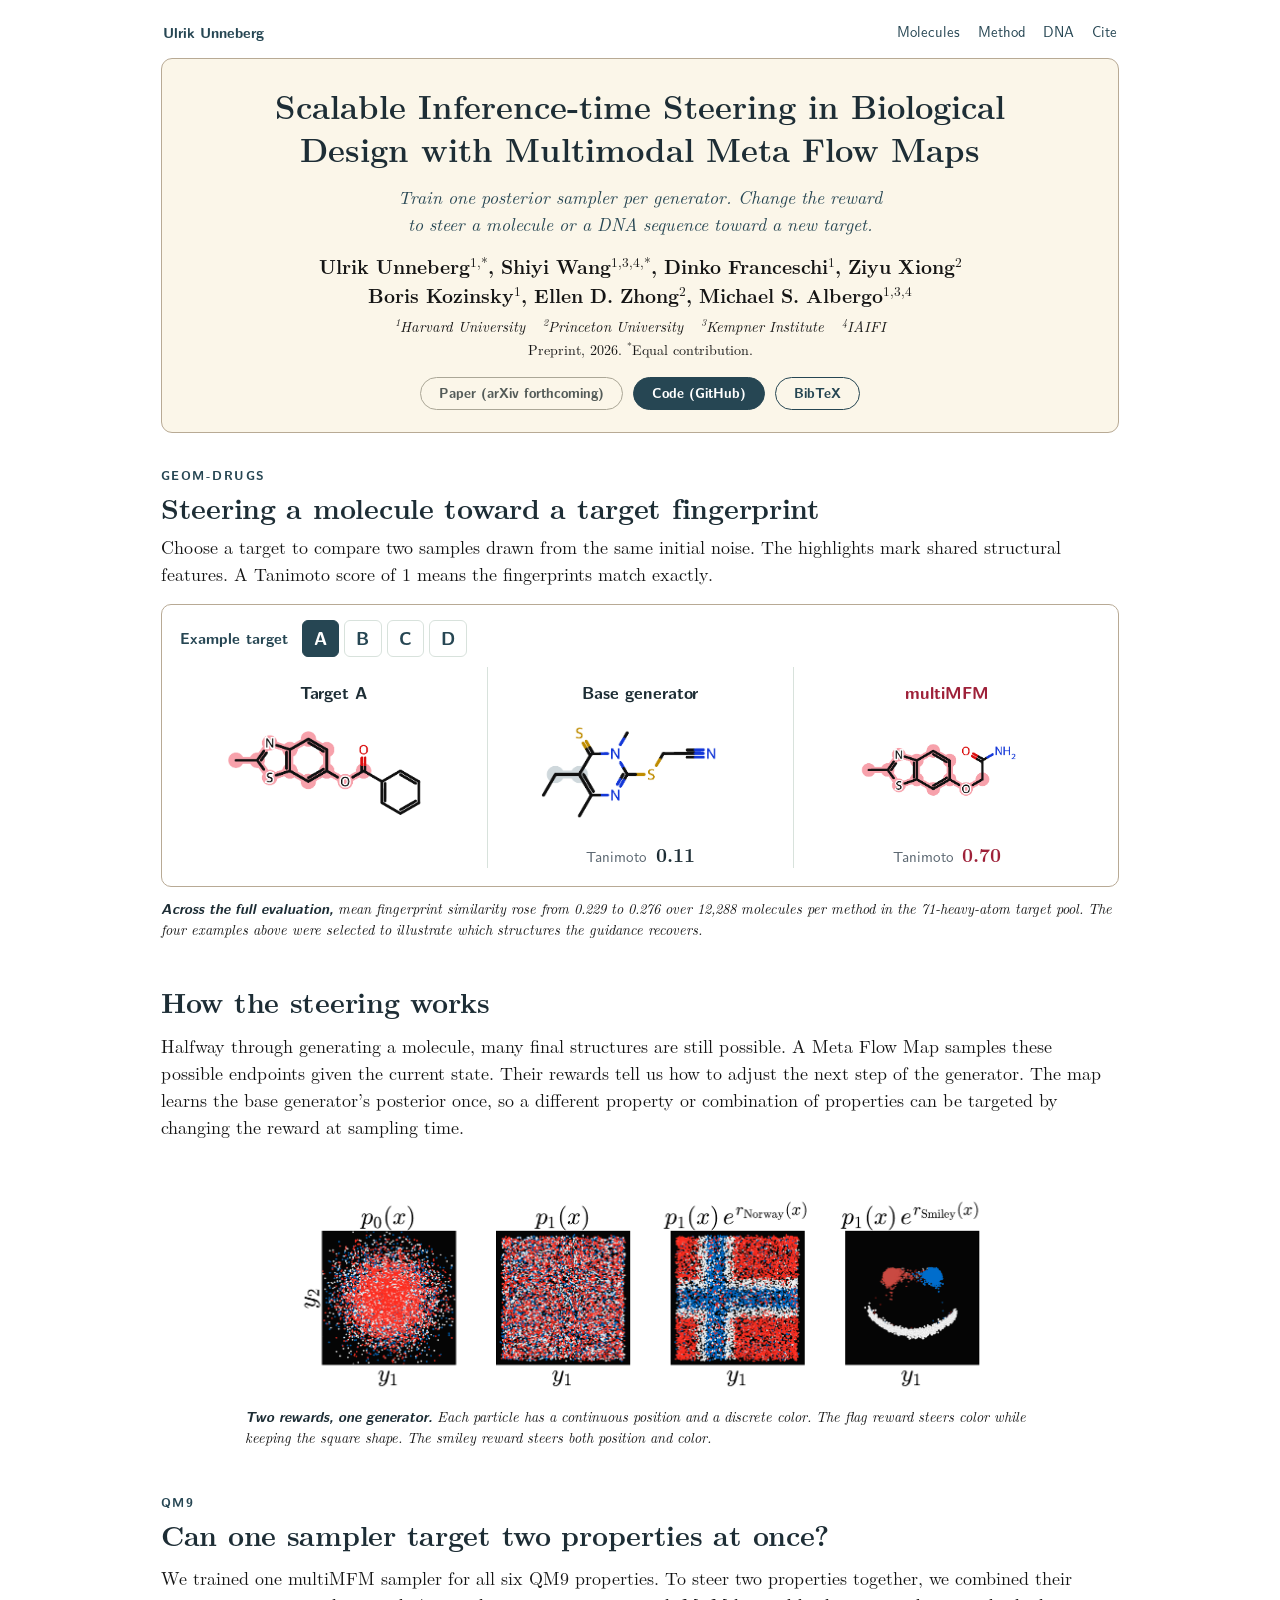
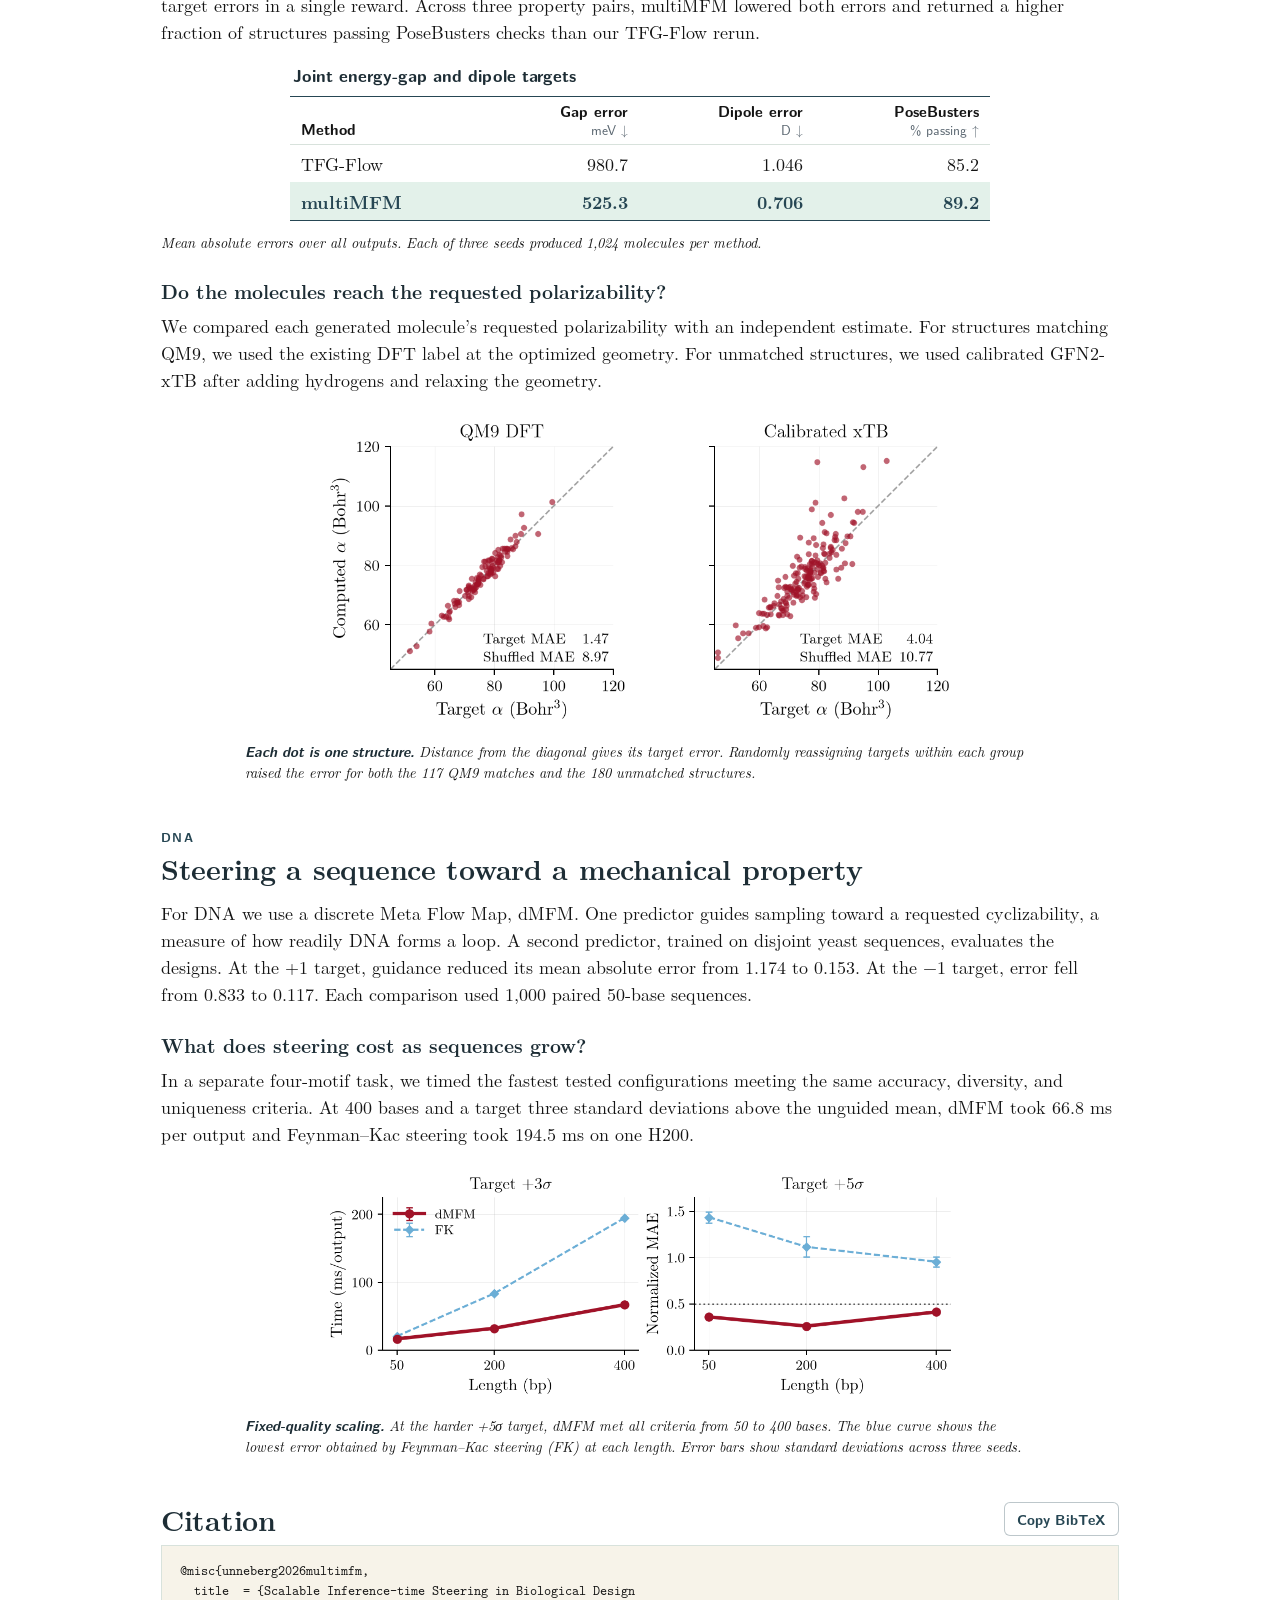
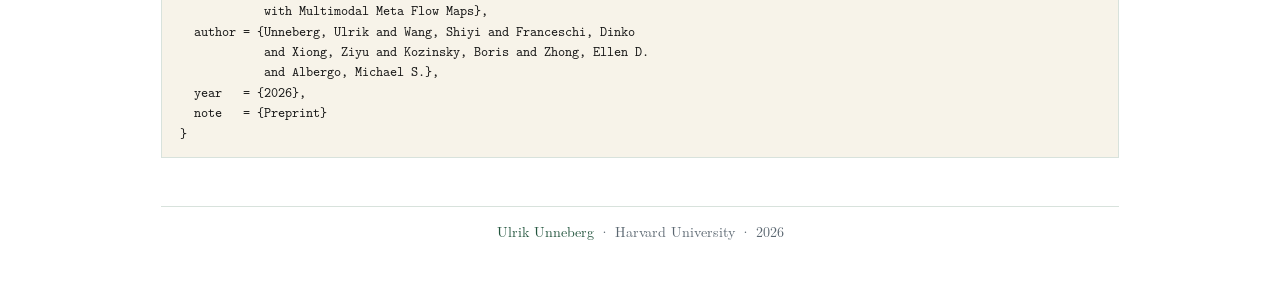
==== projects/multimfm/index.html @ 664d875f "Add the MultiMFM project page" ====
<!doctype html>
<html lang="en">
<head>
  <meta charset="utf-8">
  <meta name="viewport" content="width=device-width, initial-scale=1">
  <title>Multimodal Meta Flow Maps · Ulrik Unneberg</title>
  <meta name="description" content="One posterior sampler per generator steers molecular properties and DNA cyclizability at inference time. Explore the molecules and results from multiMFM.">
  <meta property="og:title" content="Scalable Inference-time Steering in Biological Design with Multimodal Meta Flow Maps">
  <meta property="og:description" content="Compare molecular targets with samples drawn before and after steering, and explore the QM9 and DNA experiments.">
  <meta property="og:type" content="website">
  <meta property="og:url" content="https://tullebulle.github.io/projects/multimfm/">
  <meta property="og:image" content="https://tullebulle.github.io/images/multimfm.png">
  <link rel="icon" href="../../favicon.ico">
  <link rel="stylesheet" href="../sbm/css/style.css?v=7">
  <link rel="stylesheet" href="style.css">
  <link rel="preload" as="font" type="font/woff" href="../sbm/assets/fonts/lmroman10-regular.woff" crossorigin>
  <script src="page.js" defer></script>
</head>
<body>
<a class="skip" href="#examples">Skip to molecular examples</a>
<main class="page" id="top">
  <nav class="page-nav" aria-label="Project navigation">
    <a href="../../">Ulrik Unneberg</a>
    <div><a href="#examples">Molecules</a><a href="#method">Method</a><a href="#dna">DNA</a><a href="#cite">Cite</a></div>
  </nav>

  <header class="titlebox">
    <h1>Scalable Inference-time Steering in Biological Design with Multimodal Meta Flow Maps</h1>
    <p class="tagline">Train one posterior sampler per generator. Change the reward to steer a molecule or a DNA sequence toward a new target.</p>
    <p class="authors">
      <span class="row">Ulrik Unneberg<sup>1,*</sup>, Shiyi Wang<sup>1,3,4,*</sup>, Dinko Franceschi<sup>1</sup>, Ziyu Xiong<sup>2</sup></span>
      <span class="row">Boris Kozinsky<sup>1</sup>, Ellen D. Zhong<sup>2</sup>, Michael S. Albergo<sup>1,3,4</sup></span>
    </p>
    <p class="affil"><sup>1</sup>Harvard University &nbsp; <sup>2</sup>Princeton University &nbsp; <sup>3</sup>Kempner Institute &nbsp; <sup>4</sup>IAIFI</p>
    <p class="contrib">Preprint, 2026. <sup>*</sup>Equal contribution.</p>
    <div class="links">
      <span class="btn paper-status" aria-disabled="true">Paper (arXiv forthcoming)</span>
      <a class="btn" href="https://github.com/shiyiwang958/MultiMFM">Code (GitHub)</a>
      <a class="btn btn-outline" href="#cite">BibTeX</a>
    </div>
  </header>

  <section class="block" id="examples" aria-labelledby="examples-title">
    <p class="eyebrow">GEOM-Drugs</p>
    <h2 id="examples-title">Steering a molecule toward a target fingerprint</h2>
    <p>Choose a target to compare two samples drawn from the same initial noise. The highlights mark shared structural features. A Tanimoto score of 1 means the fingerprints match exactly.</p>
    <div class="explorer">
      <fieldset class="picker">
        <legend>Example target</legend>
        <div class="choices">
          <label><input type="radio" name="molecule" id="choose-a" value="a" aria-controls="sample-a" checked><span>A</span></label>
          <label><input type="radio" name="molecule" id="choose-b" value="b" aria-controls="sample-b"><span>B</span></label>
          <label><input type="radio" name="molecule" id="choose-c" value="c" aria-controls="sample-c"><span>C</span></label>
          <label><input type="radio" name="molecule" id="choose-d" value="d" aria-controls="sample-d"><span>D</span></label>
        </div>
      </fieldset>
      <div class="mol-panels">
        <div class="mol-panel" id="sample-a" role="group" aria-label="Target A comparison">
          <figure class="mol-cell target"><figcaption>Target A</figcaption><img src="assets/a-target.png" alt="A sulfur-containing fused ring." decoding="async"></figure>
          <figure class="mol-cell"><figcaption>Base generator</figcaption><img src="assets/a-base.png" alt="Unguided sample. Gray marks a small shared fragment." decoding="async"><p class="score">Tanimoto <strong>0.11</strong></p></figure>
          <figure class="mol-cell guided"><figcaption>multiMFM</figcaption><img src="assets/a-guided.png" alt="Steered sample. Pink marks the recovered fused ring system." decoding="async"><p class="score">Tanimoto <strong>0.70</strong></p></figure>
        </div>
        <div class="mol-panel" id="sample-b" role="group" aria-label="Target B comparison">
          <figure class="mol-cell target"><figcaption>Target B</figcaption><img src="assets/b-target.png" alt="Two carbonyl groups on a fused-ring fragment." decoding="async"></figure>
          <figure class="mol-cell"><figcaption>Base generator</figcaption><img src="assets/b-base.png" alt="Unguided sample. Gray marks a single ring." decoding="async"><p class="score">Tanimoto <strong>0.09</strong></p></figure>
          <figure class="mol-cell guided"><figcaption>multiMFM</figcaption><img src="assets/b-guided.png" alt="Steered sample. Pink marks the matching carbonyl and ring arrangement." decoding="async"><p class="score">Tanimoto <strong>0.68</strong></p></figure>
        </div>
        <div class="mol-panel" id="sample-c" role="group" aria-label="Target C comparison">
          <figure class="mol-cell target"><figcaption>Target C</figcaption><img src="assets/c-target.png" alt="Two aromatic rings joined by a chain with an amide group." decoding="async"></figure>
          <figure class="mol-cell"><figcaption>Base generator</figcaption><img src="assets/c-base.png" alt="Unguided sample. Gray marks part of the shared chain." decoding="async"><p class="score">Tanimoto <strong>0.28</strong></p></figure>
          <figure class="mol-cell guided"><figcaption>multiMFM</figcaption><img src="assets/c-guided.png" alt="Steered sample. Pink follows the chain between the two rings." decoding="async"><p class="score">Tanimoto <strong>0.81</strong></p></figure>
        </div>
        <div class="mol-panel" id="sample-d" role="group" aria-label="Target D comparison">
          <figure class="mol-cell target"><figcaption>Target D</figcaption><img src="assets/d-target.png" alt="Two rings connected by a sulfonamide group." decoding="async"></figure>
          <figure class="mol-cell"><figcaption>Base generator</figcaption><img src="assets/d-base.png" alt="Unguided sample. Gray marks the common sulfonyl fragment." decoding="async"><p class="score">Tanimoto <strong>0.17</strong></p></figure>
          <figure class="mol-cell guided"><figcaption>multiMFM</figcaption><img src="assets/d-guided.png" alt="Steered sample. Pink marks a linker and ring fragments shared with the target." decoding="async"><p class="score">Tanimoto <strong>0.60</strong></p></figure>
        </div>
      </div>
    </div>
    <p class="cap"><b>Across the full evaluation,</b> mean fingerprint similarity rose from 0.229 to 0.276 over 12,288 molecules per method in the 71-heavy-atom target pool. The four examples above were selected to illustrate which structures the guidance recovers.</p>
  </section>

  <section class="block" id="method" aria-labelledby="method-title">
    <h2 id="method-title">How the steering works</h2>
    <p>Halfway through generating a molecule, many final structures are still possible. A Meta Flow Map samples these possible endpoints given the current state. Their rewards tell us how to adjust the next step of the generator. The map learns the base generator’s posterior once, so a different property or combination of properties can be targeted by changing the reward at sampling time.</p>
    <figure class="fig toy-figure">
      <a href="assets/particles.png" aria-label="Open the particle experiment at full size"><img src="assets/particles.png" alt="From left to right, noisy particles, an unguided square of mixed colors, a Norwegian flag, and a smiley face." loading="lazy" width="1460" height="475"></a>
      <figcaption class="cap"><b>Two rewards, one generator.</b> Each particle has a continuous position and a discrete color. The flag reward steers color while keeping the square shape. The smiley reward steers both position and color.</figcaption>
    </figure>
  </section>

  <section class="block" id="properties" aria-labelledby="properties-title">
    <p class="eyebrow">QM9</p>
    <h2 id="properties-title">Can one sampler target two properties at once?</h2>
    <p>We trained one multiMFM sampler for all six QM9 properties. To steer two properties together, we combined their target errors in a single reward. Across three property pairs, multiMFM lowered both errors and returned a higher fraction of structures passing PoseBusters checks than our TFG-Flow rerun.</p>
    <div class="table-wrap">
      <table class="results-table">
        <caption>Joint energy-gap and dipole targets</caption>
        <thead><tr><th scope="col">Method</th><th scope="col">Gap error<br><span>meV ↓</span></th><th scope="col">Dipole error<br><span>D ↓</span></th><th scope="col">PoseBusters<br><span>% passing ↑</span></th></tr></thead>
        <tbody>
          <tr><th scope="row">TFG-Flow</th><td>980.7</td><td>1.046</td><td>85.2</td></tr>
          <tr class="our-row"><th scope="row">multiMFM</th><td>525.3</td><td>0.706</td><td>89.2</td></tr>
        </tbody>
      </table>
    </div>
    <p class="cap">Mean absolute errors over all outputs. Each of three seeds produced 1,024 molecules per method.</p>

    <h3>Do the molecules reach the requested polarizability?</h3>
    <p>We compared each generated molecule’s requested polarizability with an independent estimate. For structures matching QM9, we used the existing DFT label at the optimized geometry. For unmatched structures, we used calibrated GFN2-xTB after adding hydrogens and relaxing the geometry.</p>
    <figure class="fig result-figure">
      <a href="assets/polarizability.png" aria-label="Open the polarizability figure at full size"><img src="assets/polarizability.png" alt="Computed polarizability tracks the requested value. Mean absolute error is 1.47 versus 8.97 after target shuffling for DFT and 4.04 versus 10.77 for calibrated xTB." width="1043" height="515" loading="lazy"></a>
      <figcaption class="cap"><b>Each dot is one structure.</b> Distance from the diagonal gives its target error. Randomly reassigning targets within each group raised the error for both the 117 QM9 matches and the 180 unmatched structures.</figcaption>
    </figure>
  </section>

  <section class="block" id="dna" aria-labelledby="dna-title">
    <p class="eyebrow">DNA</p>
    <h2 id="dna-title">Steering a sequence toward a mechanical property</h2>
    <p>For DNA we use a discrete Meta Flow Map, dMFM. One predictor guides sampling toward a requested cyclizability, a measure of how readily DNA forms a loop. A second predictor, trained on disjoint yeast sequences, evaluates the designs. At the +1 target, guidance reduced its mean absolute error from 1.174 to 0.153. At the −1 target, error fell from 0.833 to 0.117. Each comparison used 1,000 paired 50-base sequences.</p>
    <h3>What does steering cost as sequences grow?</h3>
    <p>In a separate four-motif task, we timed the fastest tested configurations meeting the same accuracy, diversity, and uniqueness criteria. At 400 bases and a target three standard deviations above the unguided mean, dMFM took 66.8 ms per output and Feynman–Kac steering took 194.5 ms on one H200.</p>
    <figure class="fig result-figure">
      <a href="assets/dna-scaling.png" aria-label="Open the DNA scaling figure at full size"><img src="assets/dna-scaling.png" alt="Sampling time increases with length at the three-standard-deviation target. At the five-standard-deviation target, dMFM stays below the normalized error cutoff of 0.5 at every tested length." width="1154" height="425" loading="lazy"></a>
      <figcaption class="cap"><b>Fixed-quality scaling.</b> At the harder +5σ target, dMFM met all criteria from 50 to 400 bases. The blue curve shows the lowest error obtained by Feynman–Kac steering (FK) at each length. Error bars show standard deviations across three seeds.</figcaption>
    </figure>
  </section>

  <section class="block" id="cite" aria-labelledby="cite-title">
    <div class="cite-head"><h2 id="cite-title">Citation</h2><button type="button" id="copy" hidden>Copy BibTeX</button></div>
    <pre class="bib" id="bibtex">@misc{unneberg2026multimfm,
  title  = {Scalable Inference-time Steering in Biological Design
            with Multimodal Meta Flow Maps},
  author = {Unneberg, Ulrik and Wang, Shiyi and Franceschi, Dinko
            and Xiong, Ziyu and Kozinsky, Boris and Zhong, Ellen D.
            and Albergo, Michael S.},
  year   = {2026},
  note   = {Preprint}
}</pre>
    <span id="copy-status" role="status"></span>
  </section>
  <footer><p><a href="../../">Ulrik Unneberg</a> &middot; Harvard University &middot; 2026</p></footer>
</main>
</body>
</html>
---- projects/sbm/css/style.css ----
/* Scalable Beckmann Maps - project page, set like the paper (mfm3_preprint.cls):
   Latin Modern Roman throughout, bold slate headings, bold sans caption labels in juniper, green links,
   the cream title box with a taupe frame, cream method / result boxes with a coloured left rule.
   Layout: one text column of the paper's proportions, white page. */

@font-face { font-family: "Latin Modern Roman"; src: url(../assets/fonts/lmroman10-regular.woff) format("woff"); font-weight: 400; font-style: normal; font-display: swap; }
@font-face { font-family: "Latin Modern Roman"; src: url(../assets/fonts/lmroman10-bold.woff) format("woff"); font-weight: 700; font-style: normal; font-display: swap; }
@font-face { font-family: "Latin Modern Roman"; src: url(../assets/fonts/lmroman10-italic.woff) format("woff"); font-weight: 400; font-style: italic; font-display: swap; }
@font-face { font-family: "Latin Modern Roman"; src: url(../assets/fonts/lmroman10-bolditalic.woff) format("woff"); font-weight: 700; font-style: italic; font-display: swap; }
@font-face { font-family: "Latin Modern Roman Display"; src: url(../assets/fonts/lmroman12-bold.woff) format("woff"); font-weight: 700; font-style: normal; font-display: swap; }
@font-face { font-family: "Latin Modern Sans"; src: url(../assets/fonts/lmsans10-regular.woff) format("woff"); font-weight: 400; font-style: normal; font-display: swap; }
@font-face { font-family: "Latin Modern Sans"; src: url(../assets/fonts/lmsans10-bold.woff) format("woff"); font-weight: 700; font-style: normal; font-display: swap; }
@font-face { font-family: "Latin Modern Sans"; src: url(../assets/fonts/lmsans10-boldoblique.woff) format("woff"); font-weight: 700; font-style: italic; font-display: swap; }
@font-face { font-family: "Latin Modern Mono"; src: url(../assets/fonts/lmmono10-regular.woff) format("woff"); font-weight: 400; font-style: normal; font-display: swap; }

:root {
    --bg: #ffffff;
    --text: #141414;
    --slate: #1d2d35;        /* headings, title, authors (slatetext) */
    --juniper: #264653;      /* caption labels, "Abstract.", buttons (juniper) */
    --juniper-30: rgba(38, 70, 83, 0.3);
    --green: #22543d;        /* links (accentgreen) */
    --sage: #1b8a6b;         /* ours in the figures */
    --box: #fbf6e9;          /* theoremfill: title box, method and result boxes */
    --box-frame: #b8aa95;    /* figureframe */
    --bone: #f7f3e9;         /* bonebg: code and BibTeX */
    --line: #d8e2dc;         /* linecolor */
    --rule-method: #a5bfa0;
    --rule-result: #d7c699;
    --rowhl: #e3f1ea;        /* highlighted table rows */
    --muted: #5a6670;

    --rm: "Latin Modern Roman", "Latin Modern", "CMU Serif", "Computer Modern", "Times New Roman", Times, serif;
    --rm-display: "Latin Modern Roman Display", "Latin Modern Roman", "CMU Serif", "Times New Roman", Times, serif;
    --sf: "Latin Modern Sans", "CMU Sans Serif", Helvetica, Arial, sans-serif;
    --tt: "Latin Modern Mono", "CMU Typewriter Text", Menlo, Consolas, "Liberation Mono", monospace;
}

* { margin: 0; padding: 0; box-sizing: border-box; }

html { -webkit-text-size-adjust: 100%; }

body {
    font-family: var(--rm);
    font-size: 18px;
    line-height: 1.5;
    color: var(--text);
    background: var(--bg);
}

img { max-width: 100%; height: auto; display: block; }

a { color: var(--green); text-decoration: none; }
a:hover { text-decoration: underline; }

sup { line-height: 0; font-size: 0.7em; }

.page {
    max-width: 1000px;
    margin: 0 auto;
    padding-left: max(20px, env(safe-area-inset-left, 0px));
    padding-right: max(20px, env(safe-area-inset-right, 0px));
    padding-block: 36px 48px;
}

p { margin-bottom: 0.75rem; text-align: justify; hyphens: auto; -webkit-hyphens: auto; }

h1, h2, h3 { color: var(--slate); font-weight: 700; line-height: 1.25; text-wrap: balance; }

h2 {
    font-size: 1.5rem;
    margin: 2.6rem 0 0.9rem;
}

h3 {
    font-size: 1.2rem;
    margin: 1.6rem 0 0.6rem;
}

.lead { font-weight: 700; color: var(--slate); }
.lead.sf { font-family: var(--sf); }

b, strong { font-family: var(--sf); font-weight: 700; }   /* the paper's \textbf is bold sans */

/* Title box (the class's rounded title and abstract panel) */
.titlebox {
    background: var(--box);
    border: 1px solid var(--box-frame);
    border-radius: 11px;
    padding: 28px 30px 22px;
    text-align: center;
}

.titlebox h1 {
    font-family: var(--rm-display);
    font-size: 2.05rem;
    line-height: 1.3;
    margin-bottom: 0.9rem;
}

.titlebox .authors {
    font-size: 1.2rem;
    font-weight: 700;
    line-height: 1.5;
    text-align: center;
    margin-bottom: 0.35rem;
}

.titlebox .authors sup { font-weight: 400; }
.titlebox .authors .row { display: block; }   /* two rows of four names */

.titlebox .affil {
    font-size: 0.92rem;
    font-style: italic;
    text-align: center;
    margin-bottom: 0.1rem;
}

.titlebox .contrib {
    font-size: 0.88rem;
    text-align: center;
    margin-bottom: 0.3rem;
}

.titlebox .rule {
    width: 60%;
    height: 1px;
    background: var(--juniper-30);
    margin: 0.7rem auto 0.8rem;
}

.titlebox .abstract {
    font-size: 0.95rem;
    line-height: 1.45;
    text-align: justify;
    margin-bottom: 0.9rem;
}

.titlebox .abstract .lead { color: var(--juniper); font-family: var(--rm); }

.links {
    display: flex;
    gap: 10px;
    justify-content: center;
    flex-wrap: wrap;
}

.btn {
    display: inline-flex;
    align-items: center;
    padding: 7px 18px;
    font-family: var(--sf);
    font-weight: 700;
    font-size: 0.85rem;
    line-height: 1.2;
    color: #fff;
    background: var(--juniper);
    border: 1px solid var(--juniper);
    border-radius: 999px;
    text-decoration: none;
}

.btn:hover { background: var(--slate); border-color: var(--slate); text-decoration: none; }
.btn:focus-visible { outline: 2px solid var(--sage); outline-offset: 2px; }
.btn-outline { background: transparent; color: var(--juniper); }
.btn-outline:hover { background: rgba(38, 70, 83, 0.08); color: var(--juniper); }
.btn[aria-disabled="true"] { cursor: default; }

.links-note {
    text-align: center;
    font-size: 0.85rem;
    font-style: italic;
    color: var(--muted);
    margin: 0.6rem 0 0;
}

/* Headline numbers: one cream figure box */
.figbox {
    background: var(--box);
    border: 1px solid var(--box-frame);
    border-radius: 11px;
    padding: 16px 20px;
    margin-top: 1.4rem;
}

.numbers {
    display: grid;
    grid-template-columns: repeat(4, 1fr);
    gap: 12px 20px;
}

@media (max-width: 900px) { .numbers { grid-template-columns: repeat(2, 1fr); gap: 20px 20px; } }
@media (max-width: 520px) { .numbers { grid-template-columns: 1fr; } }

.number { text-align: center; min-width: 0; }

.number .metric {
    font-size: 1.9rem;
    font-weight: 700;
    color: var(--juniper);
    line-height: 1.15;
    font-variant-numeric: tabular-nums;
}

.number .label { font-size: 0.95rem; margin-top: 4px; }
.number .detail { font-size: 0.85rem; font-style: italic; color: var(--muted); }

/* Contributions-style list */
ol.contrib { padding-left: 1.5rem; margin-bottom: 0.5rem; }
ol.contrib li { margin-bottom: 0.55rem; text-align: justify; hyphens: auto; padding-left: 0.2rem; }

/* Animated Figure 1 */
.anim { margin: 1rem 0 0.6rem; }
.anim-panels { display: grid; grid-template-columns: 1fr 1fr; gap: 16px; }
@media (max-width: 700px) { .anim-panels { grid-template-columns: 1fr; } }
.anim-panels.three { grid-template-columns: repeat(3, 1fr); gap: 14px; }
@media (max-width: 760px) { .anim-panels.three { grid-template-columns: 1fr; } }
.anim-panel { min-width: 0; }
.anim-title { font-weight: 700; color: var(--slate); text-align: center; font-size: 1.05rem; margin-bottom: 6px; }
.three .anim-title { font-size: 0.95rem; line-height: 1.3; min-height: 2.6em; display: flex; align-items: flex-start; justify-content: center; }  /* 4 Nov: top-aligned, so a one-line title (EqM at kappa > 0) sits level with the first line of the two-line ones */
.anim-stage { position: relative; width: 100%; aspect-ratio: 26 / 22; background: var(--box); touch-action: none; }
.anim-stage.square { aspect-ratio: 1; }
.anim-read .chip { display: inline-block; width: 9px; height: 9px; border-radius: 50%; margin: 0 2px 0 6px; vertical-align: 0; }
.anim-stage canvas { position: absolute; inset: 0; width: 100%; height: 100%; display: block; }
.anim-read { font-size: 0.85rem; font-style: italic; color: var(--muted); text-align: center; margin-top: 5px; min-height: 1.3em; font-variant-numeric: tabular-nums; }
.anim-controls { display: flex; flex-wrap: wrap; align-items: center; gap: 10px 18px; margin-top: 12px; font-size: 0.92rem; }
.anim-controls label { font-style: italic; }
.anim-controls input[type="range"] { width: 180px; accent-color: var(--juniper); }
.anim-legend { display: flex; flex-wrap: wrap; gap: 6px 14px; font-size: 0.85rem; font-style: italic; margin-left: auto; }
.anim-legend span { display: inline-flex; align-items: center; gap: 6px; white-space: nowrap; }
.anim-legend .sw { display: inline-block; width: 10px; height: 10px; border-radius: 50%; }
.anim-legend .ln { display: inline-block; width: 18px; height: 0; border-top: 2px solid; }
.anim-legend .ln.dashed { border-top-style: dashed; }
.anim-legend .ln.dotted { border-top-style: dotted; border-top-width: 2.5px; }
.anim-legend .sw.energy { border-radius: 2px; background: linear-gradient(90deg, #264653, #1B8A6B, #9DBBA7, #E8D9B5, #FBF6E9); width: 22px; }
.anim-legend .sw.hatch { border-radius: 2px; border: 1px solid #1B8A6B; background: repeating-linear-gradient(135deg, rgba(27,138,107,0.55) 0 1.5px, #FBF6E9 1.5px 4px); }
.anim-stage.static { background: var(--box); overflow: hidden; }
.anim-stage.static img { position: absolute; inset: 0; width: 100%; height: 100%; display: block; }
.anim-read b { font-family: var(--sf); font-weight: 700; color: var(--slate); }

/* Figures and captions */
.fig { margin: 1.3rem 0 1.5rem; }
.fig img { width: 100%; }
.fig.medium { max-width: 760px; margin-left: auto; margin-right: auto; }

.cap {
    font-size: 0.9rem;
    font-style: italic;
    line-height: 1.45;
    text-align: justify;
    hyphens: auto;
    margin: 0.7rem 0 0;
}

.cap.above { margin: 0 0 0.6rem; }

.cap .lab {
    font-family: var(--sf);
    font-weight: 700;
    font-style: normal;
    color: var(--juniper);
    margin-right: 0.35em;
}

.cap b { font-family: var(--sf); font-weight: 700; color: var(--slate); }

/* Method */
.steps {
    display: grid;
    grid-template-columns: repeat(3, 1fr);
    gap: 24px;
    margin: 1.2rem 0 0.4rem;
}

@media (max-width: 760px) { .steps { grid-template-columns: 1fr; gap: 10px; } }

.steps > div { min-width: 0; border-top: 1px solid var(--line); padding-top: 10px; }
.steps p { font-size: 0.95rem; text-align: left; hyphens: manual; margin: 0; }

.box {
    background: var(--box);
    border-left: 5px solid var(--rule-method);
    padding: 12px 16px 10px;
    margin: 1.2rem 0 1.3rem;
}

.box.result { border-left-color: var(--rule-result); }
.box p:last-child { margin-bottom: 0; }

.eq {
    display: block;
    margin: 10px auto 12px;
    width: auto;
    max-width: 100%;
    height: 2.1em;
}

.eq.tall { height: 3.3em; }

.eq-row { display: flex; flex-direction: column; gap: 2px; align-items: center; }

@media (max-width: 640px) {
    .eq { height: auto; width: 100%; max-width: 560px; }
}

.sage { color: var(--sage); }

/* Algorithm, ruled like algorithm2e */
.algo {
    border-top: 1.5px solid var(--slate);
    border-bottom: 1.5px solid var(--slate);
    margin: 1.4rem 0 0.4rem;
}

.algo-head {
    font-family: var(--sf);
    font-weight: 700;
    font-size: 0.95rem;
    padding: 6px 10px;
    border-bottom: 0.8px solid var(--slate);
}

.algo-head span { font-family: var(--rm); font-weight: 400; font-style: italic; }

.algo pre {
    font-family: var(--tt);
    font-size: 0.86rem;
    line-height: 1.5;
    padding: 10px 10px 12px;
    overflow-x: auto;
}

/* Tables, booktabs style */
.table-wrap { overflow-x: auto; }

table.results {
    width: 100%;
    border-collapse: collapse;
    font-size: 0.9rem;
    font-variant-numeric: tabular-nums;
    border-top: 1.5px solid var(--slate);
    border-bottom: 1.5px solid var(--slate);
}

table.results th, table.results td {
    padding: 3px 8px;
    text-align: left;
    white-space: nowrap;
    vertical-align: baseline;
}

table.results th { font-weight: 400; border-bottom: 0.8px solid var(--slate); padding-bottom: 5px; }
table.results td.num, table.results th.num { text-align: right; }
table.results tr.group td { font-style: italic; padding-top: 8px; }
table.results tr.ours td { background: var(--rowhl); font-family: var(--sf); font-weight: 700; }
table.results td.dash { color: var(--muted); }

.two-tables {
    display: grid;
    grid-template-columns: 1fr 1fr;
    gap: 28px;
    margin: 0.6rem 0 0.4rem;
}

@media (max-width: 900px) { .two-tables { grid-template-columns: 1fr; } }

.two-tables > div { min-width: 0; }

/* Samples */
.sample-grid {
    display: grid;
    grid-template-columns: repeat(6, 1fr);
    gap: 8px;
    margin: 1rem 0 0.4rem;
}

@media (max-width: 900px) { .sample-grid { grid-template-columns: repeat(4, 1fr); } }
@media (max-width: 520px) { .sample-grid { grid-template-columns: repeat(3, 1fr); } }

.sample-grid figure { margin: 0; min-width: 0; }
.sample-grid img { width: 100%; aspect-ratio: 1; object-fit: cover; }
.sample-grid figcaption { font-size: 0.82rem; font-style: italic; text-align: center; margin-top: 3px; }

/* Resources */
.resources {
    display: grid;
    grid-template-columns: repeat(3, 1fr);
    gap: 24px;
    margin-top: 1rem;
}

@media (max-width: 760px) { .resources { grid-template-columns: 1fr; gap: 12px; } }

.resources > div { min-width: 0; border-top: 1px solid var(--line); padding-top: 10px; }
.resources p { font-size: 0.95rem; text-align: left; hyphens: manual; margin: 0.2rem 0 0.7rem; }
.resources .links { justify-content: flex-start; }

/* BibTeX */
pre.bib {
    font-family: var(--tt);
    font-size: 0.85rem;
    line-height: 1.5;
    background: var(--bone);
    border: 1px solid var(--line);
    padding: 14px 18px;
    overflow-x: auto;
    margin-top: 0.8rem;
}

footer {
    margin-top: 3rem;
    padding-top: 14px;
    border-top: 1px solid var(--line);
    font-size: 0.88rem;
    text-align: center;
    color: var(--muted);
}

footer p { text-align: center; margin: 0; }

@media (max-width: 640px) {
    body { font-size: 17px; }
    .page { padding-block: 20px 36px; }
    .titlebox { padding: 20px 16px 16px; }
    .titlebox h1 { font-size: 1.55rem; }
    .titlebox .authors { font-size: 1.02rem; }
    h2 { font-size: 1.32rem; margin-top: 2rem; }
    p, ol.contrib li, .cap, .titlebox .abstract { text-align: left; hyphens: manual; }
}

@media (prefers-reduced-motion: reduce) { * { transition: none !important; } }

/* live demo */
.demo { margin: 1rem 0 1.5rem; background: var(--box); border: 1px solid var(--box-frame); border-radius: 11px; padding: 14px 16px 12px; }
.demo-form { display: grid; gap: 10px; }
.demo-prompt { display: grid; gap: 4px; }
.demo textarea, .demo input { font: 1rem/1.4 var(--rm); color: var(--text); background: #fff; border: 1px solid var(--box-frame); border-radius: 7px; padding: 8px 10px; width: 100%; }
.demo textarea { resize: vertical; min-height: 2.8em; }
.demo textarea:focus-visible, .demo input:focus-visible { outline: 2px solid var(--sage); outline-offset: 1px; }
.demo-controls { display: flex; flex-wrap: wrap; align-items: end; gap: 10px 14px; }
.demo-seed { display: grid; gap: 4px; width: 11em; }
button.btn { font-family: var(--sf); cursor: pointer; }
button.btn:disabled { opacity: 0.6; cursor: progress; }
.demo-status { font-family: var(--sf); font-size: 0.86rem; color: var(--muted); align-self: center; min-width: 0; }
.demo-status.err { color: #8a2a2a; }
.demo-examples { display: flex; flex-wrap: wrap; gap: 6px; margin: 10px 0 2px; }
.demo-examples button { font: 0.84rem var(--sf); color: var(--juniper); background: #fff; border: 1px solid var(--line); border-radius: 999px; padding: 3px 10px; cursor: pointer; }
.demo-examples button:hover { background: var(--rowhl); }
.demo-examples button:focus-visible { outline: 2px solid var(--sage); outline-offset: 1px; }
.demo-strip { display: grid; grid-template-columns: repeat(8, minmax(0, 1fr)); gap: 5px; margin-top: 10px; }
.demo-strip a { display: block; aspect-ratio: 1; background: #fff; border: 1px solid var(--line); border-radius: 5px; overflow: hidden; }
.demo-strip img { display: block; width: 100%; height: 100%; object-fit: cover; }
.demo-strip.busy img { opacity: 0.45; }
@media (prefers-reduced-motion: no-preference) { .demo-strip img { transition: opacity 200ms ease; } }
@media (max-width: 760px) { .demo-strip { grid-template-columns: repeat(4, minmax(0, 1fr)); } .demo-seed { width: 8em; } }

/* ---- lighter page (19 Nov 2026): eyebrows, tagline, reveal on scroll, progress bar, folded detail ---- */
h2 { font-size: 1.75rem; margin: 0.2rem 0 0.8rem; letter-spacing: -0.01em; text-wrap: balance; }
.block { margin-top: 3.6rem; }
.block + .block { padding-top: 0; }
.eyebrow { font-family: var(--sf); font-weight: 700; font-size: 0.78rem; letter-spacing: 0.12em; text-transform: uppercase; color: var(--juniper); margin: 0 0 0.3rem; }
.prose { text-align: justify; hyphens: auto; -webkit-hyphens: auto; margin-bottom: 1rem; }   /* same measure and setting as the abstract and the captions */
.titlebox .tagline { text-align: center; font-size: 1.12rem; color: var(--juniper); font-style: italic; margin: 0.15rem auto 0.9rem; max-width: 76ch; text-wrap: balance; }
.titlebox .links { margin-top: 1.1rem; }
.numbers { margin-top: 0; }
.number .metric { font-size: 2.25rem; white-space: nowrap; }
.scroll-cue { text-align: center; font-family: var(--sf); font-size: 0.8rem; letter-spacing: 0.1em; text-transform: uppercase; color: var(--muted); margin: 1.2rem 0 0; }
.scroll-cue::after { content: ""; display: block; width: 1px; height: 26px; margin: 8px auto 0; background: linear-gradient(var(--muted), transparent); }
.abstract.prose { max-width: none; text-align: justify; hyphens: auto; }
.fig.teaser { margin-top: 0.4rem; }
.two-figs { display: grid; grid-template-columns: 1fr 1fr; gap: 0 28px; align-items: start; }
@media (max-width: 820px) { .two-figs { grid-template-columns: 1fr; } }
details.more { margin: 0.6rem 0 0; border-top: 1px solid var(--line); padding-top: 0.5rem; }
details.more summary { cursor: pointer; font-family: var(--sf); font-weight: 700; font-size: 0.86rem; color: var(--juniper); list-style: none; display: inline-flex; align-items: center; gap: 8px; padding: 4px 0; }
details.more summary::-webkit-details-marker { display: none; }
details.more summary::before { content: "+"; display: inline-grid; place-items: center; width: 18px; height: 18px; border: 1px solid var(--juniper); border-radius: 50%; font-size: 0.9rem; line-height: 1; }
details.more[open] summary::before { content: "\2013"; }
details.more summary:focus-visible { outline: 2px solid var(--sage); outline-offset: 2px; border-radius: 4px; }
details.more > *:not(summary) { margin-top: 0.7rem; }
details.more .cap { text-align: justify; hyphens: auto; -webkit-hyphens: auto; }
.progress { position: fixed; top: 0; left: 0; right: 0; height: 3px; background: var(--sage); transform: scaleX(0); transform-origin: 0 50%; z-index: 30; pointer-events: none; }
@media (prefers-reduced-motion: no-preference) {
  .reveal { opacity: 0; transform: translateY(14px); transition: opacity 600ms ease, transform 600ms ease; }
  .reveal.in { opacity: 1; transform: none; }
}
#cite .bib { margin-top: 0.4rem; }

/* looping world-model rollouts (animated WebP) */
.loops { display: grid; grid-template-columns: 1fr 1fr; gap: 0.4rem 24px; align-items: start; margin-top: 0.6rem; }
.loops .loop { margin: 0.4rem 0 0.8rem; min-width: 0; }
.loops .loop.wide { grid-column: 1 / -1; }
.loops .loop img { display: block; width: 100%; max-width: 804px; margin: 0 auto; border: 1px solid var(--line); border-radius: 6px; background: #fff; }
.loops .loop .cap { margin-top: 0.45rem; }
@media (max-width: 760px) { .loops { grid-template-columns: 1fr; } }

/* Tutorial page (projects/sbm/tutorial/) */
.eqn { margin: 0.8rem 0 1.0rem; overflow-x: auto; overflow-y: hidden; }
.eqn .katex-display { margin: 0.3rem 0; }
.katex { font-size: 1.04em; }
.prose .katex { white-space: nowrap; }
.titlebox .tagline.tut { max-width: 62ch; }
.titlebox .eyebrow { margin-bottom: 0.2rem; }
.seg { display: inline-flex; gap: 4px; flex-wrap: wrap; }
.seg button { font: inherit; font-size: 0.88rem; padding: 3px 11px; border: 1px solid var(--line); background: #fff; color: var(--slate); cursor: pointer; border-radius: 3px; }
.seg button:hover { border-color: var(--juniper); }
.seg button.on { background: var(--juniper); color: #fff; border-color: var(--juniper); }
.anim-legend span { white-space: normal; }
.anim-legend { line-height: 1.35; }
.resources .lead { margin-bottom: 0.2rem; }
---- projects/multimfm/style.css ----
/* Uses the same title panel, Latin Modern fonts, captions, and palette as SBM. */
:root { --molecule: #9e2139; }
.page { max-width: 998px; padding-top: 20px; }
.page-nav, .page-nav div, .choices, .cite-head { display: flex; align-items: center; }
.page-nav { justify-content: space-between; margin: 0 2px 16px; }
.page-nav div { gap: 1.1rem; }
.page-nav a { color: var(--juniper); font: 0.92rem var(--sf); }
.page-nav > a { font-weight: 700; }
.titlebox { padding-block: 25px 22px; }
.titlebox h1 { max-width: 28em; margin-inline: auto; }
.titlebox .tagline { max-width: 62ch; }
.paper-status { color: #535b58; background: transparent; border-color: #aba797; }
.paper-status:hover { color: #535b58; background: transparent; border-color: #aba797; }
.block { margin-top: 2.8rem; }
.block > p:not(.eyebrow) { text-align: left; hyphens: none; }
#examples { margin-top: 2.1rem; }
#examples h2 { margin-bottom: 0.5rem; }
.explorer { margin: 1.1rem 0 .6rem; padding: 15px 18px 18px; border: 1px solid var(--box-frame); border-radius: 10px; }
.picker { display: none; border: 0; min-width: 0; margin-bottom: 10px; }
.picker legend { float: left; padding: 0 .85rem 0 0; color: var(--juniper); font: 700 .95rem/2.3rem var(--sf); }
.choices { gap: 5px; }
.choices label { position: relative; cursor: pointer; }
.choices input { position: absolute; inset: 0; width: 100%; height: 100%; opacity: 0; cursor: pointer; }
.choices span { display: block; min-width: 2.35rem; line-height: 2.15rem; text-align: center; color: var(--juniper); font-family: var(--sf); font-weight: 700; border: 1px solid var(--line); border-radius: 6px; }
.choices label:hover span { border-color: var(--juniper); }
.choices input:checked + span { background: var(--juniper); border-color: var(--juniper); color: white; }
.choices input:focus-visible + span, a:focus-visible, button:focus-visible { outline: 3px solid var(--sage); outline-offset: 3px; }
.mol-panel { display: grid; grid-template-columns: repeat(3, minmax(0, 1fr)); }
.mol-panel + .mol-panel { margin-top: 1rem; }
@supports selector(:has(*)) {
  .picker { display: block; }
  .mol-panel, .mol-panel + .mol-panel { display: none; margin-top: 0; }
  .explorer:has(#choose-a:checked) #sample-a,
  .explorer:has(#choose-b:checked) #sample-b,
  .explorer:has(#choose-c:checked) #sample-c,
  .explorer:has(#choose-d:checked) #sample-d { display: grid; }
}
.mol-cell { display: grid; grid-template-rows: auto 1fr auto; align-content: center; align-items: center; min-width: 0; padding: .8rem .9rem 0; text-align: center; }
.mol-cell + .mol-cell { border-left: 1px solid var(--line); }
.mol-cell figcaption { color: var(--slate); font: 700 1.06rem var(--sf); }
.mol-cell.guided figcaption { color: var(--molecule); }
.mol-cell img { width: 100%; height: clamp(88px, 10.5vw, 115px); object-fit: contain; margin: .65rem 0; }
.mol-cell.target { grid-template-rows: auto 1fr; align-self: start; }
.score { margin: 0; color: var(--muted); font: .94rem var(--sf); text-align: center; }
.score strong { margin-left: .22rem; color: var(--slate); font: 700 1.2rem var(--rm); }
.guided .score strong { color: var(--molecule); }
.toy-figure, .result-figure { max-width: 790px; margin-inline: auto; }
.result-figure img { max-width: 640px; margin-inline: auto; }
.toy-figure img { max-width: 720px; margin-inline: auto; }
.fig a { display: block; }
.fig img { width: 100%; height: auto; }
.cap { text-align: left; }
.table-wrap { max-width: 700px; margin: 1.05rem auto .6rem; }
.results-table { width: 100%; border-collapse: collapse; font-variant-numeric: tabular-nums; }
.results-table caption { padding: 0 .2rem .55rem; color: var(--slate); font: 700 1.08rem var(--sf); text-align: left; }
.results-table th, .results-table td { text-align: right; padding: .33rem .7rem; }
.results-table thead { border-top: 1.5px solid var(--juniper); border-bottom: 1px solid var(--line); }
.results-table thead th { font: 700 .95rem/1.2 var(--sf); vertical-align: bottom; }
.results-table thead span { font-size: .85rem; font-weight: 400; color: var(--muted); }
.results-table tbody th { font-weight: 400; }
.results-table th:first-child { text-align: left; }
.results-table tbody { border-bottom: 1.5px solid var(--juniper); }
.results-table .our-row { color: var(--juniper); background: var(--rowhl); }
.results-table .our-row th, .results-table .our-row td { font-weight: 700; }
.cite-head { justify-content: space-between; gap: 1rem; margin-bottom: .5rem; }
.cite-head h2 { margin: 0; }
#copy { border: 1px solid var(--juniper-30); border-radius: 6px; color: var(--juniper); background: white; font: 700 .9rem var(--sf); padding: .4rem .75rem; cursor: pointer; }
#copy:hover { border-color: var(--juniper); }
#copy-status, .skip { font: .95rem var(--sf); }
.skip { position: absolute; left: -10000px; top: 1rem; }
.skip:focus { left: 1rem; z-index: 1; background: white; padding: .5rem; }
@media (max-width: 620px) {
  .page { padding-top: 13px; }
  .page-nav div { gap: .75rem; }
  .page-nav a { font-size: .88rem; }
  .block { margin-top: 2.25rem; }
  .explorer { padding: 12px; }
  .mol-panel { grid-template-columns: repeat(2, minmax(0, 1fr)); }
  .mol-cell { padding: .6rem .45rem 0; }
  .mol-cell.target { grid-column: 1 / -1; border-block: 1px solid var(--line); padding-bottom: .5rem; }
  .mol-cell.target img { max-width: 66%; height: 82px; margin: .3rem auto .1rem; }
  .mol-cell.target + .mol-cell { border-left: 0; }
  .mol-cell figcaption { font-size: .97rem; }
  .mol-cell img { margin-block: .4rem; }
  .score strong { font-size: 1.06rem; }
  .results-table th, .results-table td { padding: .34rem .24rem; }
  .results-table thead th { font-size: .87rem; }
  pre.bib { white-space: pre-wrap; overflow-wrap: anywhere; }
}
@media (max-width: 360px) {
  .page-nav div { gap: .45rem; }
  .page-nav { flex-wrap: wrap; gap: .35rem .8rem; }
  .picker legend { padding-right: .35rem; }
  .choices { gap: 3px; }
  .choices span { min-width: 1.95rem; }
}
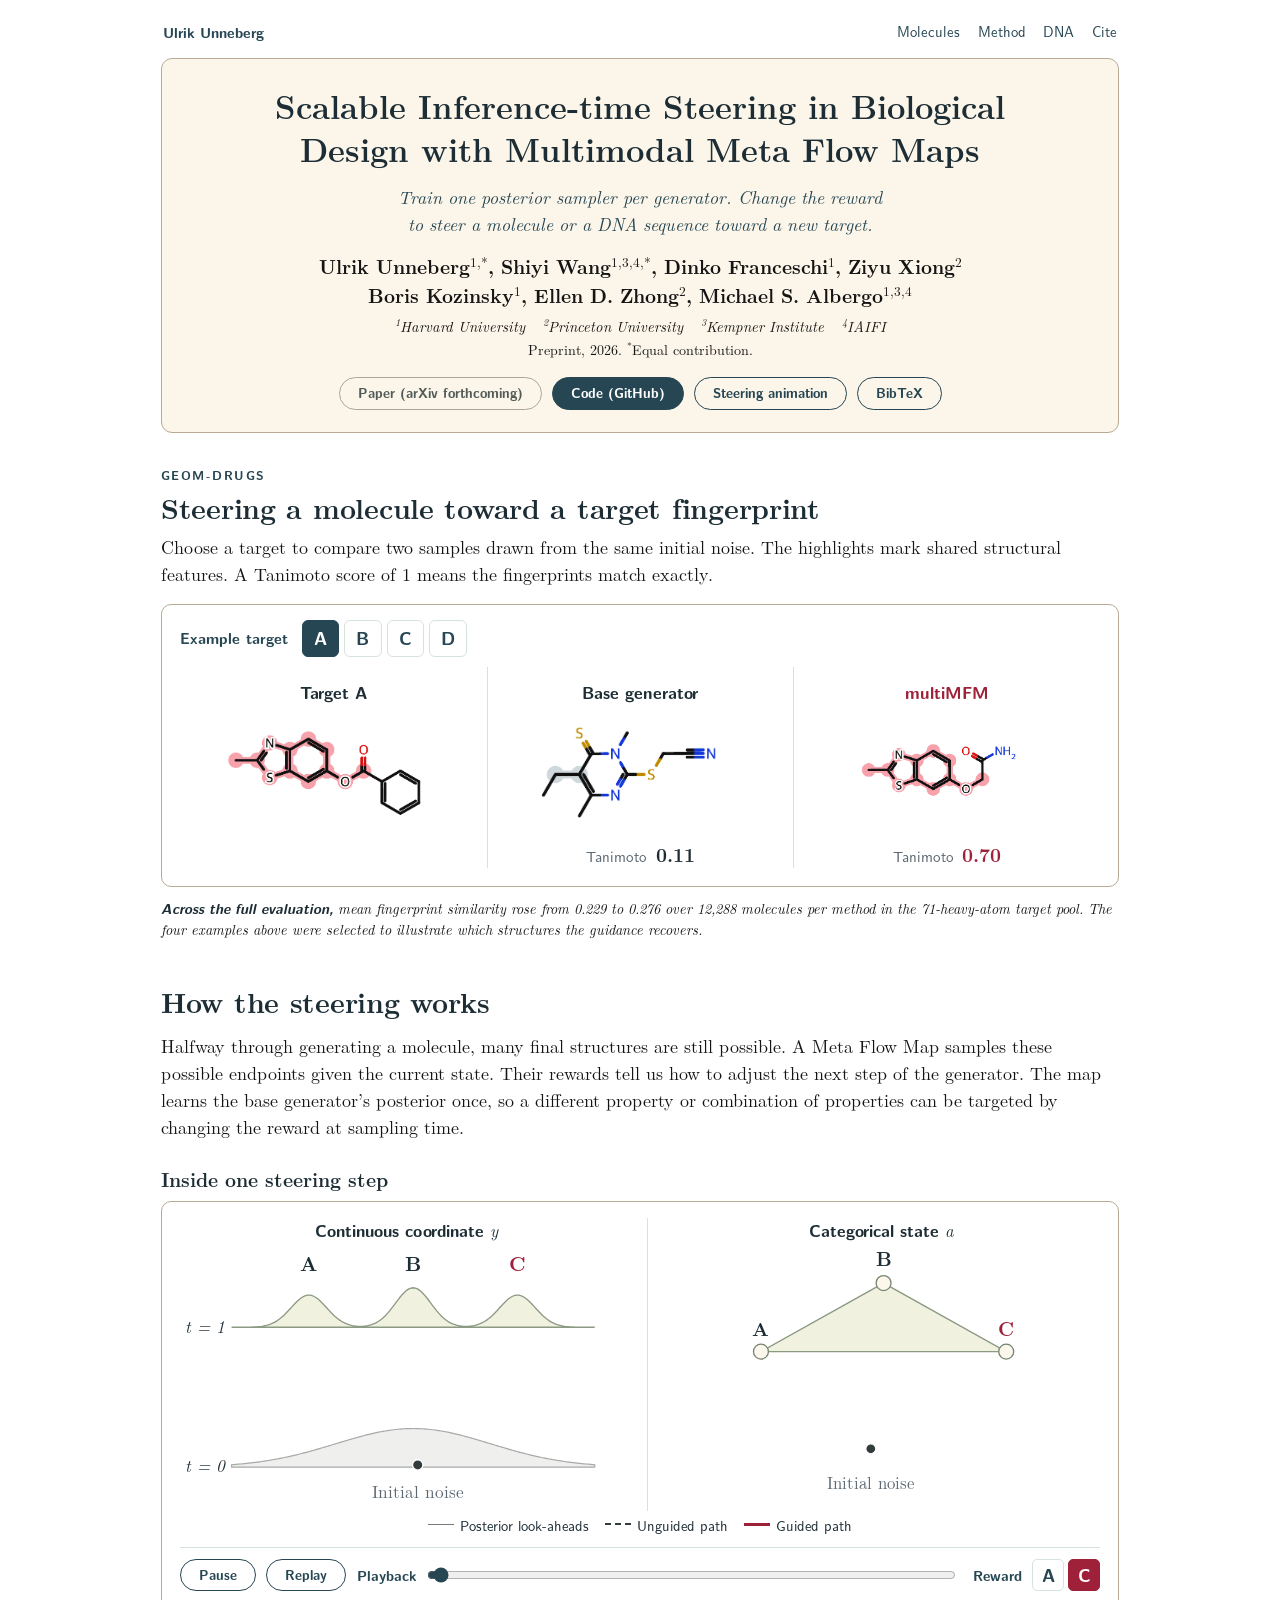
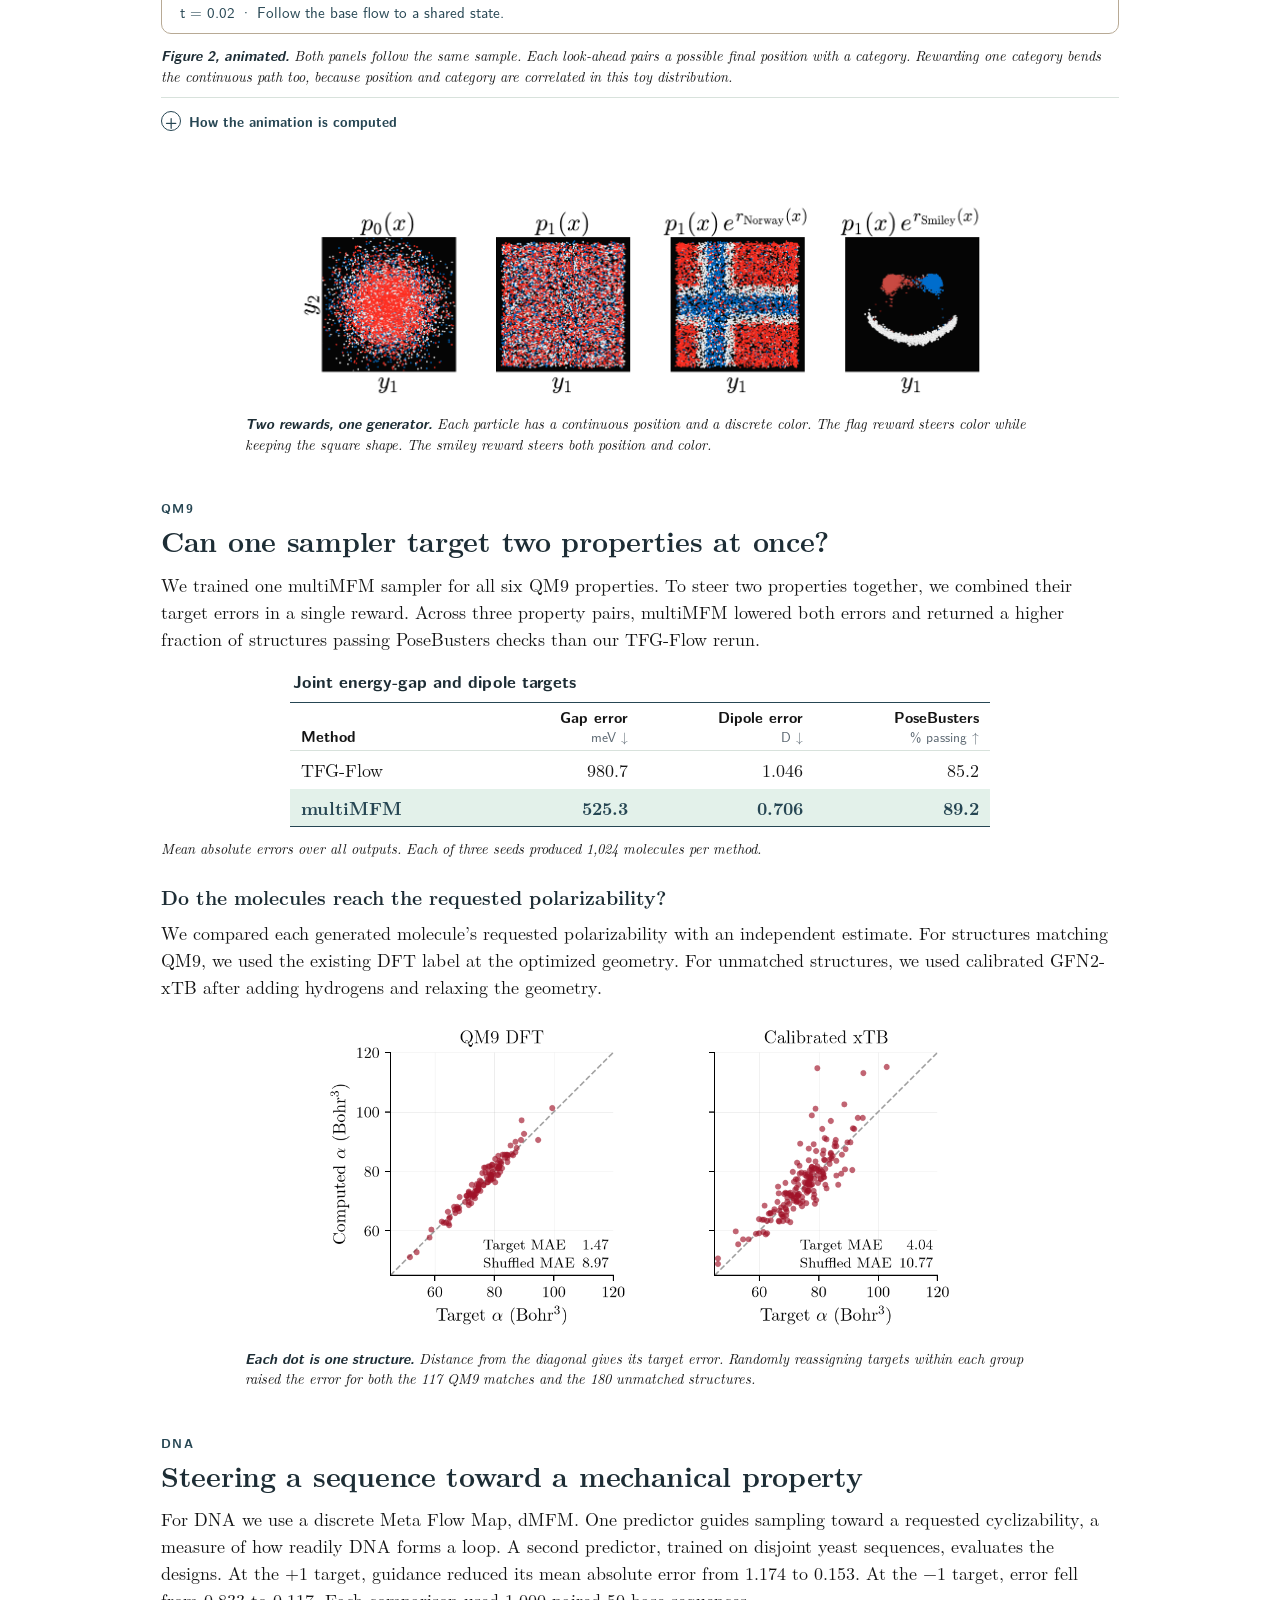
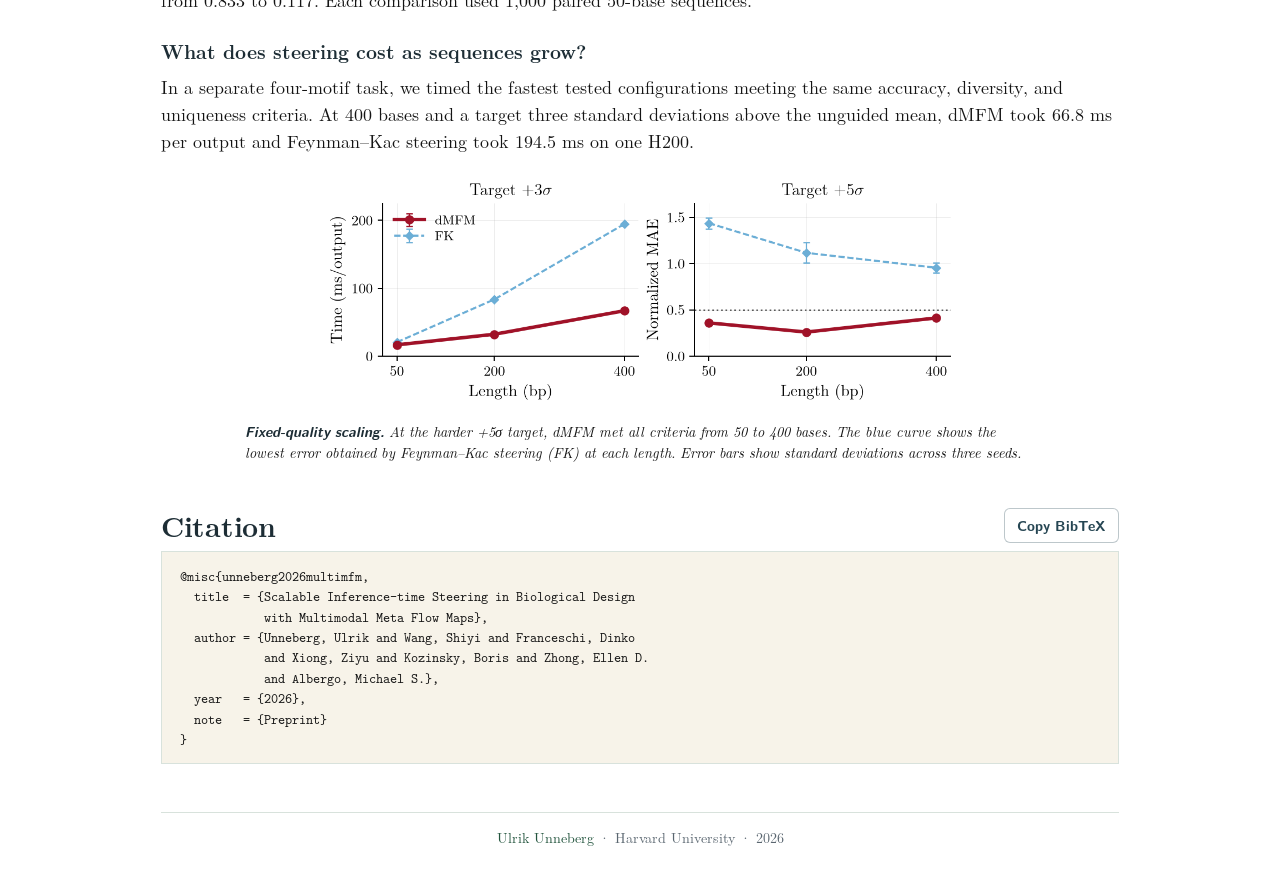
==== commit d2006497: "Animate the paired steering views from Figure 2" ====
--- a/projects/multimfm/index.html
+++ b/projects/multimfm/index.html
@@ -15,6 +15,7 @@
   <link rel="stylesheet" href="style.css">
   <link rel="preload" as="font" type="font/woff" href="../sbm/assets/fonts/lmroman10-regular.woff" crossorigin>
   <script src="page.js" defer></script>
+  <script src="steering.js" defer></script>
 </head>
 <body>
 <a class="skip" href="#examples">Skip to molecular examples</a>
@@ -36,6 +37,7 @@
     <div class="links">
       <span class="btn paper-status" aria-disabled="true">Paper (arXiv forthcoming)</span>
       <a class="btn" href="https://github.com/shiyiwang958/MultiMFM">Code (GitHub)</a>
+      <a class="btn btn-outline" href="#steering-animation">Steering animation</a>
       <a class="btn btn-outline" href="#cite">BibTeX</a>
     </div>
   </header>
@@ -83,6 +85,32 @@
   <section class="block" id="method" aria-labelledby="method-title">
     <h2 id="method-title">How the steering works</h2>
     <p>Halfway through generating a molecule, many final structures are still possible. A Meta Flow Map samples these possible endpoints given the current state. Their rewards tell us how to adjust the next step of the generator. The map learns the base generator’s posterior once, so a different property or combination of properties can be targeted by changing the reward at sampling time.</p>
+    <figure class="steering-figure" id="steering-animation">
+      <figcaption><h3>Inside one steering step</h3></figcaption>
+      <img id="steering-poster" src="assets/steering-schematic.png" alt="Figure 2. From a shared current state, a set of possible joint endpoints sends the red guided path away from the dashed base path in both coordinates." width="1250" height="587" loading="lazy">
+      <div id="steering-player" hidden>
+        <div class="steering-panels">
+          <div class="steering-view"><h4>Continuous coordinate <i>y</i></h4><svg id="steer-continuous" viewBox="0 0 340 202" role="img" aria-label="Three possible final positions, with the endpoint distribution above."></svg></div>
+          <div class="steering-view"><h4>Categorical state <i>a</i></h4><svg id="steer-discrete" viewBox="0 0 340 202" role="img" aria-label="The same draw shown on a simplex with categories A, B and C at its vertices."></svg></div>
+        </div>
+        <div class="steering-key"><span><i class="look"></i>Posterior look-aheads</span><span><i class="base"></i>Unguided path</span><span><i class="guided"></i>Guided path</span></div>
+        <div class="steering-controls">
+          <button type="button" class="btn btn-outline" id="steer-play">Play</button>
+          <button type="button" class="btn btn-outline" id="steer-replay">Replay</button>
+          <label for="steer-progress" class="steer-range-label">Playback</label>
+          <input id="steer-progress" type="range" min="0" max="1000" value="0" aria-label="Animation progress">
+          <fieldset class="steer-reward"><legend>Reward</legend>
+            <label><input type="radio" name="steer-reward" value="0"><span>A</span></label>
+            <label><input type="radio" name="steer-reward" value="2" checked><span>C</span></label>
+          </fieldset>
+        </div>
+        <p id="steer-phase" class="steer-phase"></p>
+      </div>
+      <p class="cap"><b>Figure 2, animated.</b> Both panels follow the same sample. Each look-ahead pairs a possible final position with a category. Rewarding one category bends the continuous path too, because position and category are correlated in this toy distribution.</p>
+      <details class="more"><summary>How the animation is computed</summary>
+        <p class="cap">This three-component Gaussian mixture has one category per component and a known joint posterior. We follow the unguided flow to <i>t</i> = 0.30 and draw 18 joint endpoints conditional on that state. The selected category receives a log-reward of 3.6. The gray lines connect the current state to the sampled endpoints. The black and red trajectories integrate the base and reward-tilted velocities using the exact posterior means. In the learned model, multiMFM supplies the posterior samples.</p>
+      </details>
+    </figure>
     <figure class="fig toy-figure">
       <a href="assets/particles.png" aria-label="Open the particle experiment at full size"><img src="assets/particles.png" alt="From left to right, noisy particles, an unguided square of mixed colors, a Norwegian flag, and a smiley face." loading="lazy" width="1460" height="475"></a>
       <figcaption class="cap"><b>Two rewards, one generator.</b> Each particle has a continuous position and a discrete color. The flag reward steers color while keeping the square shape. The smiley reward steers both position and color.</figcaption>
--- a/projects/multimfm/style.css
+++ b/projects/multimfm/style.css
@@ -94,3 +94,61 @@
   .choices { gap: 3px; }
   .choices span { min-width: 1.95rem; }
 }
+
+/* Paired views of Figure 2 share an outer clock and a single set of endpoints. */
+.steering-figure { margin: 1.65rem 0 2rem; scroll-margin-top: 1rem; }
+.steering-figure h3 { margin: 0 0 .65rem; }
+#steering-poster { width: min(100%, 820px); height: auto; margin-inline: auto; }
+#steering-poster[hidden], #steering-player[hidden] { display: none; }
+#steering-player { border: 1px solid var(--box-frame); border-radius: 10px; padding: 16px 18px 10px; }
+.steering-panels { display: grid; grid-template-columns: minmax(0, 1fr) minmax(0, 1fr); gap: 14px; }
+.steering-view { min-width: 0; }
+.steering-view + .steering-view { border-left: 1px solid var(--line); padding-left: 14px; }
+.steering-view h4 { text-align: center; font: 700 1.05rem var(--sf); color: var(--slate); margin: 0; }
+.steering-view h4 i { font: italic 1.05rem var(--rm); }
+.steering-view svg { width: 100%; height: auto; display: block; overflow: visible; }
+.steering-view svg text { font: 13px var(--rm); fill: var(--slate); }
+.steering-view svg .class-label { font-weight: 700; font-size: 15px; }
+.steering-view svg .reward-label { fill: var(--molecule); }
+.steering-view svg .time-label { font-style: italic; }
+.steering-view svg .origin-label { fill: var(--muted); }
+.start-density { fill: #efefee; stroke: #a6aaa8; stroke-width: .9; }
+.end-density, .simplex { fill: #f0f1df; stroke: #8c9a83; stroke-width: 1; }
+.vertex { fill: #fbf7ed; stroke: #77836e; stroke-width: 1; }
+.look-line { fill: none; stroke: #747b79; stroke-width: 1; }
+.look-dot { fill: #747b79; }
+.look-line.reward-look { stroke: var(--molecule); }
+.look-dot.reward-look { fill: var(--molecule); }
+.base-path, .guided-path { fill: none; stroke-linecap: round; stroke-linejoin: round; }
+.base-path { stroke: #333b3c; stroke-width: 1.9; stroke-dasharray: 4 4; }
+.guided-path { stroke: var(--molecule); stroke-width: 2.8; }
+.base-dot, .branch-point { fill: #333b3c; stroke: white; stroke-width: 1; }
+.guided-dot { fill: var(--molecule); stroke: white; stroke-width: 1.1; }
+.steering-key, .steering-controls, .steer-reward { display: flex; align-items: center; flex-wrap: wrap; }
+.steering-key { gap: .35rem 1.05rem; justify-content: center; margin: .15rem 0 .75rem; font: .91rem var(--sf); color: var(--slate); }
+.steering-key span { display: inline-flex; align-items: center; gap: .35rem; }
+.steering-key i { width: 1.6rem; border-top: 1px solid #747b79; }
+.steering-key .base { border-top: 2px dashed #333b3c; }
+.steering-key .guided { border-top: 3px solid var(--molecule); }
+.steering-controls { gap: .5rem .65rem; border-top: 1px solid var(--line); padding-top: .72rem; }
+.steering-controls button { min-width: 4.35rem; cursor: pointer; }
+.steer-range-label, .steer-reward legend { color: var(--juniper); font: 700 .9rem var(--sf); }
+#steer-progress { min-width: 65px; flex: 1; accent-color: var(--juniper); cursor: pointer; }
+.steer-reward { border: none; gap: .25rem; margin-left: .4rem; }
+.steer-reward legend { float: left; padding-right: .4rem; }
+.steer-reward label { position: relative; }
+.steer-reward input { position: absolute; inset: 0; opacity: 0; width: 100%; height: 100%; cursor: pointer; }
+.steer-reward span { display: block; min-width: 2rem; line-height: 1.9rem; text-align: center; font-family: var(--sf); font-weight: 700; border-radius: 5px; border: 1px solid var(--line); color: var(--juniper); }
+.steer-reward input:checked + span { color: white; border-color: var(--molecule); background: var(--molecule); }
+.steer-reward input:focus-visible + span, #steer-progress:focus-visible { outline: 3px solid var(--sage); outline-offset: 2px; }
+.steer-phase { margin: .55rem 0 0; font: .95rem var(--sf); color: var(--juniper); text-align: left; min-height: 1.35em; }
+@media (max-width: 680px) {
+  #steering-player { padding: 12px 10px; }
+  .steering-panels { grid-template-columns: 1fr; gap: .5rem; }
+  .steering-view + .steering-view { border-left: 0; border-top: 1px solid var(--line); padding: .55rem 0 0; }
+  .steering-view svg { max-width: 310px; margin-inline: auto; }
+  .steering-key { justify-content: start; margin-block: .6rem; }
+  .steering-controls { display: grid; grid-template-columns: auto auto 1fr; }
+  .steer-reward { grid-column: 3; grid-row: 1; justify-self: end; margin: 0; }
+  #steer-progress { grid-column: 2 / 4; width: 100%; }
+}
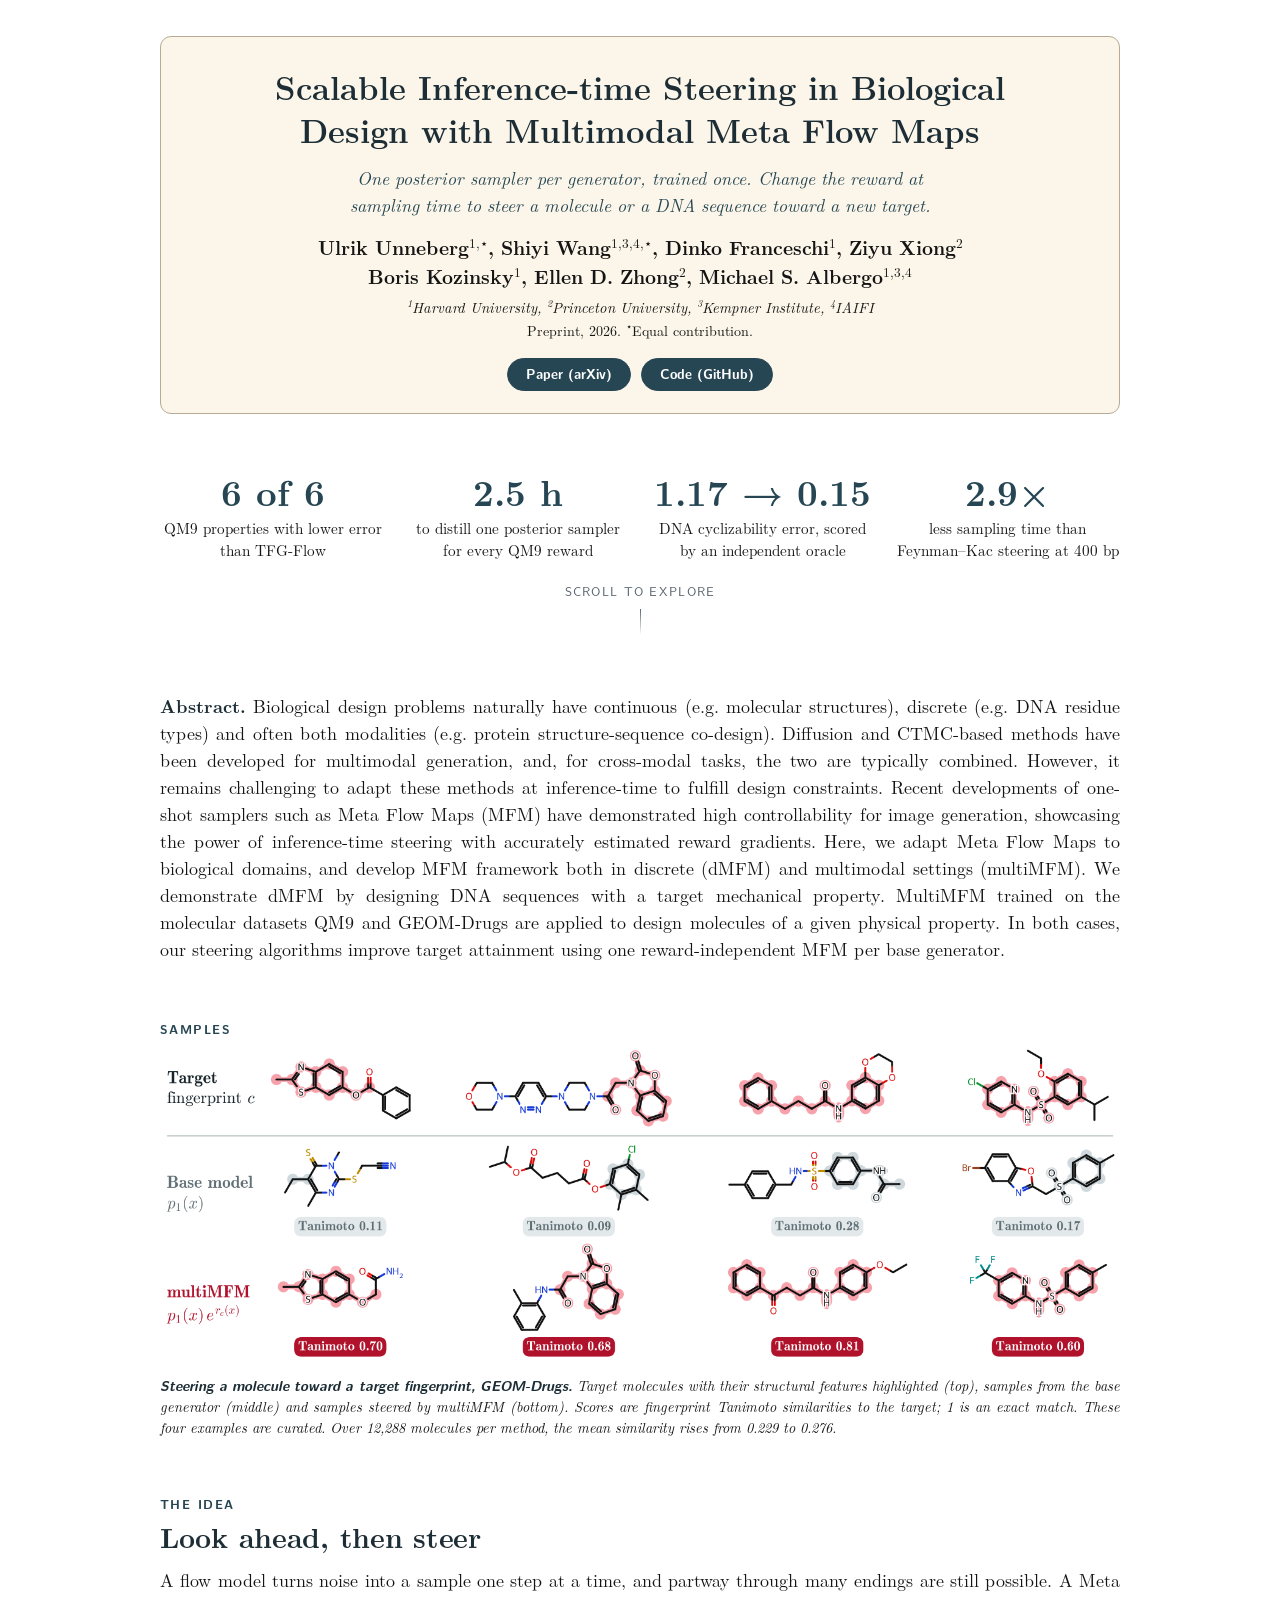
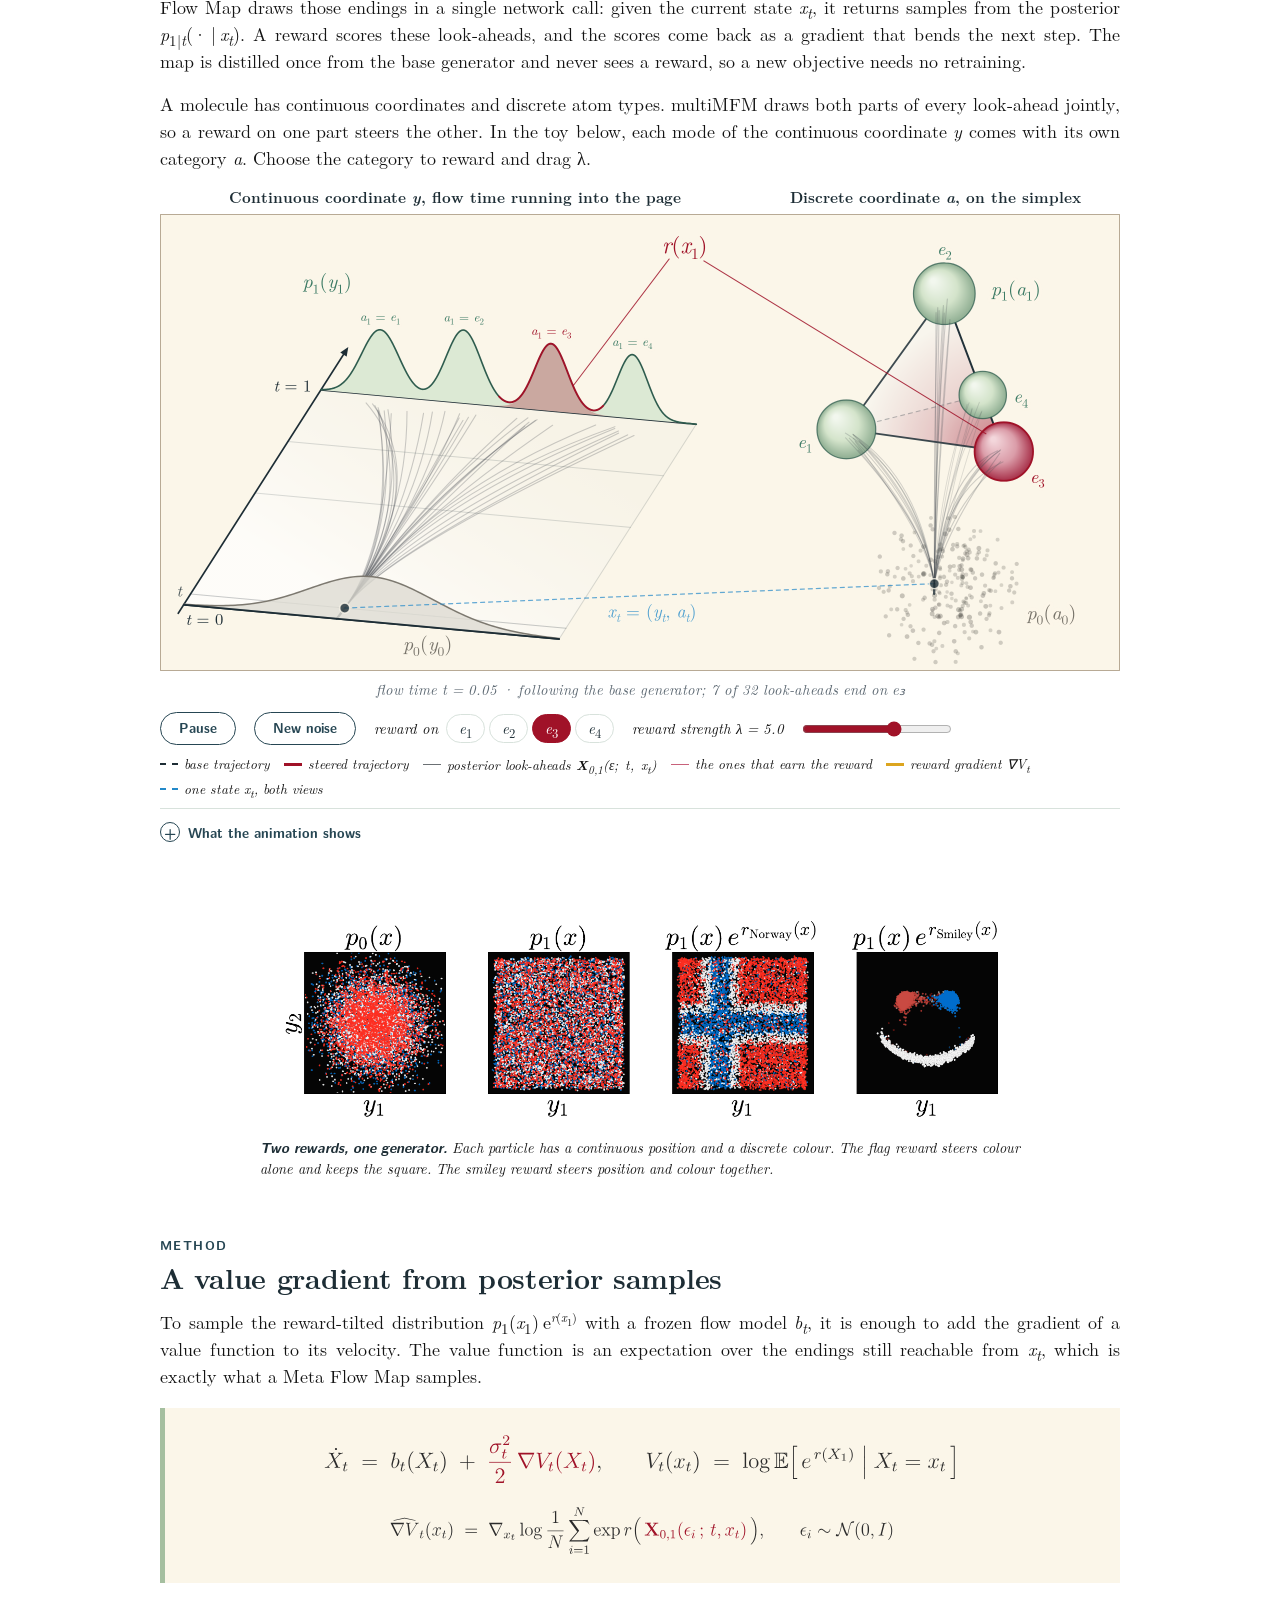
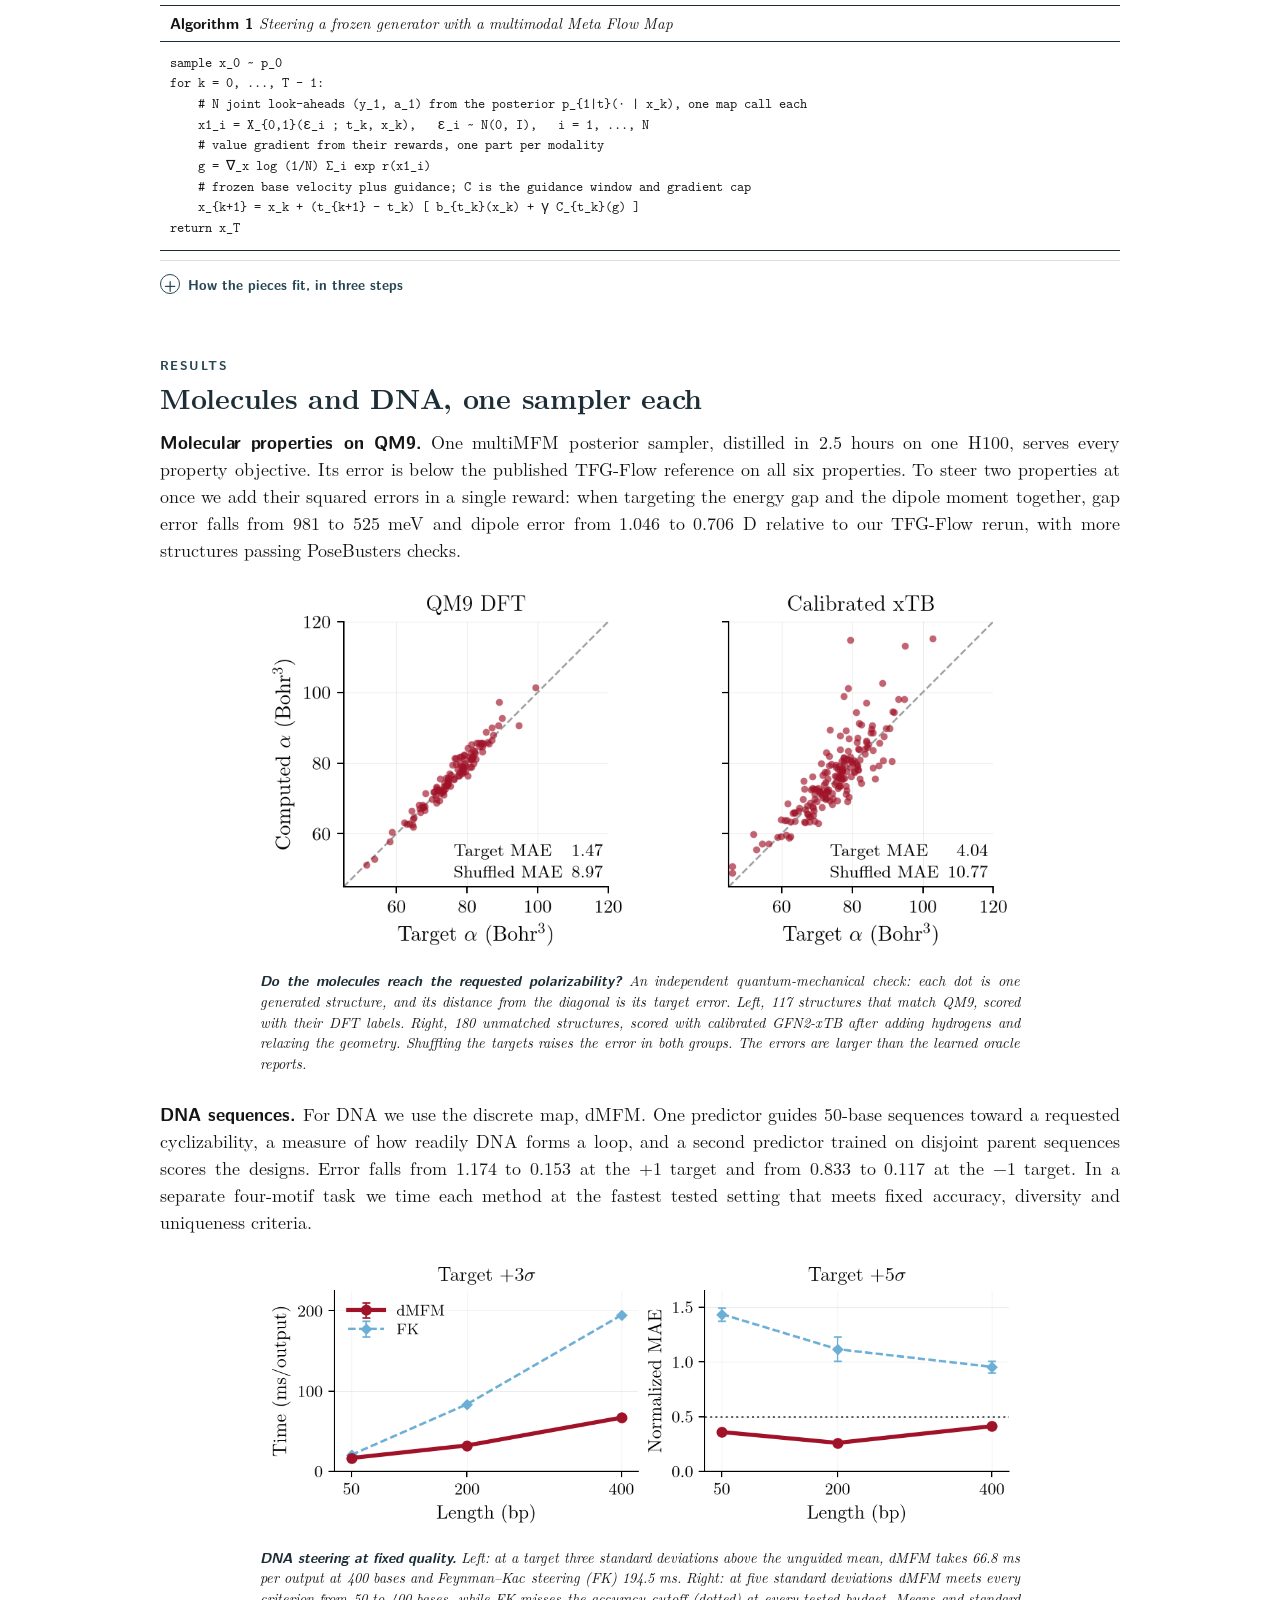
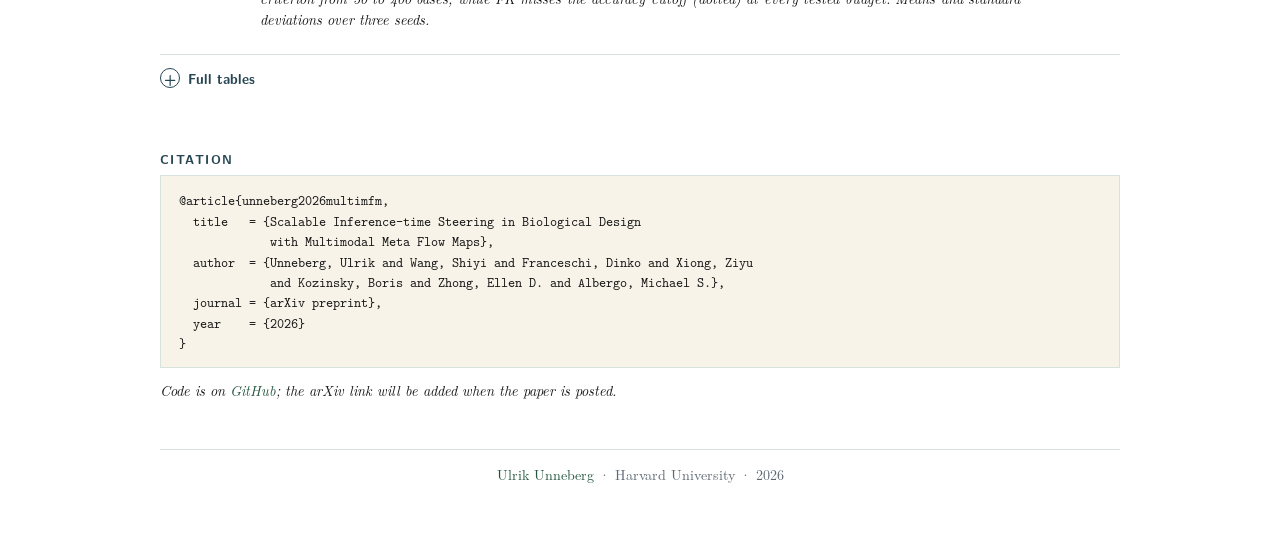
==== commit 42894eb5: "Rebuild the multiMFM page on the SBM layout, with an animated Figure 2 The page now shares the SBM p" ====
--- a/projects/multimfm/index.html
+++ b/projects/multimfm/index.html
@@ -1,172 +1,275 @@
-<!doctype html>
+<!DOCTYPE html>
 <html lang="en">
 <head>
-  <meta charset="utf-8">
-  <meta name="viewport" content="width=device-width, initial-scale=1">
-  <title>Multimodal Meta Flow Maps · Ulrik Unneberg</title>
-  <meta name="description" content="One posterior sampler per generator steers molecular properties and DNA cyclizability at inference time. Explore the molecules and results from multiMFM.">
-  <meta property="og:title" content="Scalable Inference-time Steering in Biological Design with Multimodal Meta Flow Maps">
-  <meta property="og:description" content="Compare molecular targets with samples drawn before and after steering, and explore the QM9 and DNA experiments.">
-  <meta property="og:type" content="website">
-  <meta property="og:url" content="https://tullebulle.github.io/projects/multimfm/">
-  <meta property="og:image" content="https://tullebulle.github.io/images/multimfm.png">
-  <link rel="icon" href="../../favicon.ico">
-  <link rel="stylesheet" href="../sbm/css/style.css?v=7">
-  <link rel="stylesheet" href="style.css">
-  <link rel="preload" as="font" type="font/woff" href="../sbm/assets/fonts/lmroman10-regular.woff" crossorigin>
-  <script src="page.js" defer></script>
-  <script src="steering.js" defer></script>
+  <meta charset="UTF-8" />
+  <meta name="viewport" content="width=device-width, initial-scale=1.0" />
+  <title>Scalable Inference-time Steering in Biological Design with Multimodal Meta Flow Maps</title>
+  <link rel="icon" href="/favicon.ico" sizes="32x32">
+  <link rel="icon" href="/ulrik-unneberg-vv-logo-verdigris/favicon.svg" type="image/svg+xml">
+  <link rel="apple-touch-icon" href="/ulrik-unneberg-vv-logo-verdigris/apple-touch-icon.png">
+  <meta name="description" content="Project page for multimodal Meta Flow Maps (multiMFM): one reward-independent posterior sampler per generator steers molecular properties on QM9 and GEOM-Drugs and DNA cyclizability at inference time, with an animated version of the paper's steering figure." />
+  <meta property="og:title" content="Scalable Inference-time Steering in Biological Design with Multimodal Meta Flow Maps" />
+  <meta property="og:description" content="One posterior sampler per generator. Change the reward at sampling time to steer a molecule or a DNA sequence toward a new target." />
+  <meta property="og:type" content="website" />
+  <meta property="og:url" content="https://tullebulle.github.io/projects/multimfm/" />
+  <meta property="og:image" content="https://tullebulle.github.io/images/multimfm.png" />
+  <link rel="stylesheet" href="../sbm/css/style.css?v=7" />
+  <link rel="stylesheet" href="css/style.css?v=3" />
+  <link rel="preload" as="font" type="font/woff" href="../sbm/assets/fonts/lmroman10-regular.woff" crossorigin />
 </head>
 <body>
-<a class="skip" href="#examples">Skip to molecular examples</a>
-<main class="page" id="top">
-  <nav class="page-nav" aria-label="Project navigation">
-    <a href="../../">Ulrik Unneberg</a>
-    <div><a href="#examples">Molecules</a><a href="#method">Method</a><a href="#dna">DNA</a><a href="#cite">Cite</a></div>
-  </nav>
+<div class="progress" id="progress" aria-hidden="true"></div>
+<main class="page">
 
   <header class="titlebox">
     <h1>Scalable Inference-time Steering in Biological Design with Multimodal Meta Flow Maps</h1>
-    <p class="tagline">Train one posterior sampler per generator. Change the reward to steer a molecule or a DNA sequence toward a new target.</p>
+    <p class="tagline">One posterior sampler per generator, trained once. Change the reward at sampling time to steer a molecule or a DNA sequence toward a new target.</p>
     <p class="authors">
-      <span class="row">Ulrik Unneberg<sup>1,*</sup>, Shiyi Wang<sup>1,3,4,*</sup>, Dinko Franceschi<sup>1</sup>, Ziyu Xiong<sup>2</sup></span>
+      <span class="row">Ulrik Unneberg<sup>1,&#8902;</sup>, Shiyi Wang<sup>1,3,4,&#8902;</sup>, Dinko Franceschi<sup>1</sup>, Ziyu Xiong<sup>2</sup></span>
       <span class="row">Boris Kozinsky<sup>1</sup>, Ellen D. Zhong<sup>2</sup>, Michael S. Albergo<sup>1,3,4</sup></span>
     </p>
-    <p class="affil"><sup>1</sup>Harvard University &nbsp; <sup>2</sup>Princeton University &nbsp; <sup>3</sup>Kempner Institute &nbsp; <sup>4</sup>IAIFI</p>
-    <p class="contrib">Preprint, 2026. <sup>*</sup>Equal contribution.</p>
+    <p class="affil"><sup>1</sup>Harvard University, <sup>2</sup>Princeton University, <sup>3</sup>Kempner Institute, <sup>4</sup>IAIFI</p>
+    <p class="contrib">Preprint, 2026. <sup>&#8902;</sup>Equal contribution.</p>
     <div class="links">
-      <span class="btn paper-status" aria-disabled="true">Paper (arXiv forthcoming)</span>
-      <a class="btn" href="https://github.com/shiyiwang958/MultiMFM">Code (GitHub)</a>
-      <a class="btn btn-outline" href="#steering-animation">Steering animation</a>
-      <a class="btn btn-outline" href="#cite">BibTeX</a>
+      <a href="#" class="btn" aria-disabled="true" title="Link coming soon">Paper (arXiv)</a>
+      <a href="https://github.com/shiyiwang958/MultiMFM" class="btn" target="_blank" rel="noopener">Code (GitHub)</a>
     </div>
   </header>
 
-  <section class="block" id="examples" aria-labelledby="examples-title">
-    <p class="eyebrow">GEOM-Drugs</p>
-    <h2 id="examples-title">Steering a molecule toward a target fingerprint</h2>
-    <p>Choose a target to compare two samples drawn from the same initial noise. The highlights mark shared structural features. A Tanimoto score of 1 means the fingerprints match exactly.</p>
-    <div class="explorer">
-      <fieldset class="picker">
-        <legend>Example target</legend>
-        <div class="choices">
-          <label><input type="radio" name="molecule" id="choose-a" value="a" aria-controls="sample-a" checked><span>A</span></label>
-          <label><input type="radio" name="molecule" id="choose-b" value="b" aria-controls="sample-b"><span>B</span></label>
-          <label><input type="radio" name="molecule" id="choose-c" value="c" aria-controls="sample-c"><span>C</span></label>
-          <label><input type="radio" name="molecule" id="choose-d" value="d" aria-controls="sample-d"><span>D</span></label>
+  <section class="block reveal" id="numbers">
+    <div class="numbers">
+      <div class="number">
+        <div class="metric">6 of 6</div>
+        <div class="label">QM9 properties with lower error than TFG-Flow</div>
+      </div>
+      <div class="number">
+        <div class="metric">2.5 h</div>
+        <div class="label">to distill one posterior sampler for every QM9 reward</div>
+      </div>
+      <div class="number">
+        <div class="metric">1.17 &rarr; 0.15</div>
+        <div class="label">DNA cyclizability error, scored by an independent oracle</div>
+      </div>
+      <div class="number">
+        <div class="metric">2.9&times;</div>
+        <div class="label">less sampling time than Feynman&ndash;Kac steering at 400 bp</div>
+      </div>
+    </div>
+    <p class="scroll-cue">Scroll to explore</p>
+  </section>
+
+  <section class="block reveal" id="abstract">
+    <p class="abstract prose">
+      <span class="lead">Abstract.</span> Biological design problems naturally have continuous (e.g. molecular structures), discrete (e.g. DNA residue types) and often both modalities (e.g. protein structure-sequence co-design). Diffusion and CTMC-based methods have been developed for multimodal generation, and, for cross-modal tasks, the two are typically combined. However, it remains challenging to adapt these methods at inference-time to fulfill design constraints. Recent developments of one-shot samplers such as Meta Flow Maps (MFM) have demonstrated high controllability for image generation, showcasing the power of inference-time steering with accurately estimated reward gradients. Here, we adapt Meta Flow Maps to biological domains, and develop MFM framework both in discrete (dMFM) and multimodal settings (multiMFM). We demonstrate dMFM by designing DNA sequences with a target mechanical property. MultiMFM trained on the molecular datasets QM9 and GEOM-Drugs are applied to design molecules of a given physical property. In both cases, our steering algorithms improve target attainment using one reward-independent MFM per base generator.
+    </p>
+  </section>
+
+  <section class="block reveal" id="samples">
+    <p class="eyebrow">Samples</p>
+    <figure class="fig teaser">
+      <a href="assets/fig1_geom.png"><img src="assets/fig1_geom.png" width="3150" height="1046" alt="Four target molecules with their structural features highlighted, a base-generator sample under each with Tanimoto similarity 0.11, 0.09, 0.28 and 0.17, and a multiMFM sample under each with similarity 0.70, 0.68, 0.81 and 0.60" fetchpriority="high" /></a>
+      <figcaption class="cap"><b>Steering a molecule toward a target fingerprint, GEOM-Drugs.</b> Target molecules with their structural features highlighted (top), samples from the base generator (middle) and samples steered by multiMFM (bottom). Scores are fingerprint Tanimoto similarities to the target; 1 is an exact match. These four examples are curated. Over 12,288 molecules per method, the mean similarity rises from 0.229 to 0.276.</figcaption>
+    </figure>
+  </section>
+
+  <section class="block reveal" id="idea">
+    <p class="eyebrow">The idea</p>
+    <h2>Look ahead, then steer</h2>
+    <p class="prose">A flow model turns noise into a sample one step at a time, and partway through many endings are still possible. A Meta Flow Map draws those endings in a single network call: given the current state <i>x<sub>t</sub></i>, it returns samples from the posterior <i>p</i><sub>1|<i>t</i></sub>(&middot;&thinsp;|&thinsp;<i>x<sub>t</sub></i>). A reward scores these look-aheads, and the scores come back as a gradient that bends the next step. The map is distilled once from the base generator and never sees a reward, so a new objective needs no retraining.</p>
+    <p class="prose">A molecule has continuous coordinates and discrete atom types. multiMFM draws both parts of every look-ahead jointly, so a reward on one part steers the other. In the toy below, each mode of the continuous coordinate <i>y</i> comes with its own category <i>a</i>. Choose the category to reward and drag &lambda;.</p>
+    <div class="anim" id="steer-anim">
+      <div class="steer-heads" aria-hidden="true">
+        <div class="anim-title">Continuous coordinate <i>y</i>, flow time running into the page</div>
+        <div class="anim-title">Discrete coordinate <i>a</i>, on the simplex</div>
+      </div>
+      <div class="anim-stage steer" role="img" aria-label="Animation of the paper's Figure 2. One sample is followed from noise in two linked views: its continuous coordinate over flow time, and its discrete coordinate on a simplex. From the current state a fan of posterior look-aheads reaches the possible endpoints. The look-aheads that land on the rewarded mode turn rose, a gold arrow shows the reward gradient, and the steered path bends toward the rewarded mode while the dashed base path continues to another mode.">
+        <canvas class="bg"></canvas><canvas class="fg"></canvas>
+        <div class="steer-cap top" aria-hidden="true">Continuous coordinate <i>y</i></div>
+        <div class="steer-cap bottom" aria-hidden="true">Discrete coordinate <i>a</i></div>
+      </div>
+      <div class="anim-read" aria-live="off"></div>
+      <div class="anim-controls">
+        <button type="button" id="steer-play" class="btn btn-outline">Pause</button>
+        <button type="button" id="steer-new" class="btn btn-outline">New noise</button>
+        <span class="steer-pick"><span class="lab">reward on</span>
+          <span class="seg" id="steer-target" role="group" aria-label="Rewarded category">
+            <button type="button" data-k="0" aria-pressed="false"><i>e</i><sub>1</sub></button>
+            <button type="button" data-k="1" aria-pressed="false"><i>e</i><sub>2</sub></button>
+            <button type="button" data-k="2" class="on" aria-pressed="true"><i>e</i><sub>3</sub></button>
+            <button type="button" data-k="3" aria-pressed="false"><i>e</i><sub>4</sub></button>
+          </span>
+        </span>
+        <label for="steer-lam">reward strength &lambda; = <span id="steer-lam-val">5.0</span></label>
+        <input type="range" id="steer-lam" min="0" max="8" step="0.5" value="5" />
+        <div class="anim-legend">
+          <span><i class="ln dashed" style="border-color:#1D2D35"></i>base trajectory</span>
+          <span><i class="ln thick" style="border-color:#A01228"></i>steered trajectory</span>
+          <span><i class="ln thin" style="border-color:#6B7074"></i><span>posterior look-aheads <b>X</b><sub>0,1</sub>(&epsilon;;&nbsp;<em>t</em>,&nbsp;<em>x<sub>t</sub></em>)</span></span>
+          <span><i class="ln thin" style="border-color:#C8617A"></i>the ones that earn the reward</span>
+          <span><i class="ln thick" style="border-color:#DCA51F"></i><span>reward gradient &nabla;<em>V<sub>t</sub></em></span></span>
+          <span><i class="ln dashed" style="border-color:#2389C9"></i><span>one state <em>x<sub>t</sub></em>, both views</span></span>
         </div>
-      </fieldset>
-      <div class="mol-panels">
-        <div class="mol-panel" id="sample-a" role="group" aria-label="Target A comparison">
-          <figure class="mol-cell target"><figcaption>Target A</figcaption><img src="assets/a-target.png" alt="A sulfur-containing fused ring." decoding="async"></figure>
-          <figure class="mol-cell"><figcaption>Base generator</figcaption><img src="assets/a-base.png" alt="Unguided sample. Gray marks a small shared fragment." decoding="async"><p class="score">Tanimoto <strong>0.11</strong></p></figure>
-          <figure class="mol-cell guided"><figcaption>multiMFM</figcaption><img src="assets/a-guided.png" alt="Steered sample. Pink marks the recovered fused ring system." decoding="async"><p class="score">Tanimoto <strong>0.70</strong></p></figure>
+      </div>
+      <noscript><img src="assets/steering-schematic.png" width="1250" height="587" alt="Figure 2 of the paper: from a shared current state, posterior look-aheads reach the possible endpoints and the steered path leaves the dashed base path in both coordinates" /></noscript>
+    </div>
+    <details class="more">
+      <summary>What the animation shows</summary>
+      <p class="cap">The animated version of Figure 2 in the paper, computed live on a toy with a closed-form posterior. The data has four components: a Gaussian mode in <i>y</i>, each paired with one vertex <i>e<sub>k</sub></i> of the simplex, which for four categories is a tetrahedron. Noise is Gaussian in both coordinates, drawn below the simplex for legibility as in the paper&rsquo;s figure, and the base flow follows the linear interpolant <i>x<sub>t</sub></i> = (1&nbsp;&minus;&nbsp;<i>t</i>)<i>x</i><sub>0</sub> + <i>t&thinsp;x</i><sub>1</sub> with its exact velocity.
+        <b>Left:</b> the continuous coordinate, with flow time running from the noise density <i>p</i><sub>0</sub> at the front to the data density <i>p</i><sub>1</sub> at the back. <b>Right:</b> the discrete coordinate of the same sample, moving from the noise cloud to a vertex. The dashed blue line joins the two views of the one state <i>x<sub>t</sub></i> = (<i>y<sub>t</sub></i>, <i>a<sub>t</sub></i>).
+        <b>Look-aheads:</b> the thin lines are 32 joint draws (<i>y</i><sub>1</sub>, <i>a</i><sub>1</sub>) from the posterior <i>p</i><sub>1|<i>t</i></sub>(&middot;&thinsp;|&thinsp;<i>x<sub>t</sub></i>), made from fixed noises &epsilon;<sub><i>i</i></sub> so that they move continuously with the state, as the outputs of a Meta Flow Map do. Each line in the left view has a partner in the right view. The fan is wide early on and closes as the sample commits.
+        <b>Steering:</b> at <i>t</i> = 0.28 the reward <i>r</i>(<i>x</i><sub>1</sub>) = &lambda; for look-aheads ending on the chosen category is switched on. Those look-aheads turn rose, and the gold arrows show the paper&rsquo;s gradient-free estimate of the value gradient: the reward-weighted mean of the look-aheads minus their plain mean. The red path adds that correction to the base velocity; the dashed path is the same noise without it. Because position and category are coupled, rewarding a category bends the continuous path as well.
+        At &lambda; = 0 the two paths coincide, and a draw with no look-ahead on the rewarded mode cannot be steered. Each loop ends on a still composed like the paper&rsquo;s figure. In the QM9 and DNA experiments the look-aheads come from the learned map, 32 per step.</p>
+    </details>
+    <figure class="fig medium toy">
+      <a href="assets/particles.png"><img src="assets/particles.png" width="1460" height="475" alt="Four panels of coloured particles: Gaussian noise, an unguided square of mixed colours, the same square recoloured as a Norwegian flag, and a smiley face" loading="lazy" decoding="async" /></a>
+      <figcaption class="cap"><b>Two rewards, one generator.</b> Each particle has a continuous position and a discrete colour. The flag reward steers colour alone and keeps the square. The smiley reward steers position and colour together.</figcaption>
+    </figure>
+  </section>
+
+  <section class="block reveal" id="method">
+    <p class="eyebrow">Method</p>
+    <h2>A value gradient from posterior samples</h2>
+    <p class="prose">To sample the reward-tilted distribution <i>p</i><sub>1</sub>(<i>x</i><sub>1</sub>)&thinsp;e<sup><i>r</i>(<i>x</i><sub>1</sub>)</sup> with a frozen flow model <i>b<sub>t</sub></i>, it is enough to add the gradient of a value function to its velocity. The value function is an expectation over the endings still reachable from <i>x<sub>t</sub></i>, which is exactly what a Meta Flow Map samples.</p>
+    <div class="box">
+      <img class="eq tall" src="assets/eq/eq_steer.svg" alt="X-dot-t equals b_t(X_t) plus sigma_t squared over two times the gradient of V_t(X_t), where V_t(x_t) is the log of the expectation of e to the r(X_1) given X_t equals x_t" />
+      <img class="eq tall" src="assets/eq/eq_mc.svg" alt="The estimated gradient of V_t at x_t equals the gradient with respect to x_t of the log of the average over N noises epsilon_i of exp r of the Meta Flow Map X_{0,1}(epsilon_i; t, x_t)" />
+    </div>
+    <div class="algo">
+      <div class="algo-head">Algorithm 1 <span>Steering a frozen generator with a multimodal Meta Flow Map</span></div>
+<pre>sample x_0 ~ p_0
+for k = 0, ..., T - 1:
+    # N joint look-aheads (y_1, a_1) from the posterior p_{1|t}(&middot; | x_k), one map call each
+    x1_i = X_{0,1}(&epsilon;_i ; t_k, x_k),   &epsilon;_i ~ N(0, I),   i = 1, ..., N
+    # value gradient from their rewards, one part per modality
+    g = &nabla;_x log (1/N) &Sigma;_i exp r(x1_i)
+    # frozen base velocity plus guidance; C is the guidance window and gradient cap
+    x_{k+1} = x_k + (t_{k+1} - t_k) [ b_{t_k}(x_k) + &gamma; C_{t_k}(g) ]
+return x_T</pre>
+    </div>
+    <details class="more">
+      <summary>How the pieces fit, in three steps</summary>
+      <div class="steps">
+        <div><p><span class="lead">The tilted sampler.</span> For the linear interpolant with a Gaussian source, the ODE above with &sigma;<sub><i>t</i></sub><sup>2</sup> = 2(1&nbsp;&minus;&nbsp;<i>t</i>)/<i>t</i> samples the tilted distribution exactly when the drift and the value function are exact. Learned maps, finite <i>N</i>, discretization and the practical window and cap <i>C<sub>t</sub></i> introduce approximation error.</p></div>
+        <div><p><span class="lead">Discrete Meta Flow Maps.</span> A discrete flow carries Gaussian noise to the vertices of a simplex, one vertex per token. We extend GLASS posterior sampling to this setting and distill its inner flow into a one-shot map, dMFM, parameterized by a denoiser that stays on the simplex and trained with a diagonal loss plus Eulerian self-distillation.</p></div>
+        <div><p><span class="lead">Joint look-aheads.</span> multiMFM pairs a continuous MFM with a dMFM. Both parts see the joint inner and outer state, so no independence between modalities is assumed, and each modality is steered by its own partial gradient of the one value function.</p></div>
+      </div>
+      <img class="eq" src="assets/eq/eq_multi.svg" alt="The multimodal Meta Flow Map X_{s,u} of the inner states y-bar_s and a-bar_s, given t, y_t and a_t, is the pair of a continuous map Phi-c and a discrete map X-d, each a function of all of these" />
+      <p class="cap">For hard-token DNA sequences the paper also uses a gradient-free form of the estimator: a softmax of the rewards weights the look-aheads, with no derivative of the reward or the sampler. That is the form the animation above draws.</p>
+    </details>
+  </section>
+
+  <section class="block reveal" id="results">
+    <p class="eyebrow">Results</p>
+    <h2>Molecules and DNA, one sampler each</h2>
+    <p class="prose"><b class="sf">Molecular properties on QM9.</b> One multiMFM posterior sampler, distilled in 2.5 hours on one H100, serves every property objective. Its error is below the published TFG-Flow reference on all six properties. To steer two properties at once we add their squared errors in a single reward: when targeting the energy gap and the dipole moment together, gap error falls from 981 to 525 meV and dipole error from 1.046 to 0.706 D relative to our TFG-Flow rerun, with more structures passing PoseBusters checks.</p>
+    <figure class="fig medium">
+      <a href="assets/polarizability.png"><img src="assets/polarizability.png" width="1043" height="515" alt="Two scatter plots of computed against requested polarizability. With QM9 DFT labels the target error is 1.47 against 8.97 after shuffling the targets; with calibrated xTB it is 4.04 against 10.77" loading="lazy" decoding="async" /></a>
+      <figcaption class="cap"><b>Do the molecules reach the requested polarizability?</b> An independent quantum-mechanical check: each dot is one generated structure, and its distance from the diagonal is its target error. Left, 117 structures that match QM9, scored with their DFT labels. Right, 180 unmatched structures, scored with calibrated GFN2-xTB after adding hydrogens and relaxing the geometry. Shuffling the targets raises the error in both groups. The errors are larger than the learned oracle reports.</figcaption>
+    </figure>
+    <p class="prose" style="margin-top:1.6rem"><b class="sf">DNA sequences.</b> For DNA we use the discrete map, dMFM. One predictor guides 50-base sequences toward a requested cyclizability, a measure of how readily DNA forms a loop, and a second predictor trained on disjoint parent sequences scores the designs. Error falls from 1.174 to 0.153 at the +1 target and from 0.833 to 0.117 at the &minus;1 target. In a separate four-motif task we time each method at the fastest tested setting that meets fixed accuracy, diversity and uniqueness criteria.</p>
+    <figure class="fig medium">
+      <a href="assets/dna-scaling.png"><img src="assets/dna-scaling.png" width="1154" height="425" alt="Left: sampling time per output against sequence length at the three-sigma target, where dMFM stays below Feynman-Kac steering. Right: normalized error at the five-sigma target, where dMFM stays under the cutoff of 0.5 and Feynman-Kac steering does not" loading="lazy" decoding="async" /></a>
+      <figcaption class="cap"><b>DNA steering at fixed quality.</b> Left: at a target three standard deviations above the unguided mean, dMFM takes 66.8 ms per output at 400 bases and Feynman&ndash;Kac steering (FK) 194.5 ms. Right: at five standard deviations dMFM meets every criterion from 50 to 400 bases, while FK misses the accuracy cutoff (dotted) at every tested budget. Means and standard deviations over three seeds.</figcaption>
+    </figure>
+    <details class="more">
+      <summary>Full tables</summary>
+      <p class="cap above"><span class="lab">Table 1</span> <b>QM9 property guidance,</b> mean absolute error. Energies in meV. Published reference values are from the TFG-Flow benchmark and use different generators. Our rows include every output: mean &plusmn; SD over three seeds of 1,024 molecules. multiMFM-SS adds steer-search over late endpoint predictions.</p>
+      <div class="table-wrap">
+        <table class="results">
+          <thead><tr><th>method</th><th class="num"><i>C<sub>v</sub></i> &darr;</th><th class="num">&mu; &darr;</th><th class="num">&alpha; &darr;</th><th class="num">&Delta;&epsilon; &darr;</th><th class="num">&epsilon;<sub>HOMO</sub> &darr;</th><th class="num">&epsilon;<sub>LUMO</sub> &darr;</th></tr></thead>
+          <tbody>
+            <tr class="group"><td colspan="7">Reference levels</td></tr>
+            <tr><td>Upper bound</td><td class="num">6.87</td><td class="num">1.61</td><td class="num">8.98</td><td class="num">1464</td><td class="num">645</td><td class="num">1457</td></tr>
+            <tr><td>#Atoms</td><td class="num">1.97</td><td class="num">1.05</td><td class="num">3.86</td><td class="num">886</td><td class="num">426</td><td class="num">813</td></tr>
+            <tr><td>Lower bound</td><td class="num">0.040</td><td class="num">0.043</td><td class="num">0.09</td><td class="num">65</td><td class="num">39</td><td class="num">36</td></tr>
+            <tr class="group"><td colspan="7">Conditional models</td></tr>
+            <tr><td>Cond-EDM</td><td class="num">1.065</td><td class="num">1.123</td><td class="num">2.78</td><td class="num">671</td><td class="num">371</td><td class="num">601</td></tr>
+            <tr><td>EEGSDE</td><td class="num">0.941</td><td class="num">0.777</td><td class="num">2.50</td><td class="num">487</td><td class="num">302</td><td class="num">447</td></tr>
+            <tr><td>UniGEM</td><td class="num">0.873</td><td class="num">0.805</td><td class="num">2.22</td><td class="num">511</td><td class="num">233</td><td class="num">592</td></tr>
+            <tr><td>Cond-Flow</td><td class="num">1.52</td><td class="num">0.962</td><td class="num">3.10</td><td class="num">805</td><td class="num">435</td><td class="num">693</td></tr>
+            <tr class="group"><td colspan="7">Training-free guidance</td></tr>
+            <tr><td>DPS</td><td class="num">5.26</td><td class="num">63.2</td><td class="num">51169</td><td class="num">1380</td><td class="num">744</td><td class="num dash">NA</td></tr>
+            <tr><td>LGD</td><td class="num">3.77</td><td class="num">1.51</td><td class="num">7.15</td><td class="num">1190</td><td class="num">664</td><td class="num">1200</td></tr>
+            <tr><td>FreeDoM</td><td class="num">2.84</td><td class="num">1.35</td><td class="num">5.92</td><td class="num">1170</td><td class="num">623</td><td class="num">1160</td></tr>
+            <tr><td>MPGD</td><td class="num">2.86</td><td class="num">1.51</td><td class="num">4.26</td><td class="num">1070</td><td class="num">554</td><td class="num">1060</td></tr>
+            <tr><td>UGD</td><td class="num">3.02</td><td class="num">1.56</td><td class="num">5.45</td><td class="num">1150</td><td class="num">582</td><td class="num">1270</td></tr>
+            <tr><td>TFG</td><td class="num">2.77</td><td class="num">1.33</td><td class="num">3.90</td><td class="num">893</td><td class="num">568</td><td class="num">984</td></tr>
+            <tr><td>TFG-Flow</td><td class="num">1.75</td><td class="num">0.817</td><td class="num">2.32</td><td class="num">804</td><td class="num">364</td><td class="num">941</td></tr>
+            <tr class="ours"><td>multiMFM</td><td class="num">0.445 &plusmn; 0.010</td><td class="num">0.592 &plusmn; 0.011</td><td class="num">1.103 &plusmn; 0.091</td><td class="num">494 &plusmn; 11</td><td class="num">246 &plusmn; 2</td><td class="num">322 &plusmn; 15</td></tr>
+            <tr class="ours"><td>multiMFM-SS</td><td class="num">0.431 &plusmn; 0.010</td><td class="num">0.575 &plusmn; 0.015</td><td class="num">1.020 &plusmn; 0.054</td><td class="num">470 &plusmn; 7</td><td class="num">243 &plusmn; 7</td><td class="num">278 &plusmn; 14</td></tr>
+          </tbody>
+        </table>
+      </div>
+      <p class="cap above"><span class="lab">Table 2</span> <b>Steering two QM9 properties at once.</b> Mean &plusmn; SD across three seeds, all 1,024 outputs per seed. The first error is in cal/(mol&thinsp;K) for <i>C<sub>v</sub></i>, meV for the gap and Bohr<sup>3</sup> for &alpha;; dipole error in debye. PB: percentage of returned molecules passing PoseBusters. TFG-Flow is our rerun.</p>
+      <div class="table-wrap">
+        <table class="results">
+          <thead><tr><th>targets</th><th>method</th><th class="num">first-property MAE &darr;</th><th class="num">dipole MAE &darr;</th><th class="num">PB (%) &uarr;</th></tr></thead>
+          <tbody>
+            <tr><td><i>C<sub>v</sub></i>, &mu;</td><td>TFG-Flow</td><td class="num">1.956 &plusmn; 0.015</td><td class="num">1.030 &plusmn; 0.034</td><td class="num">83.1 &plusmn; 1.3</td></tr>
+            <tr class="ours"><td></td><td>multiMFM</td><td class="num">0.668 &plusmn; 0.012</td><td class="num">0.682 &plusmn; 0.016</td><td class="num">91.0 &plusmn; 0.5</td></tr>
+            <tr class="ours"><td></td><td>multiMFM-SS</td><td class="num">0.625 &plusmn; 0.010</td><td class="num">0.655 &plusmn; 0.010</td><td class="num">95.5 &plusmn; 0.5</td></tr>
+            <tr><td>&Delta;&epsilon;, &mu;</td><td>TFG-Flow</td><td class="num">980.7 &plusmn; 29.6</td><td class="num">1.046 &plusmn; 0.055</td><td class="num">85.2 &plusmn; 1.2</td></tr>
+            <tr class="ours"><td></td><td>multiMFM</td><td class="num">525.3 &plusmn; 11.2</td><td class="num">0.706 &plusmn; 0.021</td><td class="num">89.2 &plusmn; 0.9</td></tr>
+            <tr class="ours"><td></td><td>multiMFM-SS</td><td class="num">484.5 &plusmn; 8.2</td><td class="num">0.670 &plusmn; 0.019</td><td class="num">95.1 &plusmn; 0.1</td></tr>
+            <tr><td>&alpha;, &mu;</td><td>TFG-Flow</td><td class="num">2.609 &plusmn; 0.238</td><td class="num">1.169 &plusmn; 0.034</td><td class="num">85.8 &plusmn; 1.2</td></tr>
+            <tr class="ours"><td></td><td>multiMFM</td><td class="num">1.380 &plusmn; 0.002</td><td class="num">0.723 &plusmn; 0.022</td><td class="num">88.7 &plusmn; 1.1</td></tr>
+            <tr class="ours"><td></td><td>multiMFM-SS</td><td class="num">1.352 &plusmn; 0.034</td><td class="num">0.689 &plusmn; 0.016</td><td class="num">95.4 &plusmn; 0.8</td></tr>
+          </tbody>
+        </table>
+      </div>
+      <div class="two-tables">
+        <div>
+          <p class="cap above"><span class="lab">Table 3</span> <b>GEOM-Drugs fingerprint guidance.</b> Directly counted FP2 Tanimoto; SEM across three pooled replicates of 4,096 molecules. TFG-Flow values are published and use a different generator.</p>
+          <div class="table-wrap">
+            <table class="results">
+              <thead><tr><th class="num">atom cap</th><th>method</th><th class="num">Tanimoto &uarr;</th><th class="num">PB (%)</th></tr></thead>
+              <tbody>
+                <tr><td class="num">71</td><td>Base generator</td><td class="num">0.2288 &plusmn; 0.0006</td><td class="num">87.5 &plusmn; 0.2</td></tr>
+                <tr class="ours"><td class="num">71</td><td>multiMFM</td><td class="num">0.2760 &plusmn; 0.0016</td><td class="num">89.5 &plusmn; 0.3</td></tr>
+                <tr><td class="num">30</td><td>Base generator</td><td class="num">0.2259 &plusmn; 0.0004</td><td class="num">87.5 &plusmn; 0.2</td></tr>
+                <tr class="ours"><td class="num">30</td><td>multiMFM</td><td class="num">0.2488 &plusmn; 0.0005</td><td class="num">89.0 &plusmn; 0.5</td></tr>
+                <tr><td class="num">30</td><td>TFG-Flow base</td><td class="num">0.170 &plusmn; 0.001</td><td class="num dash">&ndash;</td></tr>
+                <tr><td class="num">30</td><td>TFG-Flow guided</td><td class="num">0.208 &plusmn; 0.002</td><td class="num dash">&ndash;</td></tr>
+              </tbody>
+            </table>
+          </div>
         </div>
-        <div class="mol-panel" id="sample-b" role="group" aria-label="Target B comparison">
-          <figure class="mol-cell target"><figcaption>Target B</figcaption><img src="assets/b-target.png" alt="Two carbonyl groups on a fused-ring fragment." decoding="async"></figure>
-          <figure class="mol-cell"><figcaption>Base generator</figcaption><img src="assets/b-base.png" alt="Unguided sample. Gray marks a single ring." decoding="async"><p class="score">Tanimoto <strong>0.09</strong></p></figure>
-          <figure class="mol-cell guided"><figcaption>multiMFM</figcaption><img src="assets/b-guided.png" alt="Steered sample. Pink marks the matching carbonyl and ring arrangement." decoding="async"><p class="score">Tanimoto <strong>0.68</strong></p></figure>
+        <div>
+          <p class="cap above"><span class="lab">Table 4</span> <b>DNA cyclizability,</b> scored by the independent oracle. 1,000 noise-paired sequences per target, one dMFM step, 32 posterior draws; 95% bootstrap intervals in brackets.</p>
+          <div class="table-wrap">
+            <table class="results">
+              <thead><tr><th class="num">target</th><th class="num">unguided MAE</th><th class="num">guided MAE &darr;</th><th class="num">pairs improved</th></tr></thead>
+              <tbody>
+                <tr><td class="num">+1</td><td class="num">1.174 [1.149, 1.200]</td><td class="num">0.153 [0.146, 0.161]</td><td class="num">98.3%</td></tr>
+                <tr><td class="num">&minus;1</td><td class="num">0.833 [0.806, 0.857]</td><td class="num">0.117 [0.111, 0.123]</td><td class="num">97.2%</td></tr>
+              </tbody>
+            </table>
+          </div>
         </div>
-        <div class="mol-panel" id="sample-c" role="group" aria-label="Target C comparison">
-          <figure class="mol-cell target"><figcaption>Target C</figcaption><img src="assets/c-target.png" alt="Two aromatic rings joined by a chain with an amide group." decoding="async"></figure>
-          <figure class="mol-cell"><figcaption>Base generator</figcaption><img src="assets/c-base.png" alt="Unguided sample. Gray marks part of the shared chain." decoding="async"><p class="score">Tanimoto <strong>0.28</strong></p></figure>
-          <figure class="mol-cell guided"><figcaption>multiMFM</figcaption><img src="assets/c-guided.png" alt="Steered sample. Pink follows the chain between the two rings." decoding="async"><p class="score">Tanimoto <strong>0.81</strong></p></figure>
-        </div>
-        <div class="mol-panel" id="sample-d" role="group" aria-label="Target D comparison">
-          <figure class="mol-cell target"><figcaption>Target D</figcaption><img src="assets/d-target.png" alt="Two rings connected by a sulfonamide group." decoding="async"></figure>
-          <figure class="mol-cell"><figcaption>Base generator</figcaption><img src="assets/d-base.png" alt="Unguided sample. Gray marks the common sulfonyl fragment." decoding="async"><p class="score">Tanimoto <strong>0.17</strong></p></figure>
-          <figure class="mol-cell guided"><figcaption>multiMFM</figcaption><img src="assets/d-guided.png" alt="Steered sample. Pink marks a linker and ring fragments shared with the target." decoding="async"><p class="score">Tanimoto <strong>0.60</strong></p></figure>
-        </div>
-      </div>
-    </div>
-    <p class="cap"><b>Across the full evaluation,</b> mean fingerprint similarity rose from 0.229 to 0.276 over 12,288 molecules per method in the 71-heavy-atom target pool. The four examples above were selected to illustrate which structures the guidance recovers.</p>
-  </section>
-
-  <section class="block" id="method" aria-labelledby="method-title">
-    <h2 id="method-title">How the steering works</h2>
-    <p>Halfway through generating a molecule, many final structures are still possible. A Meta Flow Map samples these possible endpoints given the current state. Their rewards tell us how to adjust the next step of the generator. The map learns the base generator’s posterior once, so a different property or combination of properties can be targeted by changing the reward at sampling time.</p>
-    <figure class="steering-figure" id="steering-animation">
-      <figcaption><h3>Inside one steering step</h3></figcaption>
-      <img id="steering-poster" src="assets/steering-schematic.png" alt="Figure 2. From a shared current state, a set of possible joint endpoints sends the red guided path away from the dashed base path in both coordinates." width="1250" height="587" loading="lazy">
-      <div id="steering-player" hidden>
-        <div class="steering-panels">
-          <div class="steering-view"><h4>Continuous coordinate <i>y</i></h4><svg id="steer-continuous" viewBox="0 0 340 202" role="img" aria-label="Three possible final positions, with the endpoint distribution above."></svg></div>
-          <div class="steering-view"><h4>Categorical state <i>a</i></h4><svg id="steer-discrete" viewBox="0 0 340 202" role="img" aria-label="The same draw shown on a simplex with categories A, B and C at its vertices."></svg></div>
-        </div>
-        <div class="steering-key"><span><i class="look"></i>Posterior look-aheads</span><span><i class="base"></i>Unguided path</span><span><i class="guided"></i>Guided path</span></div>
-        <div class="steering-controls">
-          <button type="button" class="btn btn-outline" id="steer-play">Play</button>
-          <button type="button" class="btn btn-outline" id="steer-replay">Replay</button>
-          <label for="steer-progress" class="steer-range-label">Playback</label>
-          <input id="steer-progress" type="range" min="0" max="1000" value="0" aria-label="Animation progress">
-          <fieldset class="steer-reward"><legend>Reward</legend>
-            <label><input type="radio" name="steer-reward" value="0"><span>A</span></label>
-            <label><input type="radio" name="steer-reward" value="2" checked><span>C</span></label>
-          </fieldset>
-        </div>
-        <p id="steer-phase" class="steer-phase"></p>
-      </div>
-      <p class="cap"><b>Figure 2, animated.</b> Both panels follow the same sample. Each look-ahead pairs a possible final position with a category. Rewarding one category bends the continuous path too, because position and category are correlated in this toy distribution.</p>
-      <details class="more"><summary>How the animation is computed</summary>
-        <p class="cap">This three-component Gaussian mixture has one category per component and a known joint posterior. We follow the unguided flow to <i>t</i> = 0.30 and draw 18 joint endpoints conditional on that state. The selected category receives a log-reward of 3.6. The gray lines connect the current state to the sampled endpoints. The black and red trajectories integrate the base and reward-tilted velocities using the exact posterior means. In the learned model, multiMFM supplies the posterior samples.</p>
-      </details>
-    </figure>
-    <figure class="fig toy-figure">
-      <a href="assets/particles.png" aria-label="Open the particle experiment at full size"><img src="assets/particles.png" alt="From left to right, noisy particles, an unguided square of mixed colors, a Norwegian flag, and a smiley face." loading="lazy" width="1460" height="475"></a>
-      <figcaption class="cap"><b>Two rewards, one generator.</b> Each particle has a continuous position and a discrete color. The flag reward steers color while keeping the square shape. The smiley reward steers both position and color.</figcaption>
-    </figure>
-  </section>
-
-  <section class="block" id="properties" aria-labelledby="properties-title">
-    <p class="eyebrow">QM9</p>
-    <h2 id="properties-title">Can one sampler target two properties at once?</h2>
-    <p>We trained one multiMFM sampler for all six QM9 properties. To steer two properties together, we combined their target errors in a single reward. Across three property pairs, multiMFM lowered both errors and returned a higher fraction of structures passing PoseBusters checks than our TFG-Flow rerun.</p>
-    <div class="table-wrap">
-      <table class="results-table">
-        <caption>Joint energy-gap and dipole targets</caption>
-        <thead><tr><th scope="col">Method</th><th scope="col">Gap error<br><span>meV ↓</span></th><th scope="col">Dipole error<br><span>D ↓</span></th><th scope="col">PoseBusters<br><span>% passing ↑</span></th></tr></thead>
-        <tbody>
-          <tr><th scope="row">TFG-Flow</th><td>980.7</td><td>1.046</td><td>85.2</td></tr>
-          <tr class="our-row"><th scope="row">multiMFM</th><td>525.3</td><td>0.706</td><td>89.2</td></tr>
-        </tbody>
-      </table>
-    </div>
-    <p class="cap">Mean absolute errors over all outputs. Each of three seeds produced 1,024 molecules per method.</p>
-
-    <h3>Do the molecules reach the requested polarizability?</h3>
-    <p>We compared each generated molecule’s requested polarizability with an independent estimate. For structures matching QM9, we used the existing DFT label at the optimized geometry. For unmatched structures, we used calibrated GFN2-xTB after adding hydrogens and relaxing the geometry.</p>
-    <figure class="fig result-figure">
-      <a href="assets/polarizability.png" aria-label="Open the polarizability figure at full size"><img src="assets/polarizability.png" alt="Computed polarizability tracks the requested value. Mean absolute error is 1.47 versus 8.97 after target shuffling for DFT and 4.04 versus 10.77 for calibrated xTB." width="1043" height="515" loading="lazy"></a>
-      <figcaption class="cap"><b>Each dot is one structure.</b> Distance from the diagonal gives its target error. Randomly reassigning targets within each group raised the error for both the 117 QM9 matches and the 180 unmatched structures.</figcaption>
-    </figure>
-  </section>
-
-  <section class="block" id="dna" aria-labelledby="dna-title">
-    <p class="eyebrow">DNA</p>
-    <h2 id="dna-title">Steering a sequence toward a mechanical property</h2>
-    <p>For DNA we use a discrete Meta Flow Map, dMFM. One predictor guides sampling toward a requested cyclizability, a measure of how readily DNA forms a loop. A second predictor, trained on disjoint yeast sequences, evaluates the designs. At the +1 target, guidance reduced its mean absolute error from 1.174 to 0.153. At the −1 target, error fell from 0.833 to 0.117. Each comparison used 1,000 paired 50-base sequences.</p>
-    <h3>What does steering cost as sequences grow?</h3>
-    <p>In a separate four-motif task, we timed the fastest tested configurations meeting the same accuracy, diversity, and uniqueness criteria. At 400 bases and a target three standard deviations above the unguided mean, dMFM took 66.8 ms per output and Feynman–Kac steering took 194.5 ms on one H200.</p>
-    <figure class="fig result-figure">
-      <a href="assets/dna-scaling.png" aria-label="Open the DNA scaling figure at full size"><img src="assets/dna-scaling.png" alt="Sampling time increases with length at the three-standard-deviation target. At the five-standard-deviation target, dMFM stays below the normalized error cutoff of 0.5 at every tested length." width="1154" height="425" loading="lazy"></a>
-      <figcaption class="cap"><b>Fixed-quality scaling.</b> At the harder +5σ target, dMFM met all criteria from 50 to 400 bases. The blue curve shows the lowest error obtained by Feynman–Kac steering (FK) at each length. Error bars show standard deviations across three seeds.</figcaption>
-    </figure>
-  </section>
-
-  <section class="block" id="cite" aria-labelledby="cite-title">
-    <div class="cite-head"><h2 id="cite-title">Citation</h2><button type="button" id="copy" hidden>Copy BibTeX</button></div>
-    <pre class="bib" id="bibtex">@misc{unneberg2026multimfm,
-  title  = {Scalable Inference-time Steering in Biological Design
-            with Multimodal Meta Flow Maps},
-  author = {Unneberg, Ulrik and Wang, Shiyi and Franceschi, Dinko
-            and Xiong, Ziyu and Kozinsky, Boris and Zhong, Ellen D.
-            and Albergo, Michael S.},
-  year   = {2026},
-  note   = {Preprint}
+      </div>
+      <p class="cap">These gains depend on the target and on how quality is measured. On GEOM-Drugs, search is competitive for mild geometric targets, and the DNA scores come from a learned predictor: the cyclizability of the generated sequences has not been measured.</p>
+    </details>
+  </section>
+
+  <section class="block reveal" id="cite">
+    <p class="eyebrow">Citation</p>
+<pre class="bib">@article{unneberg2026multimfm,
+  title   = {Scalable Inference-time Steering in Biological Design
+             with Multimodal Meta Flow Maps},
+  author  = {Unneberg, Ulrik and Wang, Shiyi and Franceschi, Dinko and Xiong, Ziyu
+             and Kozinsky, Boris and Zhong, Ellen D. and Albergo, Michael S.},
+  journal = {arXiv preprint},
+  year    = {2026}
 }</pre>
-    <span id="copy-status" role="status"></span>
-  </section>
-  <footer><p><a href="../../">Ulrik Unneberg</a> &middot; Harvard University &middot; 2026</p></footer>
+    <p class="cap">Code is on <a href="https://github.com/shiyiwang958/MultiMFM" target="_blank" rel="noopener">GitHub</a>; the arXiv link will be added when the paper is posted.</p>
+  </section>
+
+  <footer>
+    <p><a href="/">Ulrik Unneberg</a> &middot; Harvard University &middot; 2026</p>
+  </footer>
+
 </main>
+<script src="assets/steer_anim.js?v=3"></script>
+<script src="../sbm/assets/page.js"></script>
 </body>
 </html>
--- a/projects/multimfm/css/style.css
+++ b/projects/multimfm/css/style.css
@@ -0,0 +1,55 @@
+/* multiMFM project page. Everything shared with the SBM page (Latin Modern, title box, headline numbers, eyebrows,
+   captions, tables, the .anim frame) comes from ../sbm/css/style.css; this file only adds what is particular here:
+   the crimson the paper's figures use for the steered samples, and the stage of the animated Figure 2. */
+
+:root {
+    --steer: #a01228;        /* steered samples in the paper's figures */
+    --gold: #dca51f;         /* reward gradient */
+}
+
+sub { line-height: 0; }      /* subscripts in running text do not open up the line */
+
+/* figures open at full size */
+.fig a { display: block; }
+.fig.toy { margin-top: 2rem; }
+
+/* headline numbers: the widest tile is "1.17 -> 0.15" */
+@media (max-width: 1000px) and (min-width: 901px) { .number .metric { font-size: 2rem; } }
+
+/* animated Figure 2: one stage, two linked views */
+.anim-stage.steer { aspect-ratio: 2.1 / 1; }
+.steer-heads { display: grid; grid-template-columns: 61.5% 38.5%; }
+.steer-heads .anim-title { font-size: 0.95rem; line-height: 1.3; }
+.steer-cap { display: none; position: absolute; left: 10px; font-weight: 700; color: var(--slate); font-size: 0.9rem; line-height: 1.2; pointer-events: none; }
+.steer-cap.top { top: 8px; }
+.steer-cap.bottom { top: calc(100% * 0.70 / 1.62 + 8px); left: auto; right: 10px; }
+
+.steer-pick { display: inline-flex; align-items: center; gap: 8px; }
+.steer-pick .lab { font-style: italic; }
+.steer-pick .seg button { font-family: var(--rm); font-size: 0.95rem; padding: 2px 12px 3px; border-radius: 999px; }
+.steer-pick .seg button.on { background: var(--steer); border-color: var(--steer); }
+.steer-pick .seg button:focus-visible { outline: 2px solid var(--sage); outline-offset: 2px; }
+#steer-anim input[type="range"] { accent-color: var(--steer); width: 150px; }
+#steer-anim .anim-read { font-size: 0.92rem; margin-top: 7px; }
+#steer-anim .anim-legend { margin-left: 0; width: 100%; }
+#steer-anim .anim-legend b { font-family: var(--rm); }
+#steer-anim .anim-legend span span { display: inline; }     /* running text with maths in it: no flex gaps between the pieces */
+#steer-anim .anim-legend em { font-style: italic; }
+.anim-legend .ln.thick { border-top-width: 3px; }
+.anim-legend .ln.thin { border-top-width: 1.3px; }
+#steer-anim noscript img { width: 100%; margin-top: 10px; }
+
+@media (max-width: 640px) {
+    .anim-stage.steer { aspect-ratio: 1 / 1.62; }
+    .steer-heads { display: none; }
+    .steer-cap { display: block; }
+    #steer-anim input[type="range"] { width: 130px; }
+    #steer-anim .anim-read { min-height: 2.9em; }
+}
+
+/* a little air between one table and the next caption */
+details.more .table-wrap + .cap.above, details.more .table-wrap + .two-tables, details.more .two-tables + .cap { margin-top: 1.5rem; }
+
+/* long tables scroll inside their own box on narrow screens */
+table.results sub { font-size: 0.75em; }
+pre.bib { white-space: pre-wrap; overflow-wrap: anywhere; }
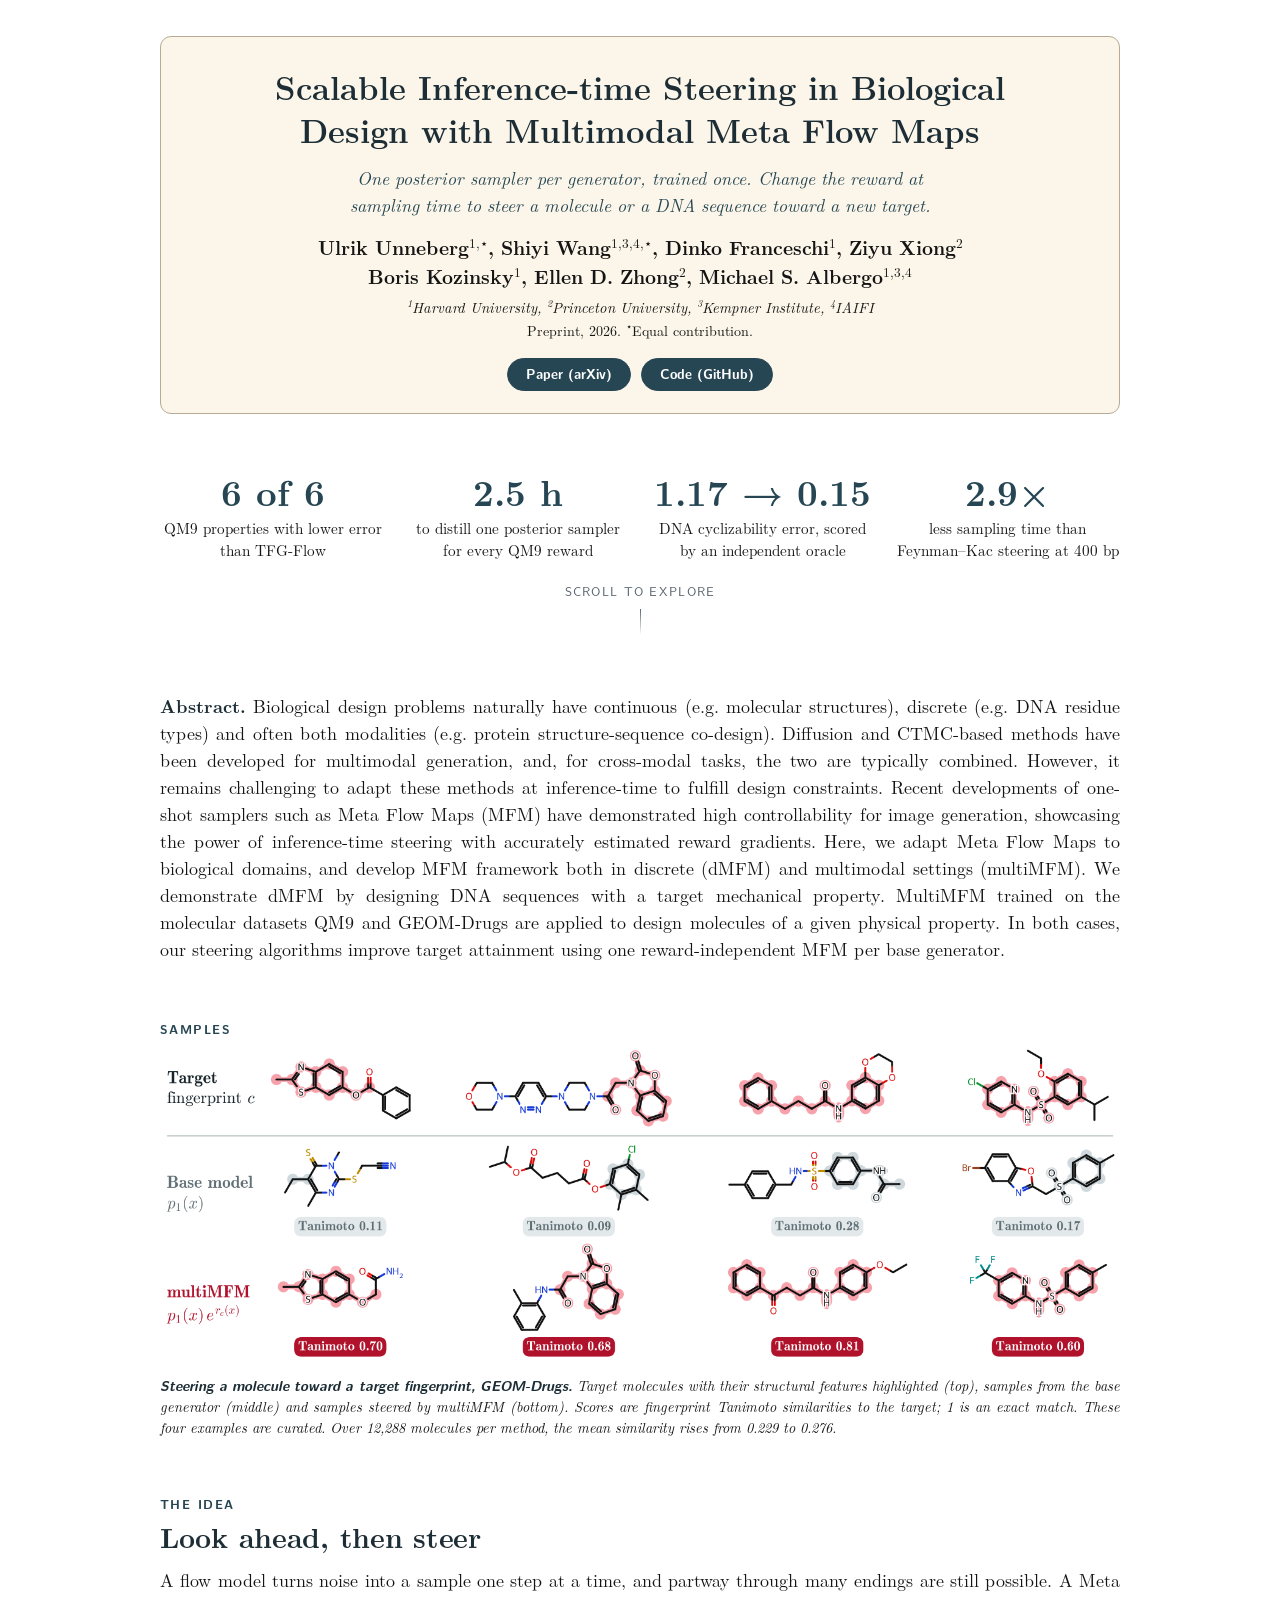
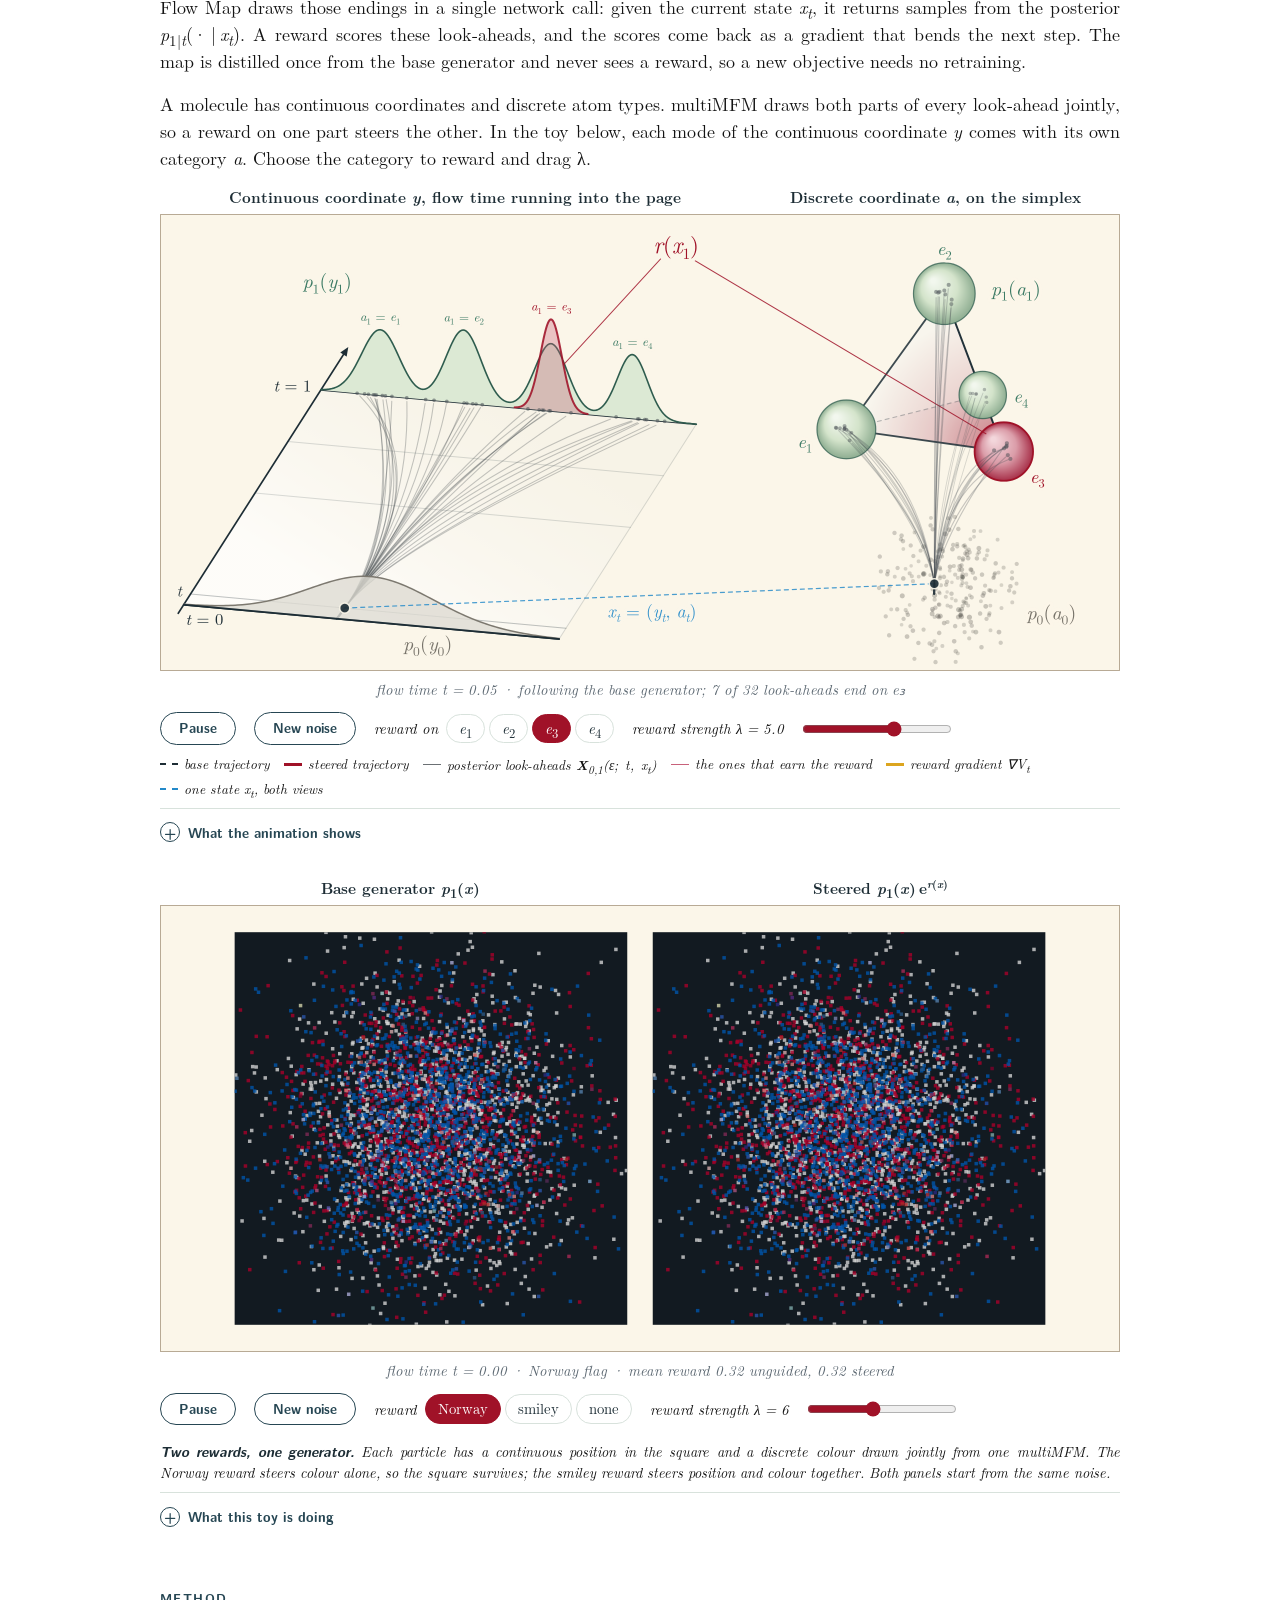
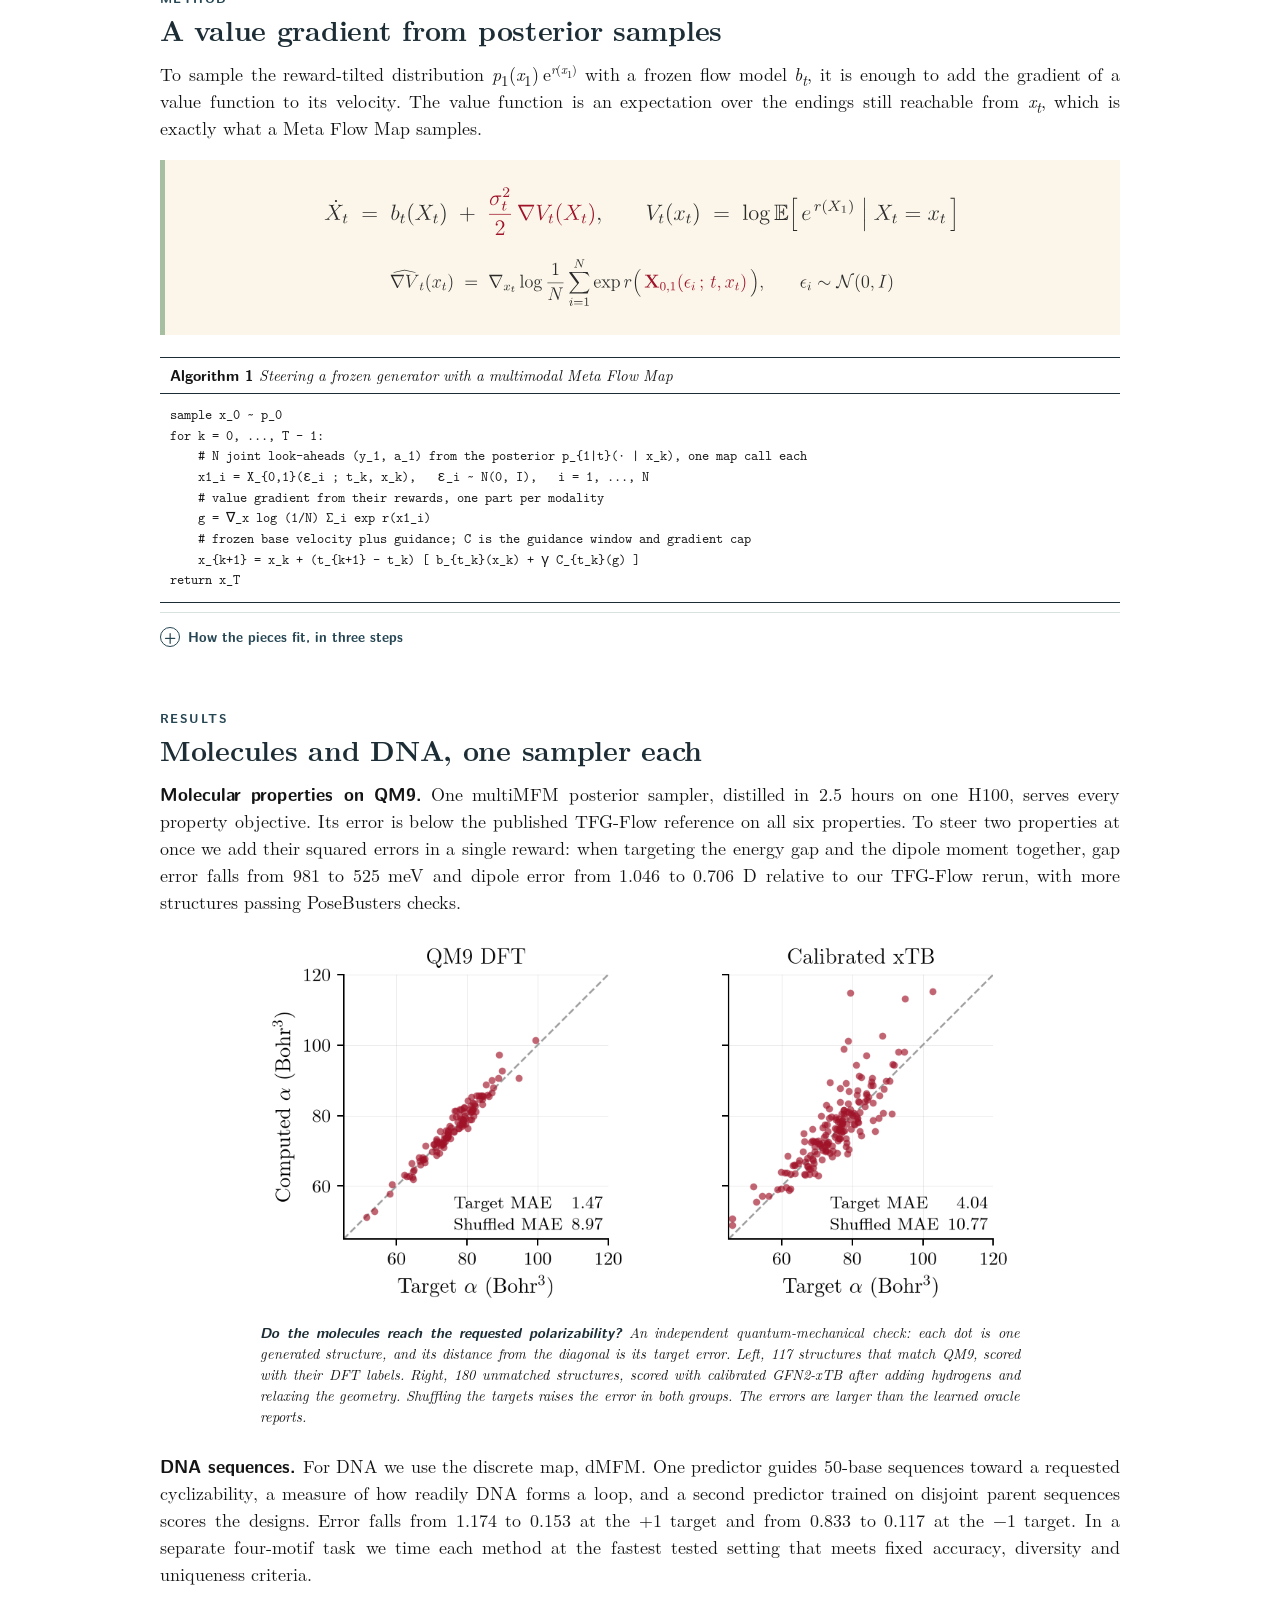
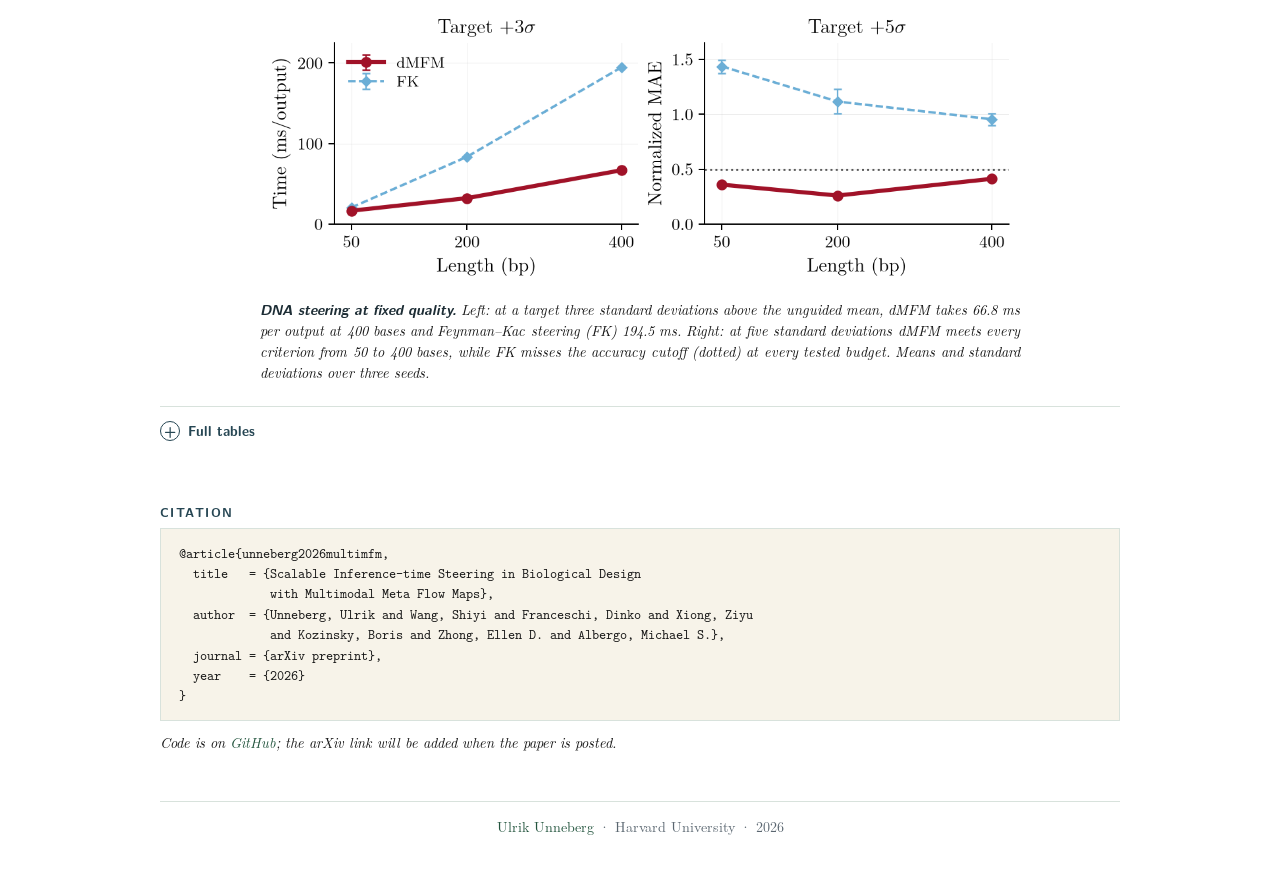
==== commit a5c66d55: "Animate the flag and smiley toy, and stop settled animations redrawing The flag/smiley figure was a " ====
--- a/projects/multimfm/index.html
+++ b/projects/multimfm/index.html
@@ -14,7 +14,7 @@
   <meta property="og:url" content="https://tullebulle.github.io/projects/multimfm/" />
   <meta property="og:image" content="https://tullebulle.github.io/images/multimfm.png" />
   <link rel="stylesheet" href="../sbm/css/style.css?v=7" />
-  <link rel="stylesheet" href="css/style.css?v=3" />
+  <link rel="stylesheet" href="css/style.css?v=5" />
   <link rel="preload" as="font" type="font/woff" href="../sbm/assets/fonts/lmroman10-regular.woff" crossorigin />
 </head>
 <body>
@@ -120,10 +120,54 @@
         <b>Steering:</b> at <i>t</i> = 0.28 the reward <i>r</i>(<i>x</i><sub>1</sub>) = &lambda; for look-aheads ending on the chosen category is switched on. Those look-aheads turn rose, and the gold arrows show the paper&rsquo;s gradient-free estimate of the value gradient: the reward-weighted mean of the look-aheads minus their plain mean. The red path adds that correction to the base velocity; the dashed path is the same noise without it. Because position and category are coupled, rewarding a category bends the continuous path as well.
         At &lambda; = 0 the two paths coincide, and a draw with no look-ahead on the rewarded mode cannot be steered. Each loop ends on a still composed like the paper&rsquo;s figure. In the QM9 and DNA experiments the look-aheads come from the learned map, 32 per step.</p>
     </details>
-    <figure class="fig medium toy">
-      <a href="assets/particles.png"><img src="assets/particles.png" width="1460" height="475" alt="Four panels of coloured particles: Gaussian noise, an unguided square of mixed colours, the same square recoloured as a Norwegian flag, and a smiley face" loading="lazy" decoding="async" /></a>
-      <figcaption class="cap"><b>Two rewards, one generator.</b> Each particle has a continuous position and a discrete colour. The flag reward steers colour alone and keeps the square. The smiley reward steers position and colour together.</figcaption>
-    </figure>
+    <div class="anim toy" id="flag-anim">
+      <div class="flag-heads" aria-hidden="true">
+        <div class="anim-title">Base generator <i>p</i><sub>1</sub>(<i>x</i>)</div>
+        <div class="anim-title">Steered <i>p</i><sub>1</sub>(<i>x</i>)&thinsp;e<sup><i>r</i>(<i>x</i>)</sup></div>
+      </div>
+      <div class="anim-stage flag" role="img" aria-label="Two panels of coloured particles flowing from Gaussian noise to a square, side by side. The left panel is the base generator and keeps random colours. The right panel is steered by a reward: with the Norway reward the square keeps its shape and the colours resolve into a Norwegian flag; with the smiley reward the particles also move, gathering into two eyes and a mouth.">
+        <canvas class="bg"></canvas><canvas class="fg"></canvas>
+        <div class="flag-cap top" aria-hidden="true">Base generator</div>
+        <div class="flag-cap bottom" aria-hidden="true">Steered by the reward</div>
+      </div>
+      <div class="anim-read" aria-live="off"></div>
+      <div class="anim-controls">
+        <button type="button" id="flag-play" class="btn btn-outline">Pause</button>
+        <button type="button" id="flag-new" class="btn btn-outline">New noise</button>
+        <span class="steer-pick"><span class="lab">reward</span>
+          <span class="seg" id="flag-mode" role="group" aria-label="Reward">
+            <button type="button" data-m="norway" class="on" aria-pressed="true">Norway</button>
+            <button type="button" data-m="smiley" aria-pressed="false">smiley</button>
+            <button type="button" data-m="none" aria-pressed="false">none</button>
+          </span>
+        </span>
+        <label for="flag-lam">reward strength &lambda; = <span id="flag-lam-val">6</span></label>
+        <input type="range" id="flag-lam" min="0" max="14" step="1" value="6" />
+      </div>
+      <noscript><img src="assets/particles.png" width="1460" height="475" alt="Four panels of coloured particles: Gaussian noise, an unguided square of mixed colours, the same square recoloured as a Norwegian flag, and a smiley face" /></noscript>
+      <p class="cap"><b>Two rewards, one generator.</b> Each particle has a continuous position in the square and a discrete colour drawn jointly from one multiMFM. The Norway reward steers colour alone, so the square survives; the smiley reward steers position and colour together. Both panels start from the same noise.</p>
+    </div>
+    <details class="more">
+      <summary>What this toy is doing</summary>
+      <p class="cap">The toy of Figure 1 in the paper, run live rather than replayed. The state is
+        <i>x</i> = (<i>y</i>, <i>c</i>) with a position <i>y</i> in the square and a colour <i>c</i> over
+        {blue, white, red}. The base distribution is uniform in both, so the posterior
+        <i>p</i><sub>1|<i>t</i></sub>(&middot;&thinsp;|&thinsp;<i>x<sub>t</sub></i>) is known exactly: the position
+        endpoint is a truncated Gaussian on [&minus;1,&nbsp;1] per coordinate, and the colour endpoint is
+        categorical with probability proportional to exp(<i>t</i>&thinsp;<i>c<sub>t</sub></i>[<i>k</i>]&thinsp;/&thinsp;(1&minus;<i>t</i>)<sup>2</sup>).
+        Look-aheads are exact draws from that posterior, and the correction is the same gradient-free
+        estimator as the figure above: the reward-weighted mean of the look-aheads minus their plain mean.</p>
+      <p class="cap"><b>Two things are tuned, as they are in the paper.</b> The ideal coefficient is replaced
+        by a constant guidance strength with a cap on how far one step may move a particle, and guidance acts
+        only inside a window in <i>t</i>. The colour coordinate also starts from a wider Gaussian than the
+        position does. Without that, the colour posterior collapses by <i>t</i> &asymp; 0.85, before the
+        position posterior reveals where a particle will land, so every look-ahead agrees and the reward has
+        nothing left to steer with.</p>
+      <p class="cap">Steering is not exact, and it is not meant to look exact: sampling stays stochastic, so
+        some particles end on the wrong colour or away from a feature. The readout gives the mean reward in
+        both panels, which is the honest summary &mdash; for the flag it rises from about 0.33, the value a
+        random colour earns, to about 0.8.</p>
+    </details>
   </section>
 
   <section class="block reveal" id="method">
@@ -270,6 +314,7 @@
 
 </main>
 <script src="assets/steer_anim.js?v=3"></script>
+<script src="assets/toy_anim.js?v=2"></script>
 <script src="../sbm/assets/page.js"></script>
 </body>
 </html>
--- a/projects/multimfm/css/style.css
+++ b/projects/multimfm/css/style.css
@@ -53,3 +53,26 @@
 /* long tables scroll inside their own box on narrow screens */
 table.results sub { font-size: 0.75em; }
 pre.bib { white-space: pre-wrap; overflow-wrap: anywhere; }
+
+/* the coloured-particle toy: two square panels side by side, stacked on a phone */
+.anim.toy { margin-top: 2rem; }
+.anim-stage.flag { aspect-ratio: 2.15 / 1; }
+.flag-heads { display: grid; grid-template-columns: 1fr 1fr; }
+.flag-heads .anim-title { font-size: 0.95rem; line-height: 1.3; }
+#flag-anim .anim-read { font-size: 0.92rem; margin-top: 7px; }
+#flag-anim input[type="range"] { accent-color: var(--steer); width: 150px; }
+#flag-anim .seg button { font-size: 0.92rem; padding: 2px 12px 3px; border-radius: 999px; }
+#flag-anim .seg button.on { background: var(--steer); border-color: var(--steer); }
+#flag-anim .seg button:focus-visible { outline: 2px solid var(--sage); outline-offset: 2px; }
+#flag-anim .cap { margin-top: 1rem; }
+#flag-anim noscript img { width: 100%; margin-top: 10px; }
+.flag-cap { display: none; position: absolute; left: 10px; font-weight: 700; color: var(--slate); font-size: 0.9rem; line-height: 1.2; pointer-events: none; }
+.flag-cap.top { top: 6px; }
+.flag-cap.bottom { top: calc(50% + 4px); }
+@media (max-width: 640px) {
+    .anim-stage.flag { aspect-ratio: 1 / 1.95; }
+    .flag-heads { display: none; }
+    .flag-cap { display: block; }
+    #flag-anim input[type="range"] { width: 130px; }
+    #flag-anim .anim-read { min-height: 2.9em; }
+}
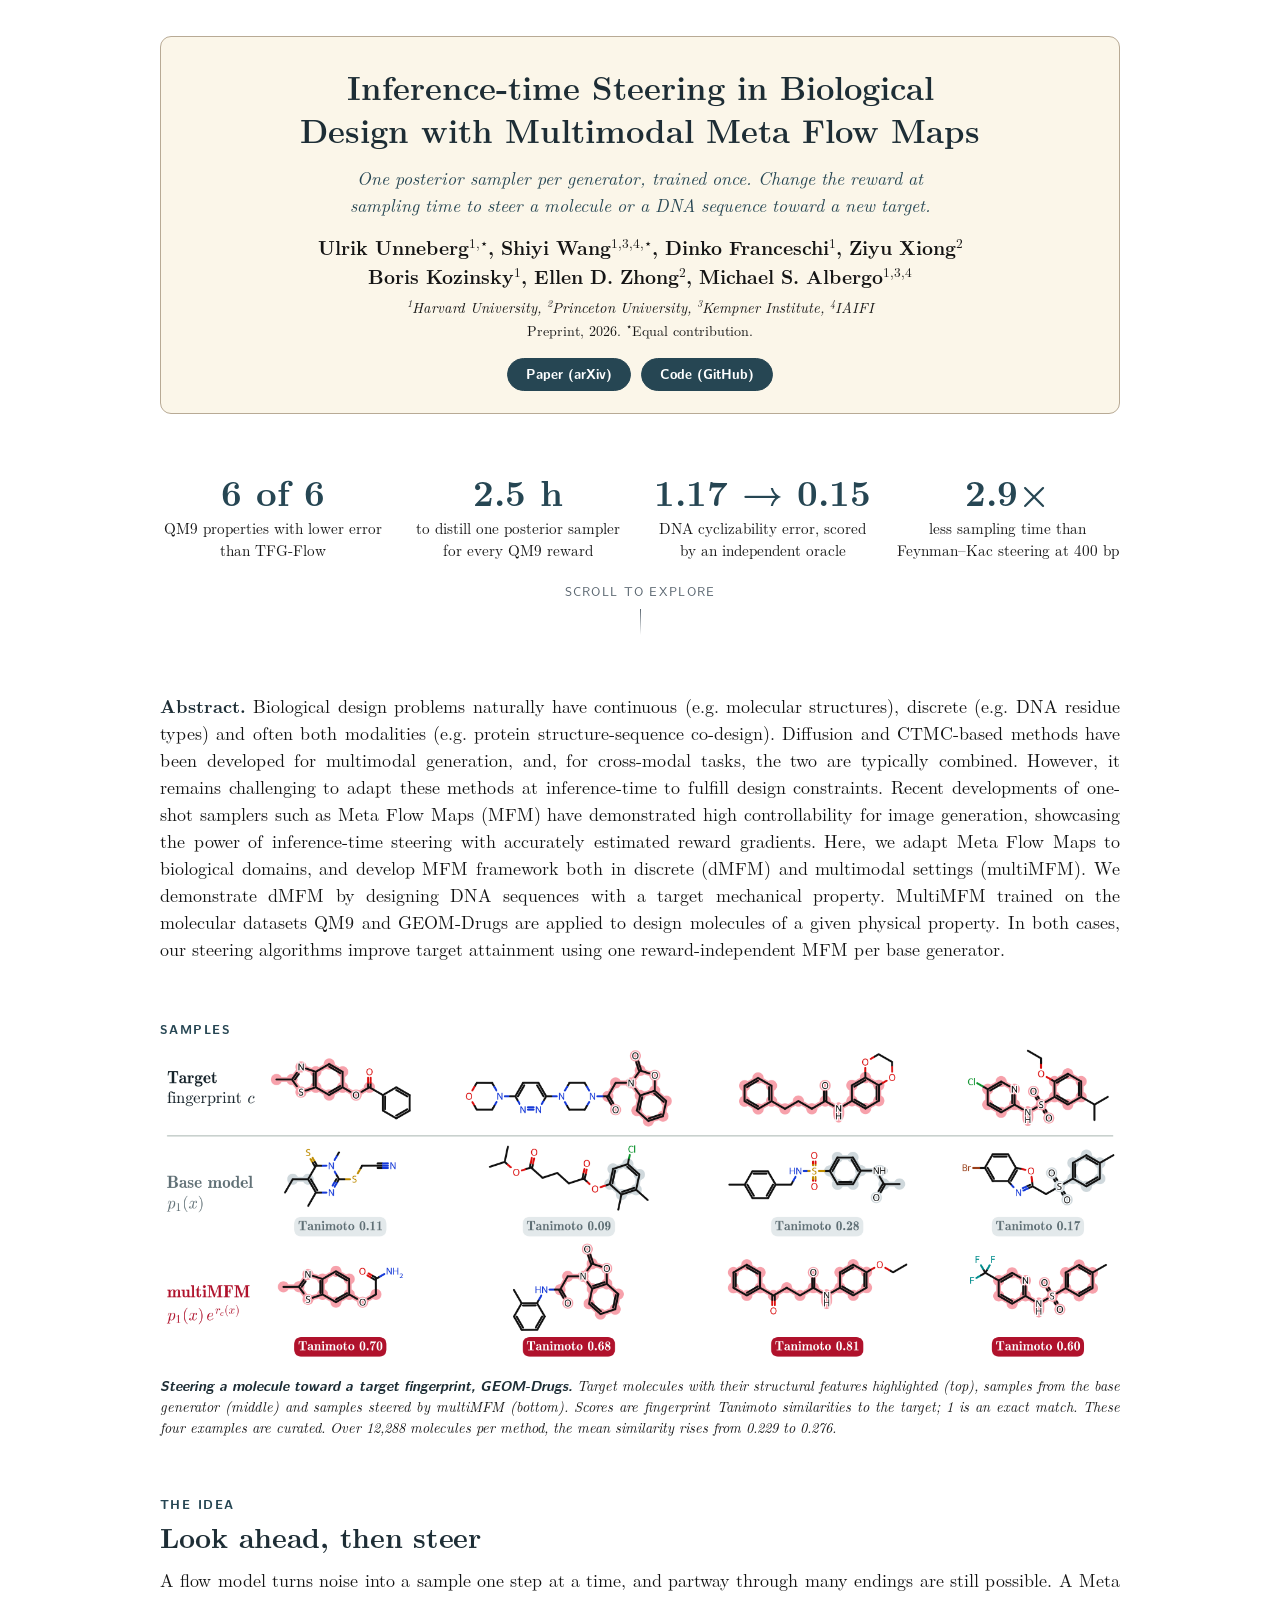
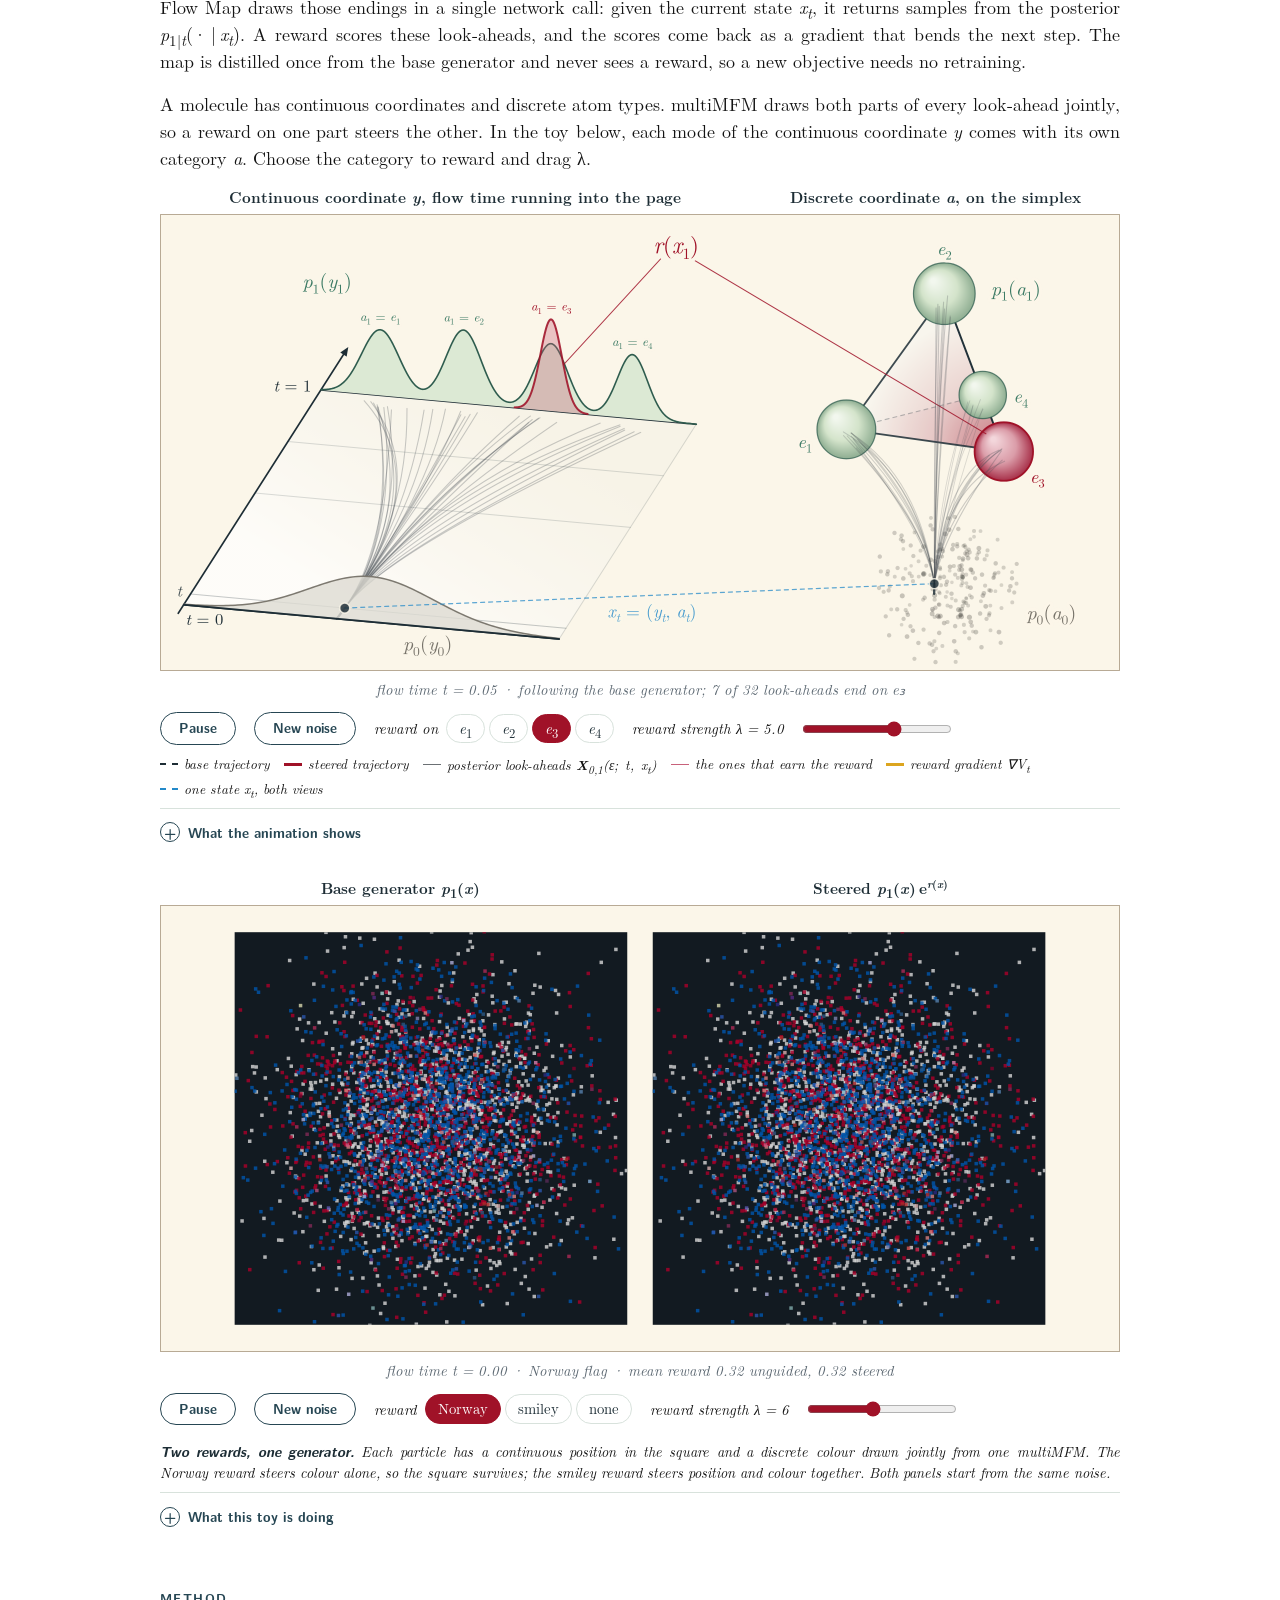
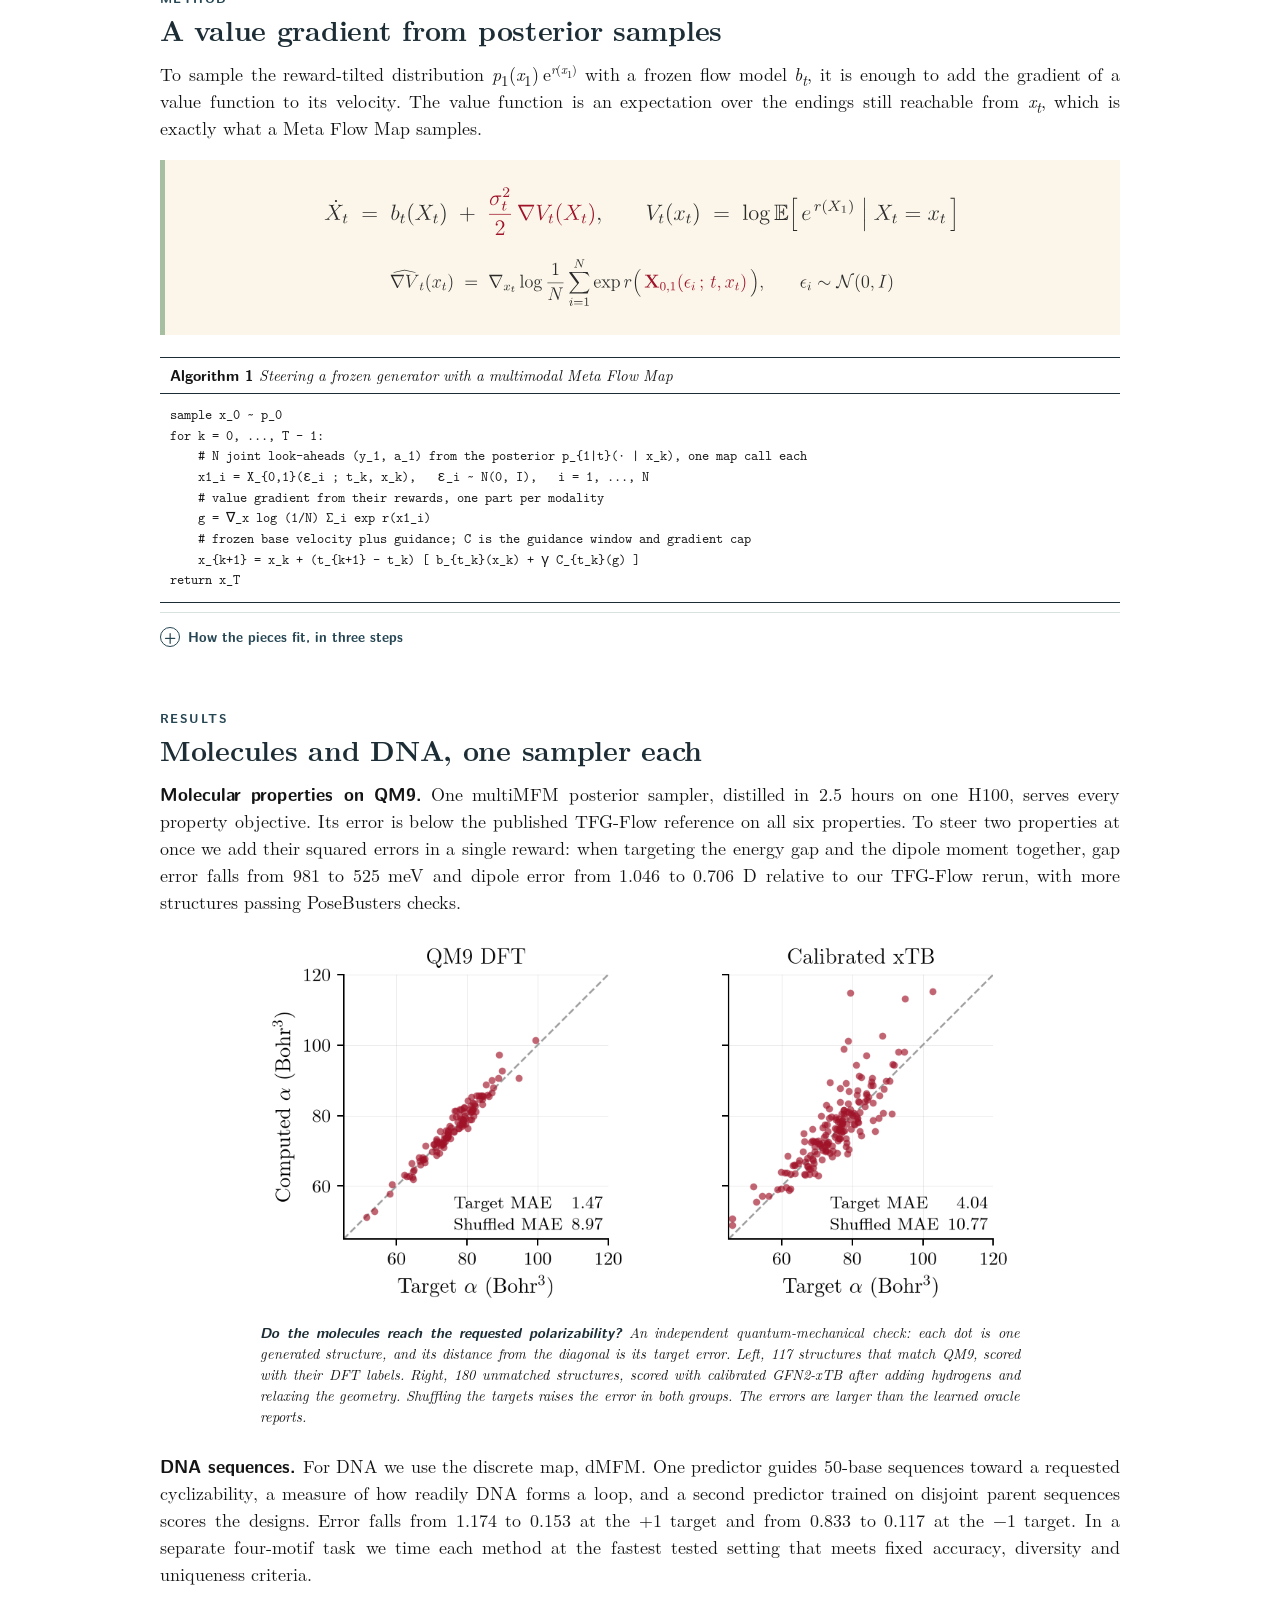
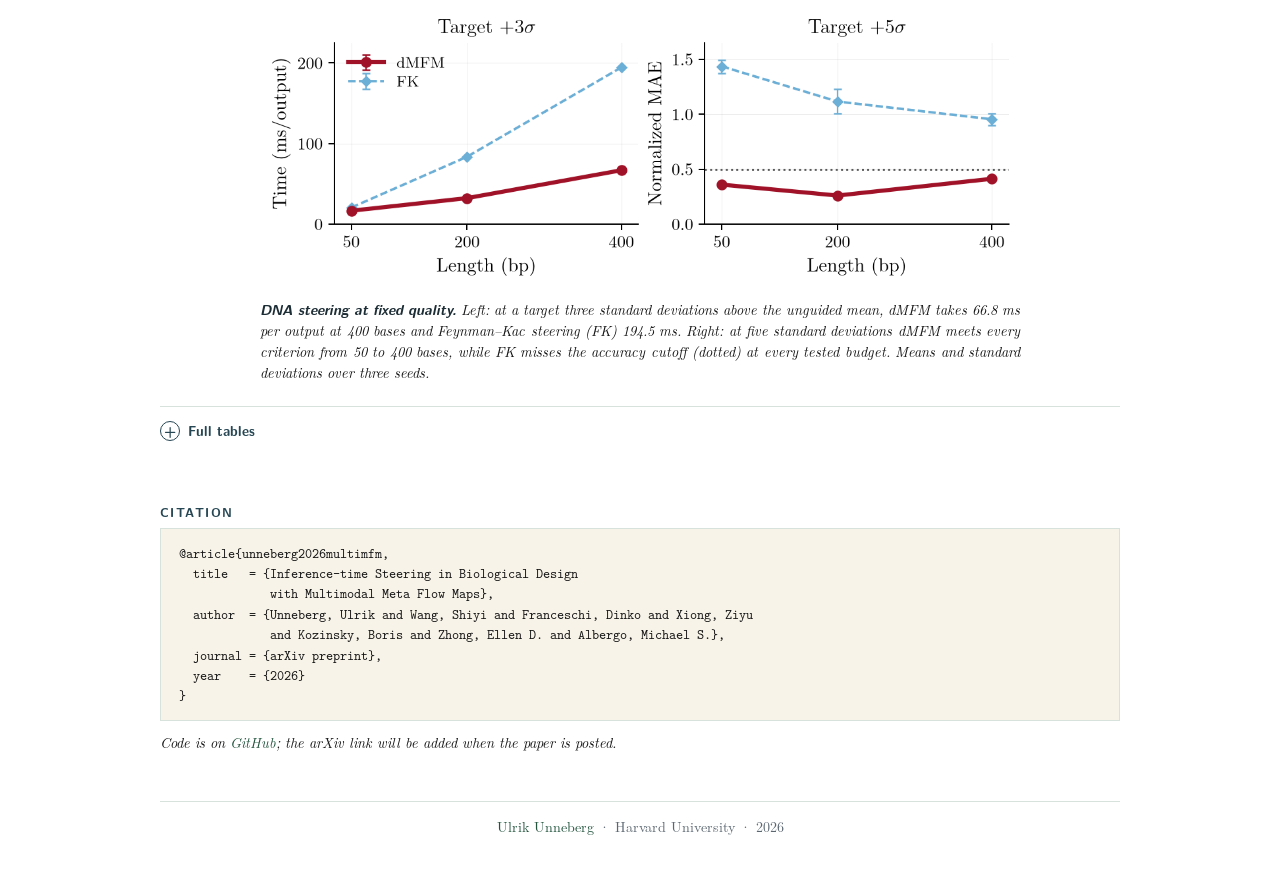
==== commit 3b5039cc: "Use the updated multiMFM paper title" ====
--- a/projects/multimfm/index.html
+++ b/projects/multimfm/index.html
@@ -3,12 +3,12 @@
 <head>
   <meta charset="UTF-8" />
   <meta name="viewport" content="width=device-width, initial-scale=1.0" />
-  <title>Scalable Inference-time Steering in Biological Design with Multimodal Meta Flow Maps</title>
+  <title>Inference-time Steering in Biological Design with Multimodal Meta Flow Maps</title>
   <link rel="icon" href="/favicon.ico" sizes="32x32">
   <link rel="icon" href="/ulrik-unneberg-vv-logo-verdigris/favicon.svg" type="image/svg+xml">
   <link rel="apple-touch-icon" href="/ulrik-unneberg-vv-logo-verdigris/apple-touch-icon.png">
   <meta name="description" content="Project page for multimodal Meta Flow Maps (multiMFM): one reward-independent posterior sampler per generator steers molecular properties on QM9 and GEOM-Drugs and DNA cyclizability at inference time, with an animated version of the paper's steering figure." />
-  <meta property="og:title" content="Scalable Inference-time Steering in Biological Design with Multimodal Meta Flow Maps" />
+  <meta property="og:title" content="Inference-time Steering in Biological Design with Multimodal Meta Flow Maps" />
   <meta property="og:description" content="One posterior sampler per generator. Change the reward at sampling time to steer a molecule or a DNA sequence toward a new target." />
   <meta property="og:type" content="website" />
   <meta property="og:url" content="https://tullebulle.github.io/projects/multimfm/" />
@@ -22,7 +22,7 @@
 <main class="page">
 
   <header class="titlebox">
-    <h1>Scalable Inference-time Steering in Biological Design with Multimodal Meta Flow Maps</h1>
+    <h1>Inference-time Steering in Biological Design with Multimodal Meta Flow Maps</h1>
     <p class="tagline">One posterior sampler per generator, trained once. Change the reward at sampling time to steer a molecule or a DNA sequence toward a new target.</p>
     <p class="authors">
       <span class="row">Ulrik Unneberg<sup>1,&#8902;</sup>, Shiyi Wang<sup>1,3,4,&#8902;</sup>, Dinko Franceschi<sup>1</sup>, Ziyu Xiong<sup>2</sup></span>
@@ -298,7 +298,7 @@
   <section class="block reveal" id="cite">
     <p class="eyebrow">Citation</p>
 <pre class="bib">@article{unneberg2026multimfm,
-  title   = {Scalable Inference-time Steering in Biological Design
+  title   = {Inference-time Steering in Biological Design
              with Multimodal Meta Flow Maps},
   author  = {Unneberg, Ulrik and Wang, Shiyi and Franceschi, Dinko and Xiong, Ziyu
              and Kozinsky, Boris and Zhong, Ellen D. and Albergo, Michael S.},
--- a/projects/sbm/css/style.css
+++ b/projects/sbm/css/style.css
@@ -507,3 +507,8 @@
 .anim-legend span { white-space: normal; }
 .anim-legend { line-height: 1.35; }
 .resources .lead { margin-bottom: 0.2rem; }
+
+/* overview video above the abstract (24 Nov 2026) */
+.headline-video { margin: 0; }
+.headline-video video { display: block; width: 100%; height: auto; aspect-ratio: 16 / 9; background: var(--box); border: 1px solid var(--line); border-radius: 8px; }
+#overview { margin-top: 2.4rem; }
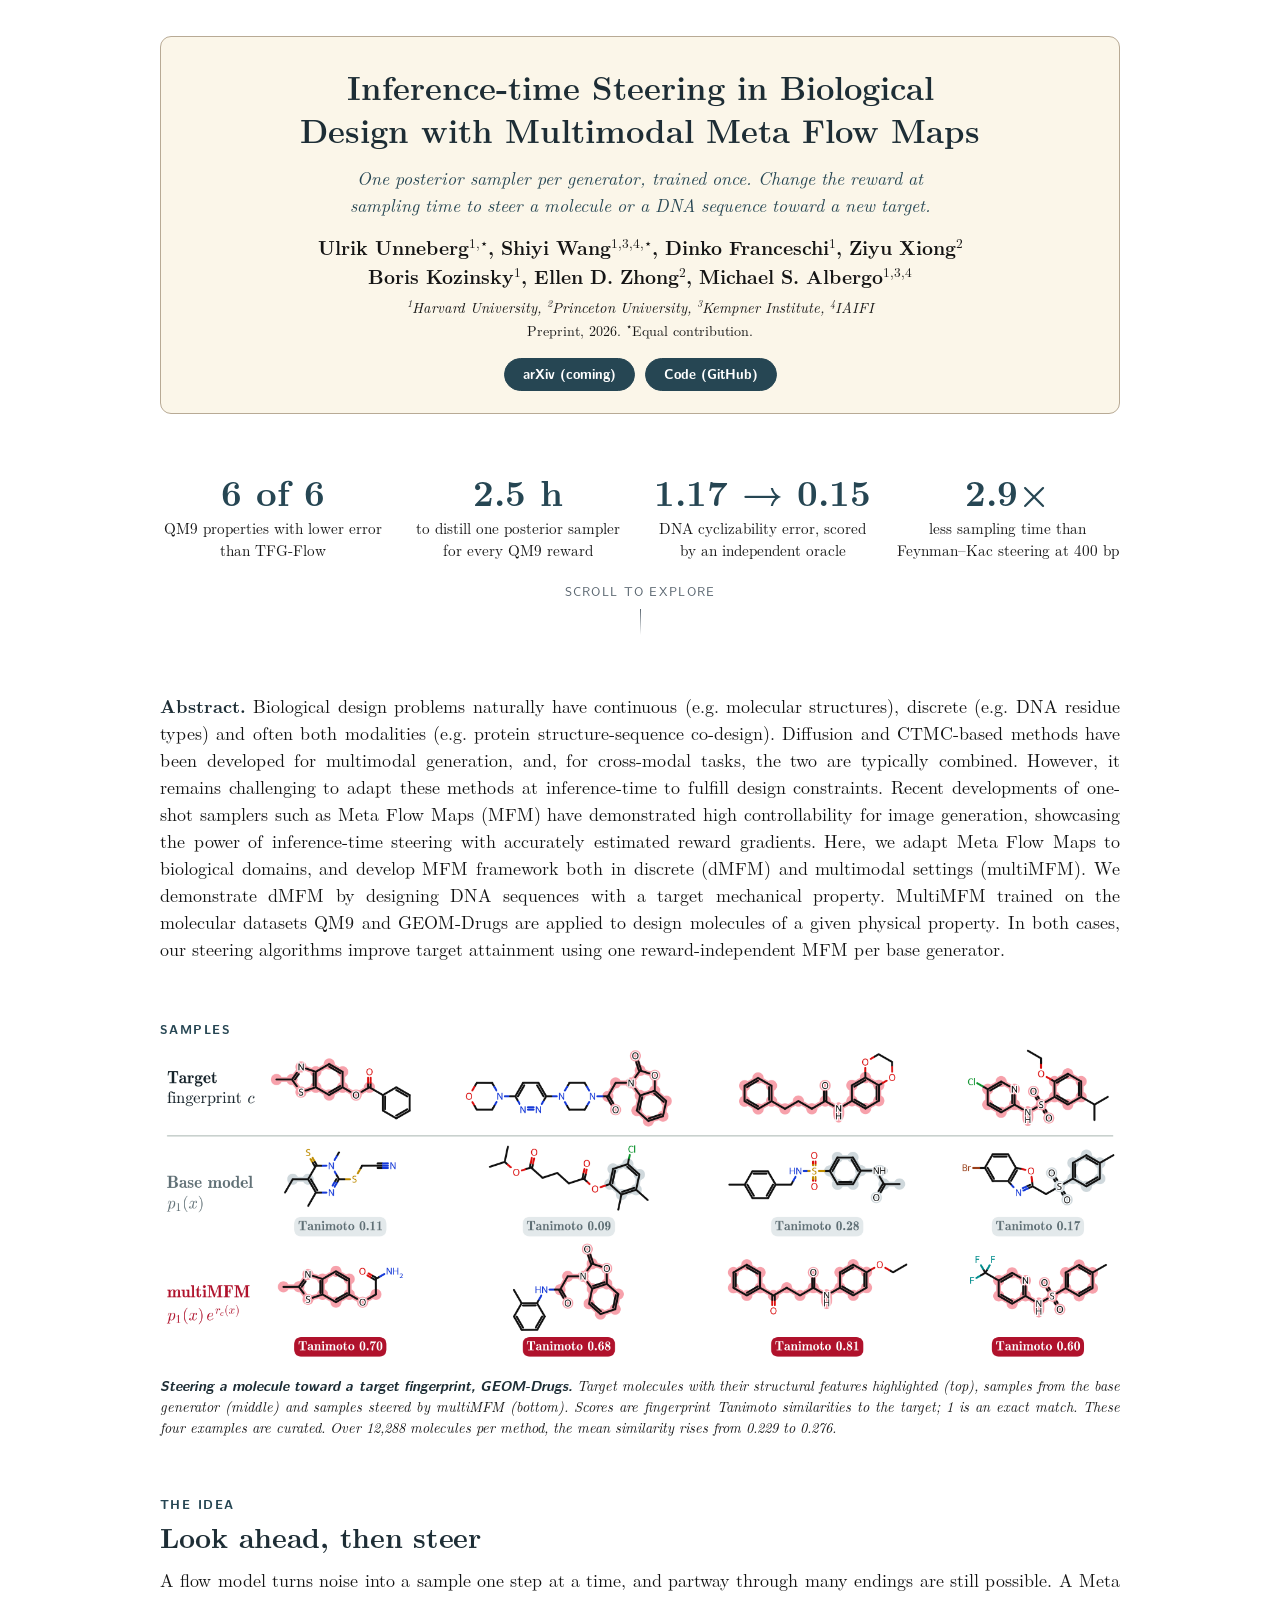
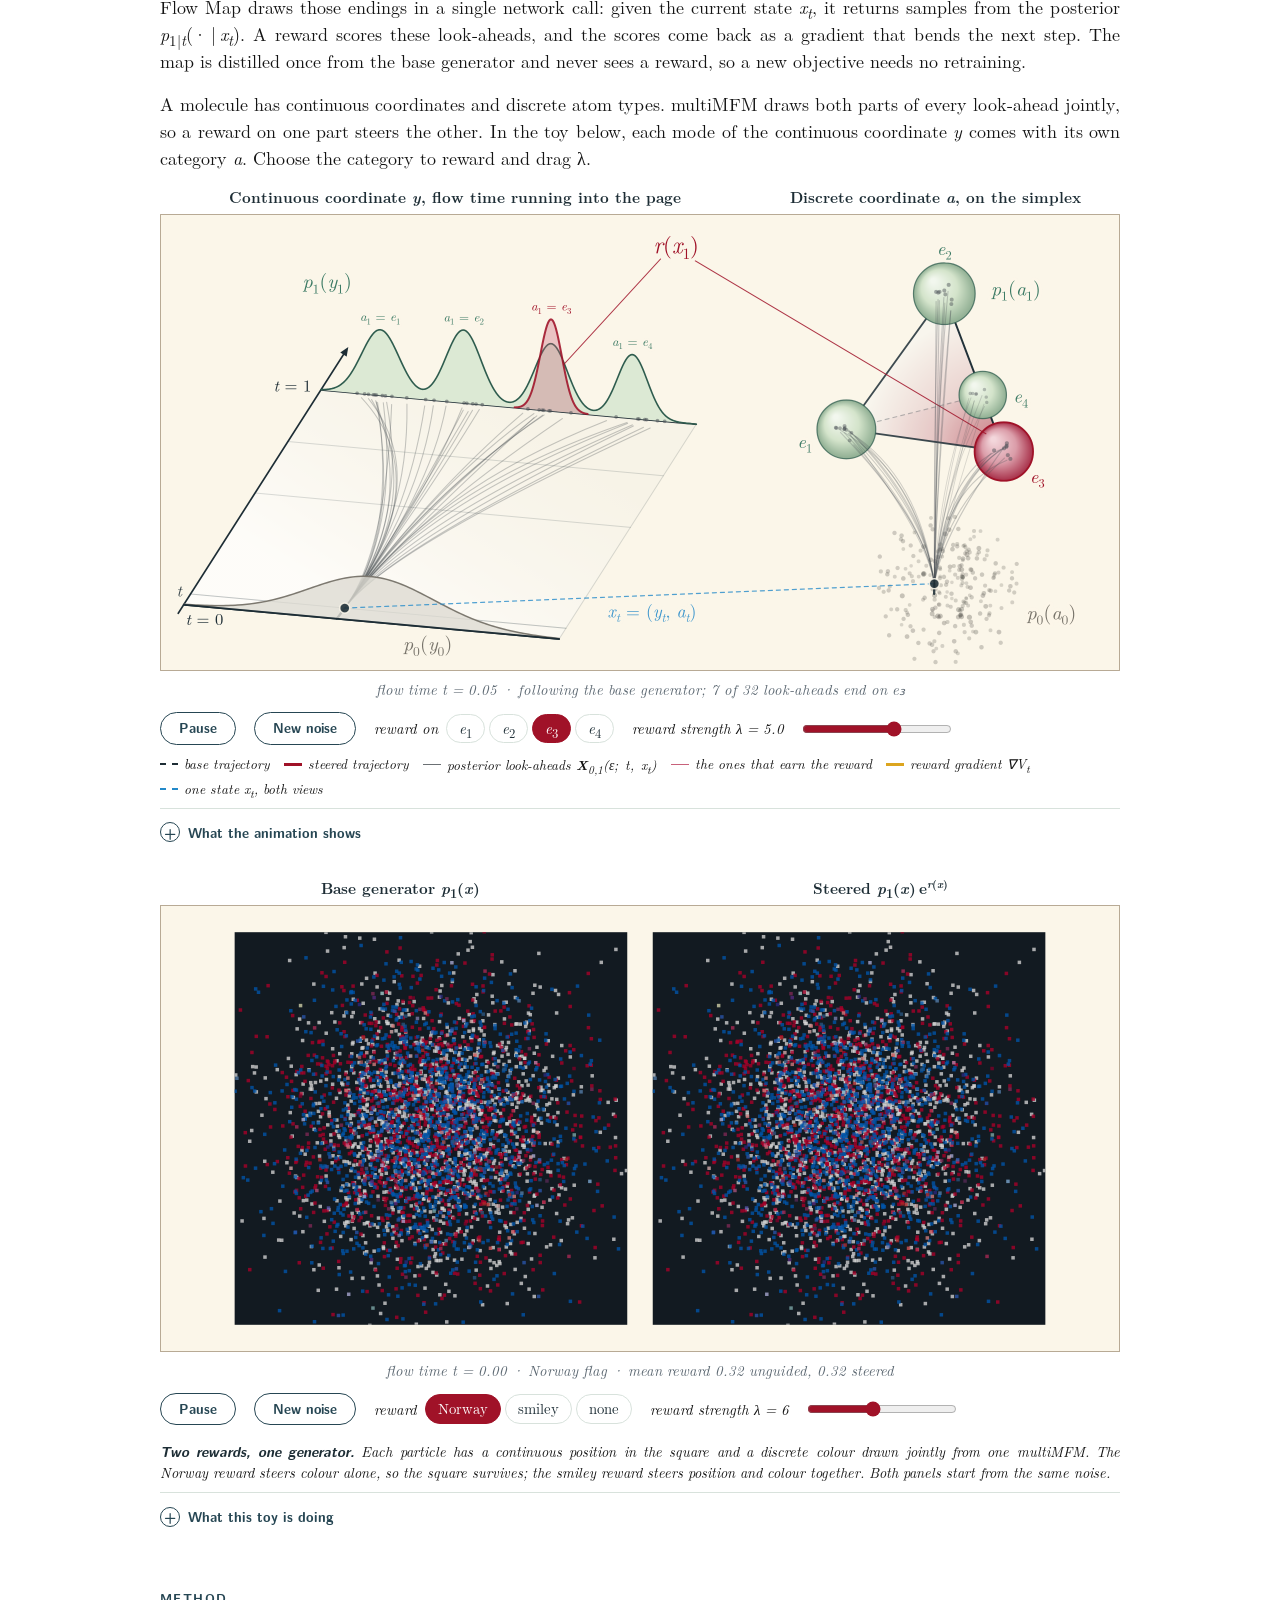
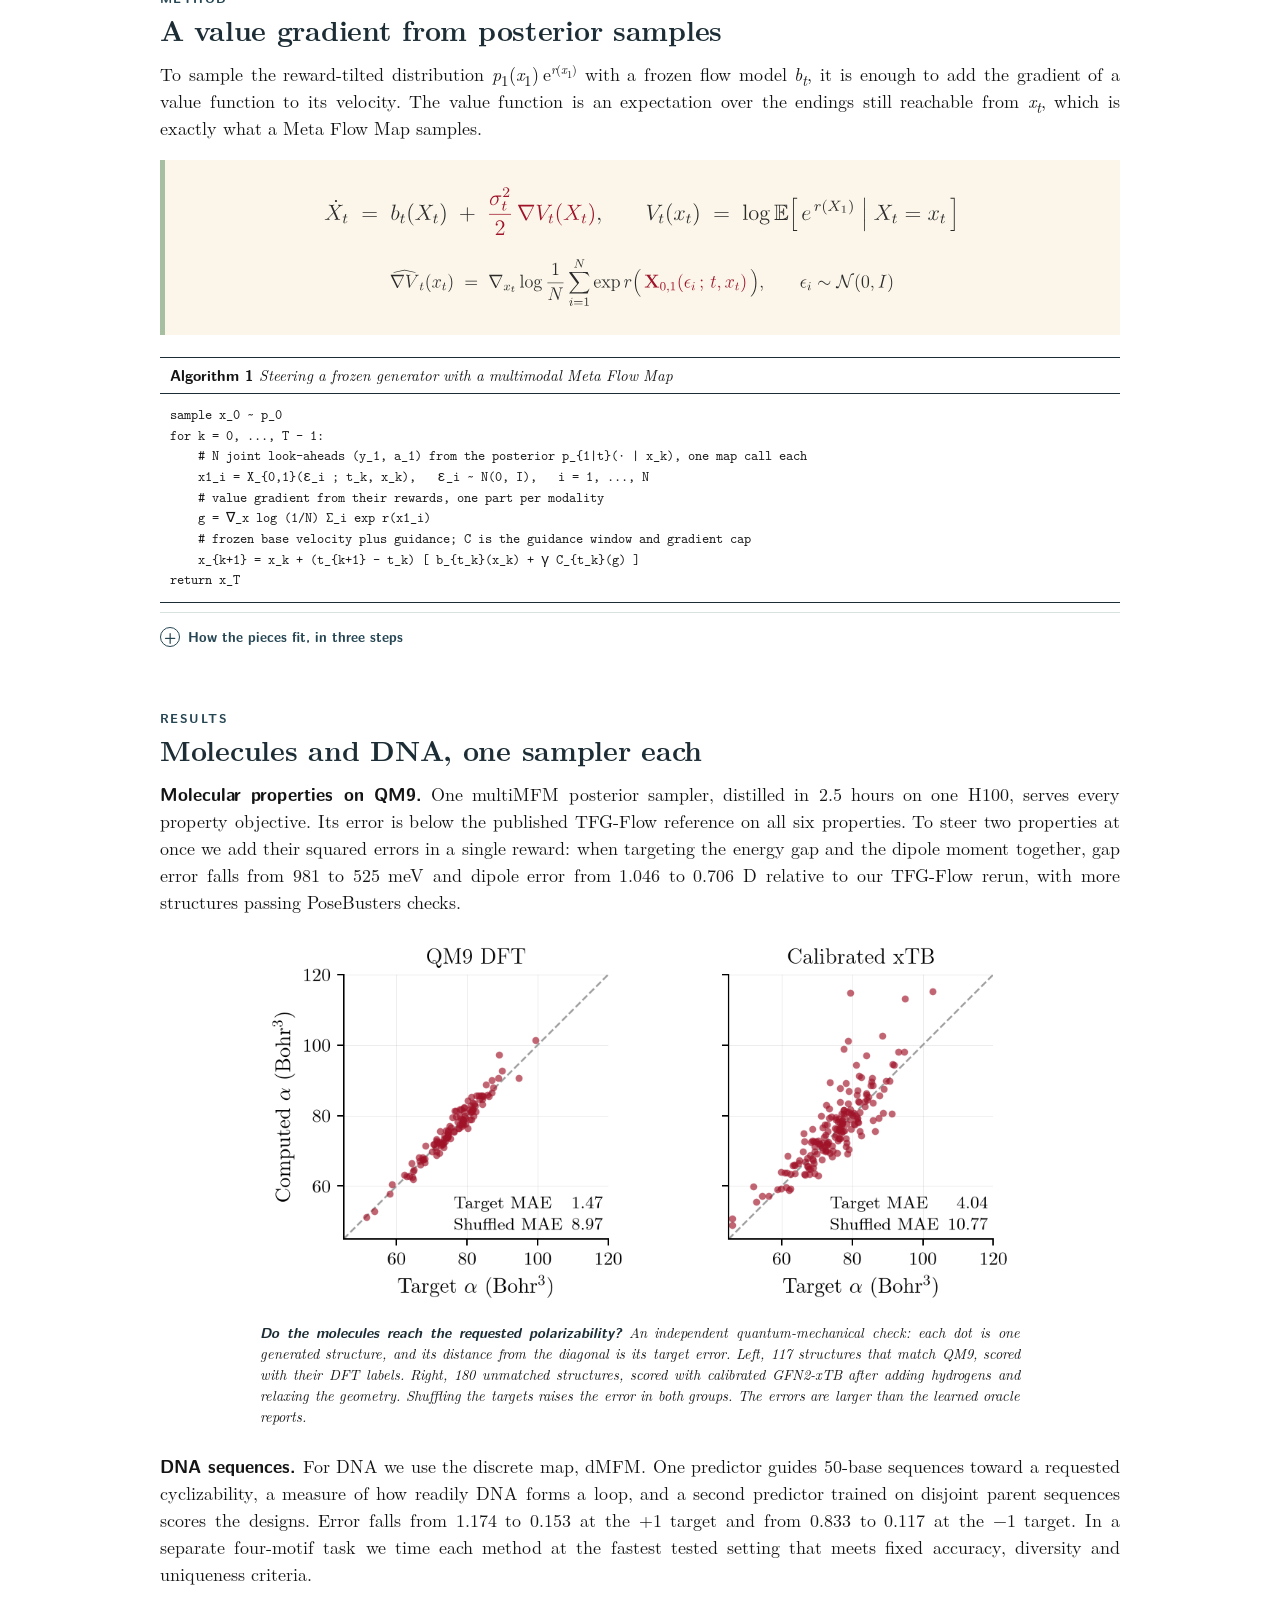
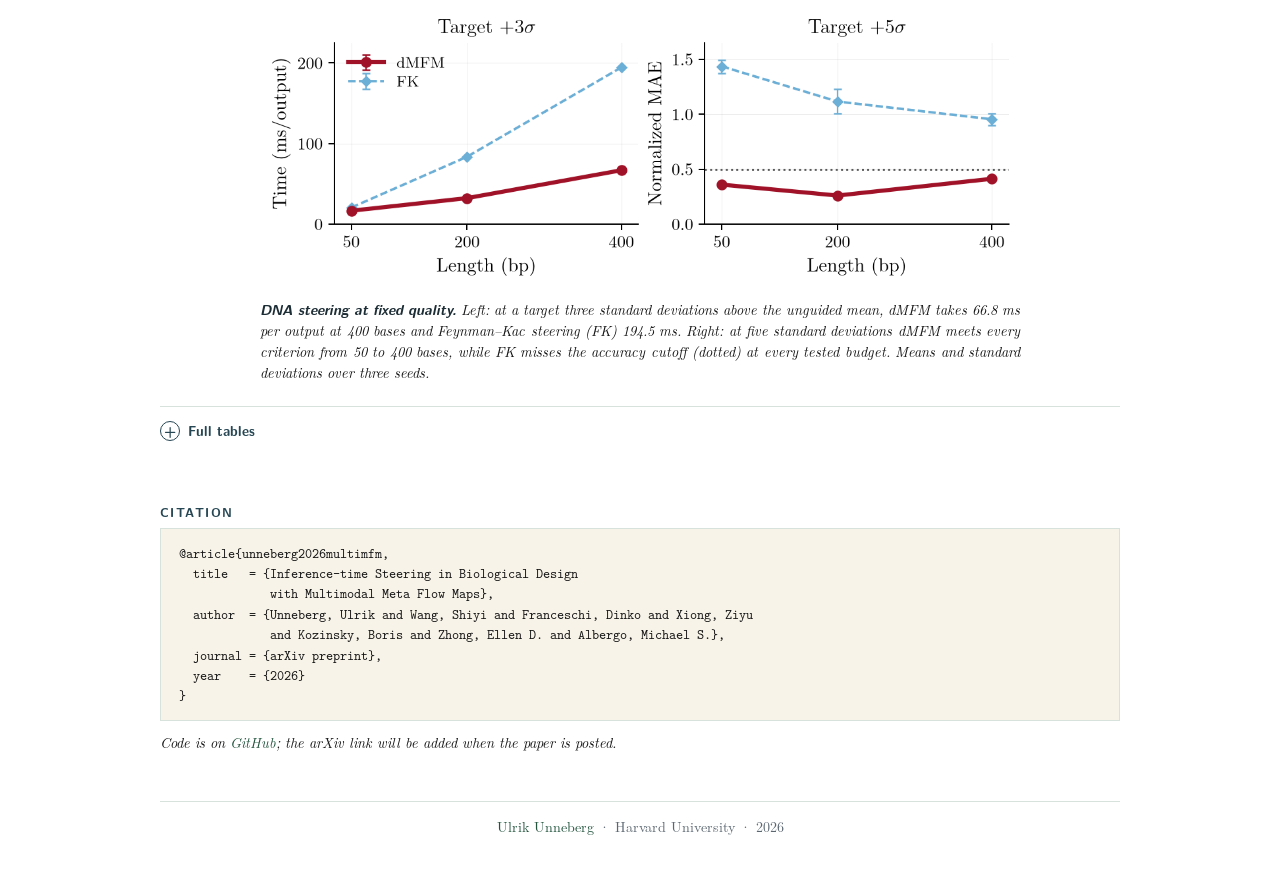
==== commit 3eeb9447: "Mark the multiMFM arXiv link as coming" ====
--- a/projects/multimfm/index.html
+++ b/projects/multimfm/index.html
@@ -31,7 +31,7 @@
     <p class="affil"><sup>1</sup>Harvard University, <sup>2</sup>Princeton University, <sup>3</sup>Kempner Institute, <sup>4</sup>IAIFI</p>
     <p class="contrib">Preprint, 2026. <sup>&#8902;</sup>Equal contribution.</p>
     <div class="links">
-      <a href="#" class="btn" aria-disabled="true" title="Link coming soon">Paper (arXiv)</a>
+      <a href="#" class="btn" aria-disabled="true" title="Link coming soon">arXiv (coming)</a>
       <a href="https://github.com/shiyiwang958/MultiMFM" class="btn" target="_blank" rel="noopener">Code (GitHub)</a>
     </div>
   </header>
